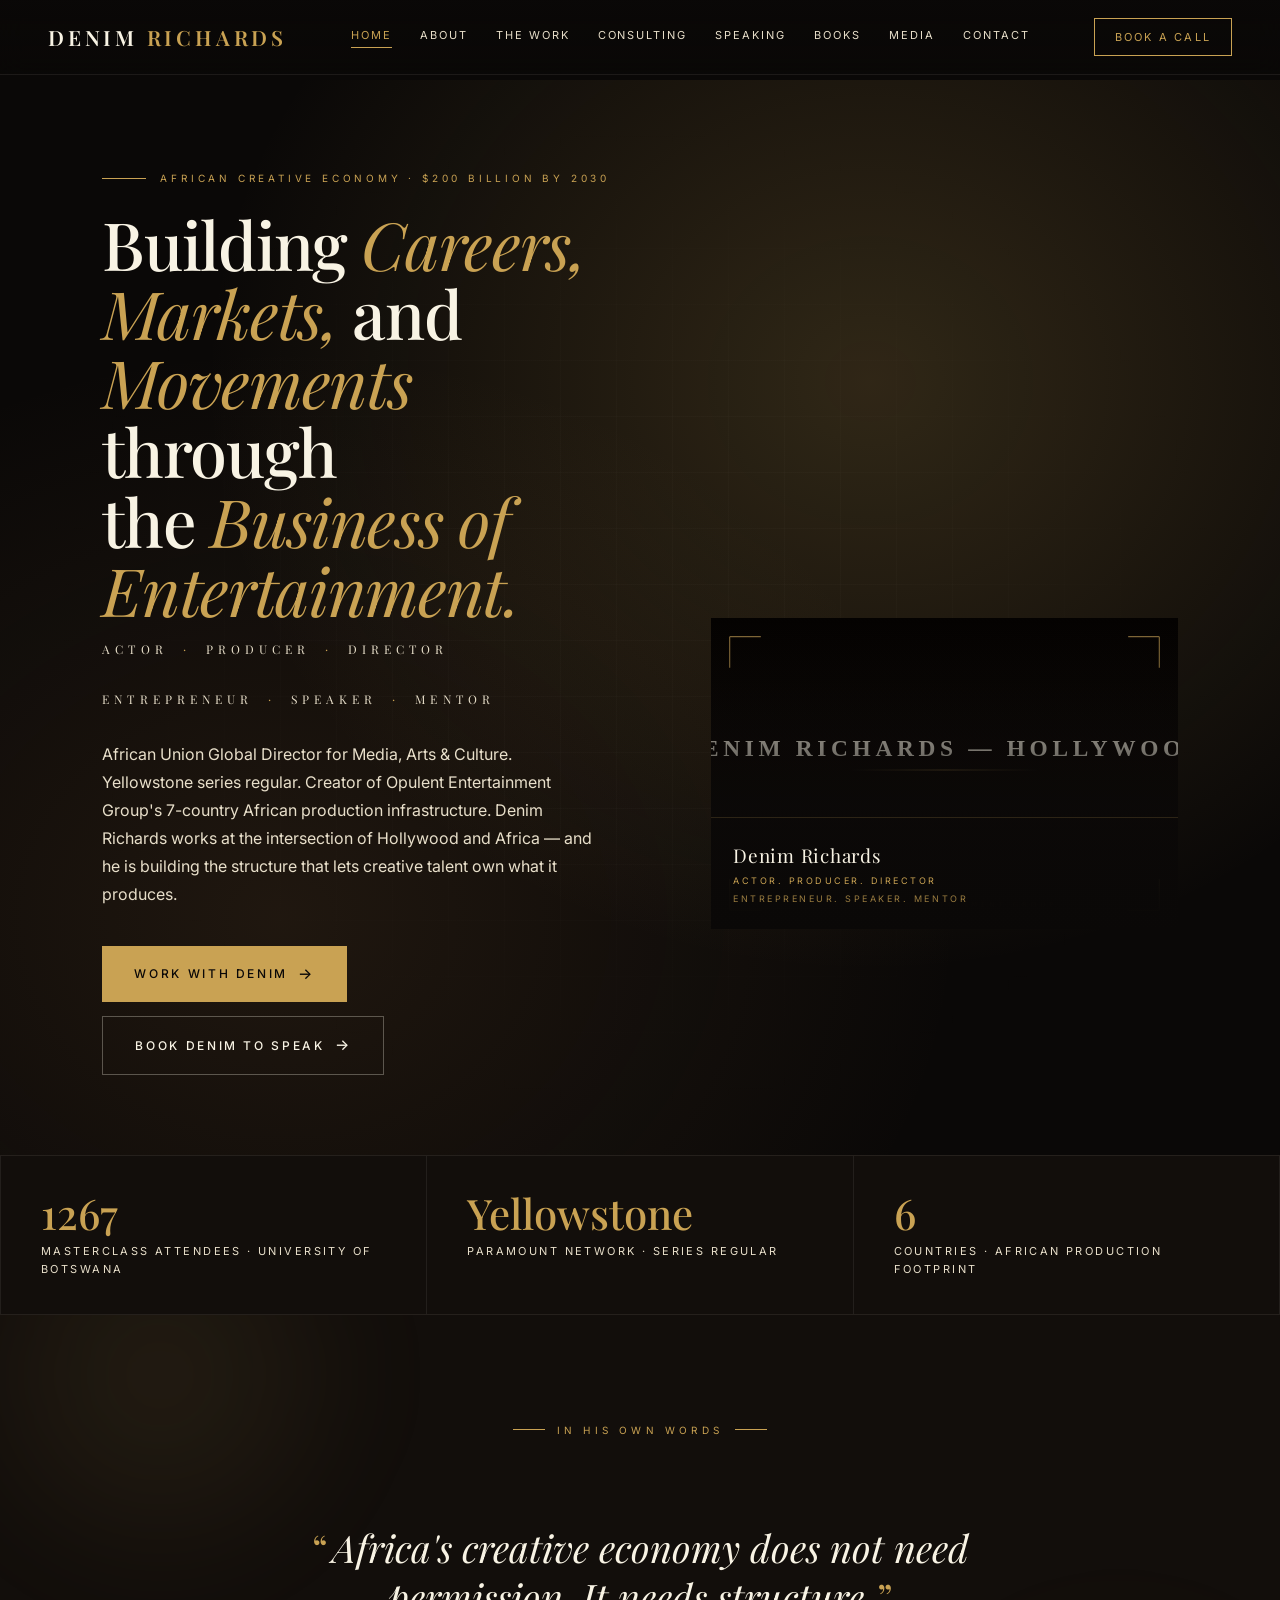
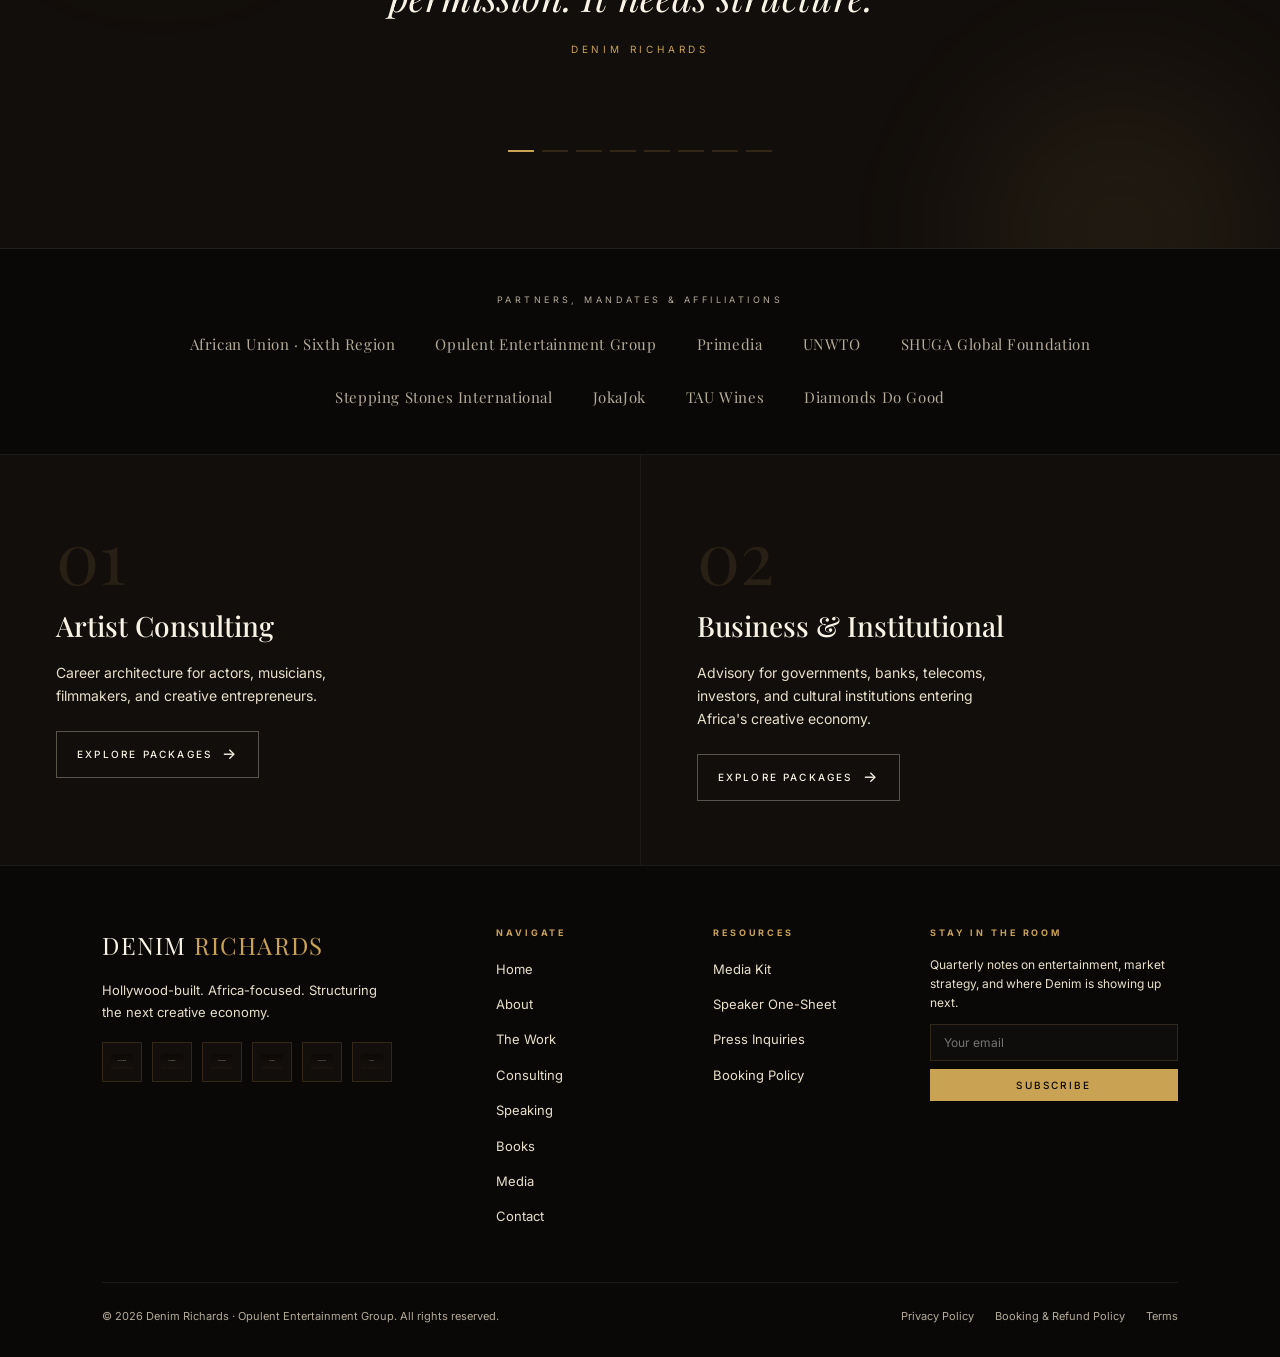
==== index.html @ 890755df "index.html" ====
<!DOCTYPE html>
<html lang="en">
<head>
<meta charset="UTF-8" />
<meta name="viewport" content="width=device-width, initial-scale=1.0" />
<title>Denim Richards — Actor · Producer · Director · Entrepreneurship</title>
<meta name="description" content="Hollywood-built. Africa-focused. Denim Richards is a Yellowstone actor, producer, and director helping artists, brands, and governments build entertainment infrastructure across Africa." />
<meta property="og:title" content="Denim Richards — Building Africa's Next Entertainment Economy" />
<meta property="og:description" content="Hollywood-built. Africa-focused. Structuring the next creative economy." />
<meta property="og:image" content="./assets/images/denim-hero.jpg" />
<meta property="og:type" content="website" />
<meta name="twitter:card" content="summary_large_image" />
<link rel="preconnect" href="https://fonts.googleapis.com">
<link rel="preconnect" href="https://fonts.gstatic.com" crossorigin>
<link href="https://fonts.googleapis.com/css2?family=Cormorant+Garamond:ital,wght@1,400;1,500&family=Inter:wght@300;400;500;600&family=Playfair+Display:ital,wght@0,400;0,500;0,600;0,700;1,400;1,500&display=swap" rel="stylesheet">
<link href="https://assets.calendly.com/assets/external/widget.css" rel="stylesheet">
<style>
:root{
  --bg:#0a0807;--bg-2:#120e0b;--bg-3:#1a1410;--bg-4:#211810;
  --ink:#f8f3e4;--ink-soft:#e8dfca;--ink-mute:#b4ab98;
  --gold:#c9a253;--gold-2:#e2c47a;--gold-deep:#8a6d35;--bronze:#a07242;
  --line:rgba(201,162,83,0.18);--line-2:rgba(245,240,225,0.08);
  --serif:'Playfair Display','Cormorant Garamond',Georgia,serif;
  --sans:'Inter',system-ui,-apple-system,sans-serif;
}
*{box-sizing:border-box;margin:0;padding:0}
html{scroll-behavior:smooth}
body{background:var(--bg);color:var(--ink);font-family:var(--sans);font-weight:400;line-height:1.65;-webkit-font-smoothing:antialiased;overflow-x:hidden}
a{color:inherit;text-decoration:none;cursor:pointer}
img{max-width:100%;display:block}
video{max-width:100%;display:block}
::selection{background:var(--gold);color:var(--bg)}

/* ── NAV ── */
.nav{position:fixed;top:0;left:0;right:0;z-index:100;padding:18px 48px;display:flex;justify-content:space-between;align-items:center;background:linear-gradient(180deg,rgba(10,8,7,.97) 0%,rgba(10,8,7,.7) 100%);backdrop-filter:blur(14px);border-bottom:1px solid var(--line-2);transition:padding .3s}
.nav.scrolled{padding:12px 48px;background:rgba(10,8,7,.99)}
.logo{font-family:var(--serif);font-size:21px;font-weight:600;letter-spacing:.18em;color:var(--ink);cursor:pointer}
.logo span{color:var(--gold)}
.nav-links{display:flex;gap:28px;align-items:center}
.nav-links a{font-size:11px;letter-spacing:.18em;text-transform:uppercase;color:var(--ink-soft);transition:color .25s;position:relative;padding-bottom:4px;cursor:pointer}
.nav-links a:hover,.nav-links a.active{color:var(--gold)}
.nav-links a.active::after{content:'';position:absolute;left:0;bottom:0;height:1px;width:100%;background:var(--gold)}
.nav-cta{padding:9px 20px;border:1px solid var(--gold);color:var(--gold);font-size:11px;letter-spacing:.2em;text-transform:uppercase;transition:all .25s;cursor:pointer;background:transparent;font-family:inherit}
.nav-cta:hover{background:var(--gold);color:var(--bg)}
.mobile-toggle{display:none;background:none;border:none;color:var(--ink);font-size:24px;cursor:pointer}

/* ── BUTTONS ── */
.btn{padding:16px 32px;font-size:12px;letter-spacing:.22em;text-transform:uppercase;cursor:pointer;transition:all .3s;font-family:inherit;font-weight:500;border:none;display:inline-flex;align-items:center;gap:10px}
.btn-primary{background:var(--gold);color:var(--bg)}
.btn-primary:hover{background:var(--gold-2);transform:translateY(-2px);box-shadow:0 10px 28px rgba(201,162,83,.3)}
.btn-ghost{background:transparent;border:1px solid rgba(248,243,228,.3);color:var(--ink)}
.btn-ghost:hover{border-color:var(--gold);color:var(--gold)}
.btn-sm{padding:10px 20px;font-size:10px}
.btn-arrow::after{content:'→';font-size:15px;transition:transform .3s}
.btn-arrow:hover::after{transform:translateX(5px)}

/* ── PAGE SYSTEM ── */
.site-main{padding-top:80px}
.page{display:none}
.page.active{display:block;animation:pageIn .38s ease both}
@keyframes pageIn{from{opacity:0;transform:translateY(16px)}to{opacity:1;transform:translateY(0)}}

/* ── LAYOUT RHYTHM ── */
.sec{padding:96px 8%}
.sec-inner{max-width:1280px;margin:0 auto}
.sec-sm{padding:64px 8%}
.sec-head{margin-bottom:56px}
.eyebrow{font-size:10px;letter-spacing:.38em;text-transform:uppercase;color:var(--gold);display:flex;align-items:center;gap:14px;margin-bottom:18px}
.eyebrow::before{content:'';width:36px;height:1px;background:var(--gold)}
.eyebrow-c{justify-content:center}.eyebrow-c::before,.eyebrow-c::after{content:'';width:36px;height:1px;background:var(--gold)}
.eyebrow-c::before{order:-1}
.h-display{font-family:var(--serif);font-weight:500;font-size:clamp(36px,5.5vw,80px);line-height:1.03;letter-spacing:-.02em;color:var(--ink)}
.h-display em{font-style:italic;color:var(--gold);font-weight:400}
.h-section{font-family:var(--serif);font-weight:500;font-size:clamp(28px,3.8vw,54px);line-height:1.08;letter-spacing:-.015em}
.h-section em{font-style:italic;color:var(--gold);font-weight:400}
.lead{font-size:18px;color:var(--ink-soft);line-height:1.72;max-width:640px;margin-top:18px}
.reveal{opacity:0;transform:translateY(28px);transition:opacity .85s ease,transform .85s ease}
.reveal.in{opacity:1;transform:translateY(0)}

/* ── HERO (home) ── */
.hero{min-height:calc(100vh - 80px);position:relative;display:flex;align-items:center;padding:80px 8%;overflow:hidden}
.hero-bg{position:absolute;inset:0;z-index:0;background:radial-gradient(ellipse at 68% 28%,rgba(201,162,83,.2),transparent 54%),radial-gradient(ellipse at 22% 78%,rgba(160,114,66,.14),transparent 48%),#0a0807}
.hero-bg::after{content:'';position:absolute;inset:0;background-image:linear-gradient(rgba(245,240,225,.018) 1px,transparent 1px),linear-gradient(90deg,rgba(245,240,225,.018) 1px,transparent 1px);background-size:56px 56px;mask-image:radial-gradient(ellipse at center,black 25%,transparent 68%)}
.hero-content{position:relative;z-index:2;max-width:1280px;margin:0 auto;width:100%;display:grid;grid-template-columns:1.15fr 1fr;gap:72px;align-items:center}
.hero-eyebrow{display:inline-flex;align-items:center;gap:14px;font-size:10px;letter-spacing:.38em;text-transform:uppercase;color:var(--gold);margin-bottom:22px;animation:slideUp .8s ease both}
.hero-eyebrow::before{content:'';width:44px;height:1px;background:var(--gold)}
.hero-h1{font-family:var(--serif);font-weight:500;font-size:clamp(36px,5.2vw,76px);line-height:1.04;letter-spacing:-.02em;color:var(--ink);margin-bottom:16px;animation:slideUp 1s .15s ease both}
.hero-h1 em{font-style:italic;color:var(--gold);font-weight:400}
.hero-titles{font-family:var(--serif);font-size:12px;letter-spacing:.42em;color:var(--ink-soft);margin-bottom:30px;animation:slideUp 1s .28s ease both}
.hero-titles span{color:var(--gold);margin:0 7px}
.hero-sub{font-size:16px;line-height:1.75;color:var(--ink-soft);max-width:500px;margin-bottom:38px;animation:slideUp 1s .42s ease both}
.hero-ctas{display:flex;gap:14px;flex-wrap:wrap;animation:slideUp 1s .56s ease both}
@keyframes slideUp{from{opacity:0;transform:translateY(24px)}to{opacity:1;transform:translateY(0)}}

.portrait-card{position:relative;aspect-ratio:3/4;background:transparent;border:none;overflow:visible;animation:slideUp 1.1s .28s ease both;box-shadow:none}
.portrait-card::after{content:'';position:absolute;inset:0;background:linear-gradient(180deg,transparent 50%,rgba(10,8,7,.88) 100%);z-index:2;pointer-events:none}
.portrait-card img{position:absolute;inset:0;width:100%;height:100%;object-fit:cover;filter:contrast(1.05) saturate(.92)}
.pf1{position:absolute;top:16px;right:16px;width:52px;height:52px;border-top:1px solid var(--gold);border-right:1px solid var(--gold);z-index:3;opacity:.65}
.pf2{position:absolute;bottom:16px;left:16px;width:52px;height:52px;border-bottom:1px solid var(--gold);border-left:1px solid var(--gold);z-index:3;opacity:.65}
.portrait-info{position:absolute;bottom:0;left:0;right:0;padding:22px;z-index:3;border-top:1px solid var(--line)}
.portrait-info .p-name{font-family:var(--serif);font-size:19px;color:var(--ink);margin-bottom:3px}
.portrait-info .p-tag{font-size:9px;letter-spacing:.28em;text-transform:uppercase;color:var(--gold)}

/* ── CREDIBILITY STRIP ── */
.cred-strip{border-top:1px solid var(--line-2);border-bottom:1px solid var(--line-2);background:var(--bg-2)}
.cred-inner{max-width:1280px;margin:0 auto;display:grid;grid-template-columns:repeat(3,1fr);border-left:1px solid var(--line-2)}
.cred-cell{padding:36px 40px;border-right:1px solid var(--line-2)}
.cred-cell .num{font-family:var(--serif);font-size:42px;color:var(--gold);line-height:1;margin-bottom:8px;font-weight:500}
.cred-cell .lbl{font-size:11px;letter-spacing:.22em;text-transform:uppercase;color:var(--ink-soft)}

/* ── QUOTE SLIDER ── */
.quote-section{background:var(--bg-2);padding:96px 8%;position:relative;overflow:hidden;border-bottom:1px solid var(--line-2)}
.qblob{position:absolute;width:480px;height:480px;border-radius:50%;background:radial-gradient(circle,rgba(201,162,83,.1),transparent 68%);filter:blur(40px);animation:qfloat 9s ease-in-out infinite}
.qblob.b1{top:-180px;left:-80px}.qblob.b2{bottom:-220px;right:-80px;animation-delay:-4s}
@keyframes qfloat{0%,100%{transform:translateY(0)}50%{transform:translateY(-14px)}}
.quote-wrap{position:relative;z-index:2;max-width:960px;margin:0 auto;text-align:center}
.q-eyebrow{font-size:10px;letter-spacing:.42em;text-transform:uppercase;color:var(--gold);margin-bottom:32px;display:inline-flex;align-items:center;gap:12px}
.q-eyebrow::before,.q-eyebrow::after{content:'';width:32px;height:1px;background:var(--gold)}
.quote-track{position:relative;min-height:240px}
.quote-slide{position:absolute;inset:0;display:flex;flex-direction:column;justify-content:center;align-items:center;opacity:0;transition:opacity 1s ease,transform 1s ease;transform:translateY(18px)}
.quote-slide.active{opacity:1;transform:translateY(0)}
.quote-text{font-family:var(--serif);font-style:italic;font-size:clamp(20px,3vw,38px);line-height:1.3;color:var(--ink);max-width:820px;margin-bottom:20px}
.quote-text::before{content:'\201C';color:var(--gold);font-style:normal;margin-right:4px}
.quote-text::after{content:'\201D';color:var(--gold);font-style:normal;margin-left:4px}
.quote-attr{font-size:10px;letter-spacing:.38em;text-transform:uppercase;color:var(--gold)}
.quote-dots{display:flex;justify-content:center;gap:8px;margin-top:40px}
.quote-dot{width:26px;height:2px;background:var(--line);cursor:pointer;transition:background .3s;border:none;padding:0}
.quote-dot.active{background:var(--gold)}

/* ── PARTNERS STRIP ── */
.partners-strip{padding:44px 8%;border-bottom:1px solid var(--line-2);background:var(--bg)}
.partners-strip .sec-inner{display:flex;flex-direction:column;gap:24px}
.p-label{font-size:9px;letter-spacing:.38em;text-transform:uppercase;color:var(--ink-mute);text-align:center}
.p-row{display:flex;flex-wrap:wrap;gap:28px 40px;justify-content:center;align-items:center}
.p-name{font-family:var(--serif);font-size:15px;letter-spacing:.04em;color:var(--ink-mute);transition:color .25s}
.p-name:hover{color:var(--gold)}

/* ── HOME ENTRY TILES ── */
.home-doors{display:grid;grid-template-columns:1fr 1fr;gap:1px;background:var(--line-2)}
.home-door{padding:64px 56px;background:var(--bg-2);cursor:pointer;transition:background .3s,box-shadow .3s;position:relative;overflow:hidden}
.home-door::before{content:'';position:absolute;top:0;left:0;right:0;height:2px;background:linear-gradient(90deg,transparent,var(--gold),transparent);opacity:0;transition:opacity .3s}
.home-door:hover{background:var(--bg-3)}
.home-door:hover::before{opacity:1}
.door-num{font-family:var(--serif);font-size:72px;color:var(--gold);opacity:.12;line-height:1;margin-bottom:12px}
.door-title{font-family:var(--serif);font-size:28px;font-weight:500;color:var(--ink);margin-bottom:12px}
.door-sub{font-size:14px;color:var(--ink-soft);line-height:1.65;max-width:320px;margin-bottom:24px}

/* ── ABOUT PAGE ── */
.about-layout{display:grid;grid-template-columns:1fr 1.25fr;gap:80px;align-items:start}
.about-img-wrap{position:sticky;top:108px}
.about-img-decor{position:absolute;top:-16px;left:-16px;width:88px;height:88px;border:1px solid var(--gold);z-index:1;opacity:.55}
.about-img-decor2{position:absolute;bottom:-16px;right:-16px;width:88px;height:88px;border:1px solid var(--bronze);z-index:1;opacity:.55}
.about-img{aspect-ratio:3/4;position:relative;overflow:visible;border:none;background:transparent}
.about-img img{width:100%;height:100%;object-fit:cover;filter:contrast(1.05) saturate(.9)}
.about-copy p{font-size:16px;line-height:1.85;color:var(--ink-soft);margin-bottom:22px}
.about-copy p strong{color:var(--ink);font-weight:500}
.pullquote{font-family:var(--serif);font-style:italic;color:var(--gold);font-size:21px;line-height:1.4;margin:32px 0;padding-left:20px;border-left:2px solid var(--gold)}
.milestones{margin-top:36px;display:grid;grid-template-columns:1fr 1fr;gap:0;border-top:1px solid var(--line-2);border-left:1px solid var(--line-2)}
.ms-item{padding:18px 20px;border-right:1px solid var(--line-2);border-bottom:1px solid var(--line-2)}
.ms-year{font-family:var(--serif);font-size:11px;color:var(--gold);letter-spacing:.22em;margin-bottom:5px}
.ms-text{font-size:13px;color:var(--ink-soft);line-height:1.5}
.net-grid{display:grid;grid-template-columns:repeat(3,1fr);gap:20px;margin-top:40px}
.net-card{padding:28px 24px;border:1px solid var(--line);background:linear-gradient(180deg,var(--bg-3),var(--bg-2));display:flex;flex-direction:column;gap:8px;position:relative;overflow:hidden;transition:all .3s}
.net-card:hover{border-color:var(--gold);transform:translateY(-4px)}
.net-card::before{content:'';position:absolute;top:0;left:0;right:0;height:2px;background:linear-gradient(90deg,transparent,var(--gold),transparent);opacity:.5}
.net-avatar{width:52px;height:52px;border-radius:50%;background:linear-gradient(135deg,var(--bronze),var(--gold));display:flex;align-items:center;justify-content:center;font-family:var(--serif);color:var(--bg);font-size:17px;font-weight:700}
.net-name{font-family:var(--serif);font-size:20px;color:var(--ink);font-weight:500}
.net-role{font-size:11px;color:var(--gold);font-style:italic}
.net-bio{font-size:13px;color:var(--ink-soft);line-height:1.6;flex:1}
.net-tag{font-size:9px;letter-spacing:.3em;text-transform:uppercase;color:var(--gold);padding-top:10px;border-top:1px solid var(--line-2)}

/* ── WORK / CREATIVE ECONOMY ── */
.thesis-grid{display:grid;grid-template-columns:repeat(4,1fr);gap:20px;margin-top:40px}
.thesis-card{padding:28px 24px;background:var(--bg-3);border:1px solid var(--line);transition:all .35s;position:relative;overflow:hidden}
.thesis-card:hover{border-color:var(--gold);transform:translateY(-4px);box-shadow:0 14px 32px rgba(0,0,0,.4)}
.thesis-card::before{content:'';position:absolute;top:0;left:0;width:3px;height:0;background:var(--gold);transition:height .4s}
.thesis-card:hover::before{height:100%}
.thesis-num{font-family:var(--serif);font-size:12px;color:var(--gold);letter-spacing:.2em;margin-bottom:18px}
.thesis-card h3{font-family:var(--serif);font-size:19px;font-weight:500;line-height:1.25;margin-bottom:10px;color:var(--ink)}
.thesis-card p{font-size:13px;color:var(--ink-soft);line-height:1.65}
.audience-box{margin-top:48px;padding:40px;border:1px solid var(--gold);background:rgba(201,162,83,.04)}
.audience-box h3{font-family:var(--serif);font-style:italic;font-size:23px;color:var(--ink);margin-bottom:20px}
.audience-list{display:grid;grid-template-columns:repeat(auto-fit,minmax(200px,1fr));gap:12px;list-style:none}
.audience-list li{font-size:14px;color:var(--ink-soft);padding-left:20px;position:relative}
.audience-list li::before{content:'✦';position:absolute;left:0;color:var(--gold);font-size:9px;top:3px}

/* ── RICHARDS METHOD FRAMEWORK ── */
.method-phases{display:grid;grid-template-columns:1fr auto 1fr auto 1fr;gap:0;align-items:start;margin-top:40px}
.method-phase{padding:36px 32px;background:var(--bg-3);border:1px solid var(--line);position:relative}
.method-phase::before{content:'';position:absolute;top:0;left:0;right:0;height:2px;background:linear-gradient(90deg,transparent,var(--gold),transparent);opacity:.5}
.method-num{font-size:10px;letter-spacing:.38em;color:var(--gold);margin-bottom:16px;font-family:var(--serif)}
.method-label{font-family:var(--serif);font-size:26px;font-weight:500;color:var(--ink);margin-bottom:8px}
.method-sub{font-size:10px;color:var(--gold);letter-spacing:.22em;text-transform:uppercase;margin-bottom:14px}
.method-desc{font-size:13px;color:var(--ink-soft);line-height:1.65}
.method-arrow{font-size:24px;color:var(--gold);opacity:.45;padding:0 16px;align-self:center;text-align:center}

/* ── CASE STUDIES ── */
.case-grid{display:grid;grid-template-columns:1fr 1fr;gap:20px;margin-top:40px}
.case-card{padding:36px 32px;background:var(--bg-3);border:1px solid var(--line);position:relative;overflow:hidden;transition:all .35s}
.case-card:hover{border-color:var(--gold);transform:translateY(-4px);box-shadow:0 14px 32px rgba(0,0,0,.4)}
.case-card::before{content:'';position:absolute;top:0;left:0;width:3px;height:0;background:var(--gold);transition:height .4s}
.case-card:hover::before{height:100%}
.case-tag{font-size:9px;letter-spacing:.3em;text-transform:uppercase;color:var(--gold);margin-bottom:16px;padding-bottom:12px;border-bottom:1px solid var(--line-2);display:block}
.case-card h3{font-family:var(--serif);font-size:22px;font-weight:500;color:var(--ink);margin-bottom:10px;line-height:1.25}
.case-card p{font-size:13px;color:var(--ink-soft);line-height:1.65;margin-bottom:16px}
.case-result{font-size:11px;color:var(--gold);font-weight:500;letter-spacing:.05em;line-height:1.5}

/* ── WHY NOW ── */
.why-now{margin-top:48px;padding:48px 40px;background:linear-gradient(135deg,rgba(201,162,83,.06),rgba(160,114,66,.04));border:1px solid rgba(201,162,83,.3);position:relative;overflow:hidden}
.why-now-eyebrow{font-size:9px;letter-spacing:.4em;text-transform:uppercase;color:var(--gold);margin-bottom:20px}
.why-now h3{font-family:var(--serif);font-size:28px;font-weight:500;color:var(--ink);margin-bottom:16px}
.why-now p{font-size:15px;color:var(--ink-soft);line-height:1.75;max-width:780px;margin-bottom:12px}
.why-now p:last-child{margin-bottom:0}

/* ── CONSULTING ── */
.consult-toggle{display:flex;border:1px solid var(--line);background:var(--bg-3);max-width:560px;margin:0 auto 48px}
.consult-toggle button{flex:1;padding:16px 20px;background:transparent;color:var(--ink-soft);border:none;font-family:inherit;font-size:11px;letter-spacing:.22em;text-transform:uppercase;cursor:pointer;transition:all .3s;font-weight:500;display:flex;align-items:center;justify-content:center;gap:7px}
.consult-toggle button.active{background:var(--gold);color:var(--bg)}
.consult-content{display:none}
.consult-content.active{display:block;animation:fadeIn .4s ease}
@keyframes fadeIn{from{opacity:0;transform:translateY(10px)}to{opacity:1;transform:translateY(0)}}
.entry-panels{display:grid;grid-template-columns:1fr 1fr;gap:1px;background:var(--line-2);margin-bottom:0}
.entry-panel{padding:56px 48px;background:var(--bg-2);cursor:pointer;transition:background .3s;position:relative;overflow:hidden}
.entry-panel::before{content:'';position:absolute;top:0;left:0;right:0;height:2px;background:linear-gradient(90deg,transparent,var(--gold),transparent);opacity:0;transition:opacity .3s}
.entry-panel:hover,.entry-panel.ep-active{background:rgba(201,162,83,.06)}
.entry-panel:hover::before,.entry-panel.ep-active::before{opacity:1}
.ep-num{font-family:var(--serif);font-size:60px;color:var(--gold);opacity:.12;line-height:1;margin-bottom:10px}
.ep-title{font-family:var(--serif);font-size:26px;font-weight:500;color:var(--ink);margin-bottom:10px}
.ep-sub{font-size:14px;color:var(--ink-soft);line-height:1.65;max-width:300px;margin-bottom:22px}
.consult-panels-wrap{border-bottom:1px solid var(--line-2)}
.consult-packages{padding:64px 0 0}
.pkg-grid{display:grid;grid-template-columns:repeat(auto-fit,minmax(280px,1fr));gap:20px}
.pkg{background:linear-gradient(180deg,var(--bg-3),var(--bg-2));border:1px solid var(--line);padding:28px 24px;position:relative;transition:all .3s;display:flex;flex-direction:column}
.pkg:hover{border-color:var(--gold);transform:translateY(-4px);box-shadow:0 14px 36px rgba(0,0,0,.38)}
.pkg.featured{border-color:var(--gold);background:linear-gradient(180deg,rgba(201,162,83,.08),var(--bg-2))}
.pkg.featured::before{content:'MOST POPULAR';position:absolute;top:-9px;left:50%;transform:translateX(-50%);background:var(--gold);color:var(--bg);padding:3px 14px;font-size:8px;letter-spacing:.25em;font-weight:700}
.pkg.ultimate{box-shadow:0 0 0 1px var(--gold),0 20px 52px rgba(201,162,83,.15)}
.pkg.ultimate::after{content:'ULTIMATE';position:absolute;top:-9px;left:50%;transform:translateX(-50%);background:linear-gradient(90deg,var(--gold),var(--gold-2));color:var(--bg);padding:3px 18px;font-size:8px;letter-spacing:.28em;font-weight:700}
.pkg-tier{font-size:8px;letter-spacing:.32em;text-transform:uppercase;color:var(--gold);margin-bottom:10px}
.pkg-name{font-family:var(--serif);font-size:21px;font-weight:500;line-height:1.2;margin-bottom:10px;color:var(--ink)}
.pkg-body{font-size:13.5px;color:var(--ink-soft);line-height:1.62;margin-bottom:18px;flex:1}
.pkg-price{font-family:var(--serif);font-size:26px;color:var(--gold-2);line-height:1.1;margin-bottom:3px}
.pkg-price small{font-size:11px;color:var(--ink-mute);font-family:var(--sans);font-style:italic}
.pkg-note{font-size:9px;color:var(--gold);letter-spacing:.15em;text-transform:uppercase;margin-bottom:18px}
.pkg .btn{width:100%;justify-content:center;margin-top:auto}

/* ── SPEAKING ── */
.stage-grid{display:grid;grid-template-columns:repeat(3,1fr);gap:20px;margin-top:44px}
.stage-card{position:relative;aspect-ratio:4/3;overflow:hidden;border:1px solid var(--line);background:var(--bg-3)}
.stage-card img{position:absolute;inset:0;width:100%;height:100%;object-fit:cover;transition:transform .8s}
.stage-card:hover img{transform:scale(1.06)}
.stage-overlay{position:absolute;inset:0;background:linear-gradient(180deg,transparent 38%,rgba(10,8,7,.93) 100%);padding:22px;display:flex;flex-direction:column;justify-content:flex-end}
.stage-tag{font-size:9px;letter-spacing:.3em;text-transform:uppercase;color:var(--gold);margin-bottom:6px}
.stage-title{font-family:var(--serif);font-size:17px;font-weight:500;line-height:1.25;color:var(--ink);margin-bottom:4px}
.stage-meta{font-size:11px;color:var(--ink-soft)}
.topic-grid{display:grid;grid-template-columns:repeat(auto-fit,minmax(230px,1fr));gap:16px;margin-top:44px}
.topic-card{padding:24px 22px;background:var(--bg-3);border:1px solid var(--line);transition:all .3s;cursor:pointer}
.topic-card:hover{border-color:var(--gold);transform:translateY(-3px)}
.topic-num{font-family:var(--serif);font-size:10px;color:var(--gold);letter-spacing:.3em;margin-bottom:12px}
.topic-card h4{font-family:var(--serif);font-size:16px;font-weight:500;line-height:1.3;color:var(--ink);margin-bottom:8px}
.topic-audience{font-size:11px;color:var(--ink-soft);font-style:italic;line-height:1.5}

/* ── BOOKS ── */
.book-grid{display:grid;grid-template-columns:repeat(4,1fr);gap:32px;margin-top:56px}
.book-card{display:flex;flex-direction:column}
.book-cover{aspect-ratio:3/4;overflow:hidden;border:1px solid var(--line);background:var(--bg-3);position:relative;margin-bottom:18px;transition:transform .35s,box-shadow .35s}
.book-card:hover .book-cover{transform:translateY(-8px);box-shadow:0 22px 52px rgba(0,0,0,.62)}
.book-cover img{width:100%;height:100%;object-fit:cover}
.book-type{font-size:9px;letter-spacing:.32em;text-transform:uppercase;color:var(--gold);margin-bottom:7px}
.book-title{font-family:var(--serif);font-size:16px;font-weight:500;line-height:1.35;color:var(--ink);margin-bottom:7px}
.book-tag{font-size:13px;color:var(--ink-soft);font-style:italic;line-height:1.5;margin-bottom:16px;flex:1}

/* ── MEDIA ── */
.yt-grid{display:grid;grid-template-columns:repeat(3,1fr);gap:18px;margin-top:44px}
.yt-card{display:flex;flex-direction:column;background:var(--bg-3);border:1px solid var(--line);overflow:hidden;transition:transform .35s,border-color .35s;cursor:pointer;text-decoration:none;color:inherit}
.yt-card:hover{transform:translateY(-5px);border-color:var(--gold);box-shadow:0 14px 36px rgba(0,0,0,.38)}
.yt-thumb{position:relative;aspect-ratio:16/9;overflow:hidden;background:#000}
.yt-thumb img{width:100%;height:100%;object-fit:cover;transition:transform .6s,filter .35s;filter:brightness(.82)}
.yt-card:hover .yt-thumb img{transform:scale(1.06);filter:brightness(1)}
.yt-play{position:absolute;inset:0;display:flex;align-items:center;justify-content:center;z-index:3;color:var(--bg);font-size:15px;font-weight:700}
.yt-play::before{content:'';position:absolute;width:48px;height:48px;border-radius:50%;background:rgba(201,162,83,.9);transition:transform .3s;z-index:-1}
.yt-card:hover .yt-play::before{transform:scale(1.12);background:var(--gold)}
.yt-meta{padding:16px 18px}
.yt-tag{font-size:9px;letter-spacing:.3em;text-transform:uppercase;color:var(--gold);margin-bottom:7px}
.yt-title{font-family:var(--serif);font-size:15px;font-weight:500;line-height:1.3;color:var(--ink)}
.gallery-grid{display:grid;grid-template-columns:repeat(4,1fr);gap:10px;margin-top:44px}
.gallery-tile{aspect-ratio:1;overflow:hidden;border:1px solid var(--line-2);position:relative;background:var(--bg-3)}
.gallery-tile img{width:100%;height:100%;object-fit:cover;transition:transform .6s}
.gallery-tile:hover img{transform:scale(1.07)}
.gallery-tile.tall{grid-row:span 2}
.video-block{position:relative;max-width:900px;margin:0 auto;border:1px solid var(--line);overflow:hidden;background:#000;aspect-ratio:16/9}
.video-block video{width:100%;height:100%;object-fit:cover}

/* ── CONTACT ── */
.contact-grid{display:grid;grid-template-columns:1fr 1fr;gap:52px;margin-top:44px}
.contact-info{display:flex;flex-direction:column;gap:12px}
.contact-row{display:flex;align-items:flex-start;gap:14px;padding:16px;border:1px solid var(--line);background:var(--bg-3);transition:all .3s}
.contact-row:hover{border-color:var(--gold);background:rgba(201,162,83,.04)}
.contact-icon{width:44px;height:44px;border:1px solid var(--gold);display:flex;align-items:center;justify-content:center;color:var(--gold);font-size:14px;flex-shrink:0;font-family:var(--serif);overflow:hidden;background:var(--bg-2)}.contact-icon img{width:24px;height:24px;object-fit:contain}
.contact-label{font-size:9px;letter-spacing:.3em;text-transform:uppercase;color:var(--gold);margin-bottom:3px}
.contact-val{font-size:13px;color:var(--ink);word-break:break-word}
.contact-val a:hover{color:var(--gold)}
.form-wrap{background:var(--bg-3);border:1px solid var(--line);padding:32px}
.form-grid{display:grid;grid-template-columns:1fr 1fr;gap:16px}
.form-grid .full{grid-column:1/-1}
.field{display:flex;flex-direction:column;gap:6px}
.field label{font-size:9px;letter-spacing:.22em;text-transform:uppercase;color:var(--ink-mute)}
.field input,.field select,.field textarea{background:var(--bg-2);border:1px solid var(--line);padding:11px 13px;color:var(--ink);font-family:inherit;font-size:13px;transition:border-color .25s}.field select option{background:var(--bg-2);color:var(--ink)}.field select optgroup{background:var(--bg-3);color:var(--gold);font-weight:600;font-style:normal}
.field input:focus,.field select,.field textarea:focus{outline:none;border-color:var(--gold)}
.field select{appearance:none;-webkit-appearance:none;background-image:url("data:image/svg+xml;utf8,<svg xmlns='http://www.w3.org/2000/svg' width='10' height='6'><path d='M0 0l5 6 5-6z' fill='%23c9a253'/></svg>");background-repeat:no-repeat;background-position:right 12px center}
.field textarea{min-height:100px;resize:vertical;font-family:inherit}

/* ── PAGE HERO (first section on each page) ── */
.page-hero{background:var(--bg-2);border-bottom:1px solid var(--line-2)}

/* ── SEC-ALT (alternating background sections) ── */
.sec-alt{background:var(--bg-2);border-top:1px solid var(--line-2);border-bottom:1px solid var(--line-2)}
.sec-alt-top{border-bottom:none}

/* ── SEC INTRO (centered sub-heading paragraph) ── */
.sec-intro{font-size:15px;color:var(--ink-soft);line-height:1.7;max-width:560px;margin:14px auto 0;text-align:center}

/* ── PACKAGE CARD REFINEMENTS ── */
.pkg-body{display:none} /* replaced by pkg-desc + pkg-includes */
.pkg-desc{font-size:13px;color:var(--ink-soft);line-height:1.65;margin-bottom:0}
.pkg-includes{list-style:none;flex:1;margin:16px 0 20px;border-top:1px solid var(--line-2)}
.pkg-includes li{font-size:12px;color:var(--ink-soft);line-height:1.5;padding:7px 0 7px 18px;position:relative;border-bottom:1px solid var(--line-2)}
.pkg-includes li::before{content:'–';position:absolute;left:0;color:var(--gold);font-weight:500}
.pkg.featured .pkg-includes,.pkg.featured .pkg-includes li{border-color:rgba(201,162,83,.2)}
.pkg.ultimate .pkg-tier,.pkg.ultimate .pkg-name,.pkg.ultimate .pkg-price,.pkg.ultimate .pkg-note{color:var(--gold-2)}
.pkg.ultimate .pkg-includes,.pkg.ultimate .pkg-includes li{border-color:rgba(226,196,122,.18)}
.pkg.ultimate .pkg-includes li::before{color:var(--gold-2)}

/* ── CTA STRIP ── */
.cta-strip{background:linear-gradient(135deg,var(--bg-3) 0%,var(--bg-4) 100%);border-top:1px solid var(--line);text-align:center;padding:88px 8%;position:relative;overflow:hidden}
.cta-strip::before{content:'';position:absolute;inset:0;background:radial-gradient(ellipse at center,rgba(201,162,83,.16),transparent 68%)}
.cta-inner{position:relative;z-index:2;max-width:700px;margin:0 auto}
.cta-inner h2{font-family:var(--serif);font-size:clamp(26px,4vw,48px);font-weight:500;line-height:1.12;margin-bottom:18px}
.cta-inner h2 em{font-style:italic;color:var(--gold)}
.cta-inner p{font-size:15px;color:var(--ink-soft);margin-bottom:30px;line-height:1.65}

/* ── FOOTER ── */
footer{background:var(--bg);border-top:1px solid var(--line-2);padding:60px 8% 32px}
.foot-grid{max-width:1280px;margin:0 auto;display:grid;grid-template-columns:2fr 1fr 1fr 1.4fr;gap:40px;margin-bottom:44px}
.foot-brand{font-family:var(--serif);font-size:24px;margin-bottom:14px;letter-spacing:.05em}
.foot-brand span{color:var(--gold)}
.foot-tag{font-size:13px;color:var(--ink-soft);line-height:1.7;max-width:280px;margin-bottom:18px}
.socials{display:flex;gap:10px;flex-wrap:wrap;align-items:center}
.social-link{width:40px;height:40px;border:1px solid var(--line);display:flex;align-items:center;justify-content:center;transition:all .25s;overflow:hidden;background:var(--bg-2)}
.social-link:hover{border-color:var(--gold);background:rgba(201,162,83,.08)}
.social-link img{width:22px;height:22px;object-fit:contain;opacity:.7;transition:opacity .25s}
.social-link:hover img{opacity:1}
.social-link-li{font-size:14px;font-weight:700;color:var(--ink-soft);font-family:var(--sans);transition:color .25s;line-height:1}
.social-link:hover .social-link-li{color:var(--gold)}
.foot-col h5{font-size:9px;letter-spacing:.32em;text-transform:uppercase;color:var(--gold);margin-bottom:14px}
.foot-col ul{list-style:none}
.foot-col li{margin-bottom:9px}
.foot-col a{font-size:13px;color:var(--ink-soft);transition:color .25s;cursor:pointer}
.foot-col a:hover{color:var(--gold)}
.foot-newsletter p{font-size:12px;color:var(--ink-soft);margin-bottom:12px;line-height:1.6}
.foot-newsletter input{background:rgba(255,255,255,.02);border:1px solid var(--line);padding:10px 13px;color:var(--ink);width:100%;margin-bottom:8px;font-family:inherit;font-size:12px}
.foot-newsletter button{width:100%;padding:10px;background:var(--gold);color:var(--bg);border:none;font-size:10px;letter-spacing:.22em;text-transform:uppercase;cursor:pointer;transition:background .25s;font-family:inherit;font-weight:500}
.foot-newsletter button:hover{background:var(--gold-2)}
.foot-base{max-width:1280px;margin:0 auto;padding-top:24px;border-top:1px solid var(--line-2);display:flex;justify-content:space-between;align-items:center;font-size:11px;color:var(--ink-mute);flex-wrap:wrap;gap:10px}
.foot-base a{margin-left:18px;cursor:pointer}
.foot-base a:hover{color:var(--gold)}

/* ── MODAL ── */
.modal{position:fixed;inset:0;z-index:200;display:none;align-items:center;justify-content:center;background:rgba(10,8,7,.92);backdrop-filter:blur(8px);padding:24px}
.modal.open{display:flex}
.modal-card{background:var(--bg-2);border:1px solid var(--gold);padding:44px;max-width:500px;width:100%;text-align:center;position:relative}
.modal-close{position:absolute;top:14px;right:18px;background:none;border:none;color:var(--ink);font-size:22px;cursor:pointer}
.modal-card .check{width:56px;height:56px;border-radius:50%;border:2px solid var(--gold);display:flex;align-items:center;justify-content:center;margin:0 auto 18px;font-size:24px;color:var(--gold)}
.modal-card h3{font-family:var(--serif);font-size:24px;margin-bottom:10px;font-weight:500}
.modal-card p{font-size:14px;color:var(--ink-soft);line-height:1.65;margin-bottom:20px;text-align:left}

/* ── SVG FALLBACK ── */
.svgfall{width:100%;height:100%;display:block;object-fit:cover}

/* ── BOOK BADGE ── */
.book-badge{display:inline-flex;align-items:center;gap:6px;font-size:9px;letter-spacing:.28em;text-transform:uppercase;padding:4px 10px;margin-bottom:12px;font-weight:500;border-radius:0}
.book-badge.paid{color:var(--gold);border:1px solid rgba(201,162,83,.35);background:rgba(201,162,83,.06)}
.book-badge.free{color:#5bb98a;border:1px solid rgba(91,185,138,.35);background:rgba(91,185,138,.06)}
.book-badge svg{flex-shrink:0}

/* ── PAYWALL MODAL ── */
.pw-price{font-family:var(--serif);font-size:44px;color:var(--gold);text-align:center;margin:10px 0 22px;line-height:1}
.pw-price small{font-size:13px;color:var(--ink-mute);font-family:var(--sans);display:block;margin-top:7px;font-style:italic;letter-spacing:.06em}
.pw-fine{font-size:11px;color:var(--ink-mute);text-align:center;margin-top:16px;line-height:1.7}
.pw-fine a{color:var(--gold)}
#modal-paywall .modal-card{max-width:440px}
#modal-paywall .field label{font-size:9px;letter-spacing:.22em;text-transform:uppercase;color:var(--ink-mute);margin-bottom:6px;display:block}
#modal-paywall .field input{background:rgba(255,255,255,.03);border:1px solid var(--line);padding:11px 13px;color:var(--ink);font-family:inherit;font-size:13px;width:100%;transition:border-color .25s}
#modal-paywall .field input:focus{outline:none;border-color:var(--gold)}

/* ── FLOATING BOOK CTA ── */
.float-cta{position:fixed;bottom:28px;right:24px;z-index:90;opacity:0;transform:translateY(14px);transition:opacity .38s,transform .38s;pointer-events:none}
.float-cta.shown{opacity:1;transform:translateY(0);pointer-events:auto}
.float-btn{background:var(--gold);color:var(--bg);padding:14px 26px;font-size:10px;letter-spacing:.22em;text-transform:uppercase;cursor:pointer;border:none;font-family:inherit;font-weight:600;box-shadow:0 8px 28px rgba(201,162,83,.35);transition:all .3s;display:inline-flex;align-items:center;gap:10px;white-space:nowrap}
.float-btn:hover{background:var(--gold-2);transform:translateY(-3px);box-shadow:0 16px 40px rgba(201,162,83,.45)}
@media(max-width:560px){.float-btn{padding:11px 18px;font-size:9px;bottom:16px;right:12px}}

/* ── CONSULTING QUICK-BOOK BAR ── */
.quick-book-bar{display:flex;gap:12px;flex-wrap:wrap;justify-content:center;margin-bottom:56px}
.qb-btn{display:flex;align-items:center;gap:10px;padding:14px 22px;border:1px solid var(--line);background:var(--bg-3);cursor:pointer;transition:all .3s;font-family:inherit}
.qb-btn:hover{border-color:var(--gold);background:rgba(201,162,83,.06);transform:translateY(-2px)}
.qb-icon{width:36px;height:36px;border-radius:50%;border:1px solid var(--gold);display:flex;align-items:center;justify-content:center;font-size:14px;color:var(--gold);flex-shrink:0}
.qb-text small{display:block;font-size:9px;letter-spacing:.28em;text-transform:uppercase;color:var(--gold);margin-bottom:3px}
.qb-text span{font-family:var(--serif);font-size:14px;color:var(--ink);display:block}

/* ── CALENDLY EMBED ── */
.calendly-section{background:var(--bg-2);border-top:1px solid var(--line-2)}
.calendly-frame{border:none;min-width:320px;height:700px;width:100%;display:block}

/* ── REDUCED MOTION ── */
@media(prefers-reduced-motion:reduce){
  .qblob{animation:none}
  .page.active{animation:none}
  .portrait-card img,.about-img img,.stage-card img,.gallery-tile img{transition:none}
}

/* ── NEWSLETTER ── */
.newsletter-sec{padding:88px 8%;background:var(--bg-2);border-top:1px solid var(--line-2);border-bottom:1px solid var(--line-2)}
.newsletter-inner{max-width:640px;margin:0 auto;text-align:center}
.newsletter-inner .eyebrow{justify-content:center}
.newsletter-inner .eyebrow::before,.newsletter-inner .eyebrow::after{content:'';width:36px;height:1px;background:var(--gold)}
.newsletter-inner .eyebrow::before{order:-1}
.newsletter-tag{display:inline-flex;align-items:center;gap:8px;font-size:9px;letter-spacing:.3em;text-transform:uppercase;color:var(--gold);border:1px solid rgba(201,162,83,.35);padding:4px 12px;margin-bottom:20px}
.newsletter-title{font-family:var(--serif);font-size:clamp(28px,3.5vw,46px);font-weight:500;line-height:1.1;color:var(--ink);margin-bottom:14px}
.newsletter-title em{font-style:italic;color:var(--gold)}
.newsletter-sub{font-size:15px;color:var(--ink-soft);line-height:1.7;margin-bottom:12px}
.newsletter-bullets{list-style:none;margin:20px auto 32px;max-width:480px;text-align:left}
.newsletter-bullets li{font-size:13px;color:var(--ink-soft);padding:7px 0 7px 20px;position:relative;border-bottom:1px solid var(--line-2)}
.newsletter-bullets li::before{content:'–';position:absolute;left:0;color:var(--gold);font-weight:500}
.newsletter-bullets li:last-child{border-bottom:none}
.newsletter-form{display:flex;gap:0;max-width:480px;margin:0 auto}
.newsletter-form input[type=email]{flex:1;background:var(--bg-3);border:1px solid var(--line);border-right:none;color:var(--ink);font-family:inherit;font-size:14px;padding:14px 18px;outline:none;transition:border-color .25s}
.newsletter-form input[type=email]::placeholder{color:var(--ink-mute)}
.newsletter-form input[type=email]:focus{border-color:var(--gold)}
.newsletter-form button{padding:14px 24px;background:var(--gold);color:var(--bg);border:1px solid var(--gold);font-family:inherit;font-size:11px;letter-spacing:.2em;text-transform:uppercase;cursor:pointer;font-weight:500;transition:all .25s;white-space:nowrap}
.newsletter-form button:hover{background:var(--gold-2)}
.newsletter-note{font-size:11px;color:var(--ink-mute);margin-top:14px}
@media(max-width:560px){.newsletter-form{flex-direction:column}.newsletter-form input[type=email]{border-right:1px solid var(--line);border-bottom:none}.newsletter-form button{width:100%}}

/* ── CUSTOM CALENDAR ── */
.custom-cal{max-width:620px;margin:0 auto;background:var(--bg-3);border:1px solid var(--line)}
.cal-header{display:flex;align-items:center;justify-content:space-between;padding:22px 28px;border-bottom:1px solid var(--line-2)}
.cal-month-label{font-family:var(--serif);font-size:22px;color:var(--ink);font-weight:500;letter-spacing:-.01em}
.cal-nav{background:none;border:1px solid var(--line);color:var(--gold);font-size:22px;padding:6px 16px;cursor:pointer;transition:all .25s;line-height:1}
.cal-nav:hover{background:var(--gold);color:var(--bg);border-color:var(--gold)}
.cal-weekdays{display:grid;grid-template-columns:repeat(7,1fr);text-align:center;padding:10px 8px;border-bottom:1px solid var(--line-2)}
.cal-weekdays div{font-size:9px;letter-spacing:.22em;text-transform:uppercase;color:var(--ink-mute);padding:4px 0}
.cal-grid{display:grid;grid-template-columns:repeat(7,1fr);gap:2px;padding:10px 8px 16px}
.cal-day{aspect-ratio:1;display:flex;align-items:center;justify-content:center;font-size:13px;transition:all .2s;border-radius:0;position:relative}
.cal-day.available{color:var(--ink);cursor:pointer}
.cal-day.available:hover{background:rgba(201,162,83,.15);color:var(--gold)}
.cal-day.disabled{color:var(--line);cursor:default}
.cal-day.today{border:1px solid rgba(201,162,83,.5);color:var(--gold)}
.cal-day.selected{background:var(--gold);color:var(--bg);font-weight:600}
.cal-footer{padding:16px 28px;border-top:1px solid var(--line-2);display:flex;justify-content:space-between;align-items:center}
.cal-hint{font-size:11px;color:var(--ink-mute)}
.cal-cta{font-size:11px;letter-spacing:.2em;text-transform:uppercase;color:var(--gold);background:none;border:1px solid var(--gold);padding:10px 20px;cursor:pointer;transition:all .25s;font-family:inherit;font-weight:500}
.cal-cta:hover{background:var(--gold);color:var(--bg)}
.cal-cta:disabled{opacity:.4;cursor:default}

/* ── BOOKING LAYOUT ── */
.booking-layout{display:grid;grid-template-columns:1fr 1fr;gap:64px;align-items:start}
.booking-form-label{font-size:10px;letter-spacing:.32em;text-transform:uppercase;color:var(--gold);margin-bottom:24px;display:block}
.booking-direct-links{margin-top:24px;padding-top:20px;border-top:1px solid var(--line-2)}
.booking-direct-label{font-size:10px;letter-spacing:.25em;text-transform:uppercase;color:var(--ink-mute);margin-bottom:12px}
.booking-direct-row{display:flex;align-items:center;gap:10px;padding:10px 0;color:var(--ink-soft);font-size:13px;transition:color .25s;border-bottom:1px solid var(--line-2)}
.booking-direct-row:last-child{border-bottom:none}
.booking-direct-row:hover{color:var(--gold)}
.booking-direct-row img{width:20px;height:20px;object-fit:contain;opacity:.7}
@media(max-width:980px){.booking-layout{grid-template-columns:1fr;gap:40px}}

/* ── RECOMMENDATIONS SLIDER ── */
.rec-slider{position:relative;overflow:hidden;margin-top:40px}
.rec-track{display:flex;gap:20px;transition:transform .5s ease}
.rec-card{flex:0 0 calc(50% - 10px);width:calc(50% - 10px);background:var(--bg-3);border:1px solid var(--line);padding:36px 32px;position:relative;display:flex;flex-direction:column;box-sizing:border-box;overflow:hidden}
.rec-card::before{content:'';position:absolute;top:0;left:0;right:0;height:2px;background:linear-gradient(90deg,transparent,var(--gold),transparent);opacity:.5}
.rec-quote{font-family:var(--serif);font-style:italic;font-size:15px;line-height:1.72;color:var(--ink-soft);margin-bottom:24px;flex:1;min-height:0}
.rec-quote::before{content:'\201C';color:var(--gold);font-size:28px;font-style:normal;line-height:.5;display:block;margin-bottom:8px}
.rec-name{font-family:var(--serif);font-size:17px;font-weight:500;color:var(--ink);margin-bottom:4px}
.rec-role{font-size:10px;letter-spacing:.22em;text-transform:uppercase;color:var(--gold)}
.rec-avatar{width:44px;height:44px;border-radius:50%;background:linear-gradient(135deg,var(--bronze),var(--gold));display:flex;align-items:center;justify-content:center;font-family:var(--serif);color:var(--bg);font-size:15px;font-weight:700;margin-bottom:16px}
.rec-controls{display:flex;justify-content:space-between;align-items:center;margin-top:24px}
.rec-dots{display:flex;gap:8px}
.rec-dot{width:20px;height:2px;background:var(--line);border:none;padding:0;cursor:pointer;transition:background .3s}
.rec-dot.active{background:var(--gold)}
.rec-arrows{display:flex;gap:8px}
.rec-arr{background:none;border:1px solid var(--line);color:var(--gold);width:36px;height:36px;cursor:pointer;transition:all .25s;font-size:16px;display:flex;align-items:center;justify-content:center}
.rec-arr:hover{background:var(--gold);color:var(--bg);border-color:var(--gold)}

/* ── 4-COLUMN ARTIST GRID ── */
#consult-artist .pkg-grid{grid-template-columns:repeat(4,1fr)}
#consult-business .pkg-grid{grid-template-columns:repeat(4,1fr)}

/* ── SPEAKING TOPICS — non-interactive ── */
.topic-card{cursor:default}
.topic-card:hover{border-color:var(--line);transform:none}

/* ── MOBILE ── */
@media(max-width:980px){
  .nav{padding:14px 24px}
  .nav.scrolled{padding:10px 24px}
  .nav-links{display:none;position:absolute;top:100%;left:0;right:0;flex-direction:column;background:var(--bg);padding:18px 24px;border-bottom:1px solid var(--line);gap:16px;max-height:80vh;overflow-y:auto}
  .nav-links.open{display:flex}
  .nav-cta{display:none}
  .mobile-toggle{display:block}
  .sec{padding:64px 6%}
  .hero{padding:56px 6%;min-height:auto}
  .hero-content{grid-template-columns:1fr;gap:40px}
  .cred-inner{grid-template-columns:1fr}
  .about-layout{grid-template-columns:1fr;gap:40px}
  .about-img-wrap{position:static}
  .thesis-grid{grid-template-columns:1fr 1fr}
  .entry-panels,.home-doors{grid-template-columns:1fr}
  .stage-grid{grid-template-columns:1fr 1fr}
  .topic-grid{grid-template-columns:1fr 1fr}
  .book-grid{grid-template-columns:1fr 1fr;gap:20px}
  .yt-grid{grid-template-columns:1fr 1fr}
  .gallery-grid{grid-template-columns:1fr 1fr}
  .contact-grid{grid-template-columns:1fr;gap:32px}
  .foot-grid{grid-template-columns:1fr 1fr;gap:28px}
  .net-grid{grid-template-columns:1fr}
  .milestones{grid-template-columns:1fr}
  .method-phases{grid-template-columns:1fr;gap:20px}
  #consult-artist .pkg-grid{grid-template-columns:1fr 1fr}
  #consult-business .pkg-grid{grid-template-columns:1fr 1fr}
  .rec-card{flex:0 0 100%;width:100%}
  .method-arrow{display:none}
  .case-grid{grid-template-columns:1fr}
  .why-now{padding:32px 24px}
}
@media(max-width:560px){
  .thesis-grid,.book-grid,.yt-grid,.gallery-grid,.topic-grid,.stage-grid{grid-template-columns:1fr}
  .foot-grid{grid-template-columns:1fr}
  .foot-base{flex-direction:column;align-items:flex-start}
  .foot-base a{margin:0 12px 0 0}
  .form-wrap{padding:20px}
  .modal-card{padding:28px 18px}
  .home-door,.entry-panel{padding:40px 28px}
  .case-grid{grid-template-columns:1fr}
  .why-now{padding:24px 18px}
  .why-now h3{font-size:22px}
  #consult-artist .pkg-grid{grid-template-columns:1fr}
  #consult-business .pkg-grid{grid-template-columns:1fr}
  
}
/* ── IMAGE STRIPS ── */
.img-strip{border-top:1px solid var(--line-2);overflow:hidden}
.img-strip-inner{display:grid;height:220px}
.img-strip-inner-4{grid-template-columns:repeat(4,1fr)}
.img-strip-inner-6{grid-template-columns:repeat(6,1fr)}
.img-strip-inner-8{grid-template-columns:repeat(8,1fr)}
.img-strip-cell{overflow:hidden;border-right:1px solid var(--line-2)}
.img-strip-cell:last-child{border-right:none}
.img-strip-cell img{width:100%;height:100%;object-fit:cover;filter:contrast(1.05) saturate(.88);transition:transform .6s}
.img-strip-cell img:hover{transform:scale(1.06)}
/* ── BOOKING CALENDAR OVERRIDE ── */
.booking-cal-col .custom-cal{max-width:none;margin:0}
/* ── REDUCED MOTION ── */
@media(prefers-reduced-motion:reduce){
  .marquee-track{animation:none}
  .quote-bg-blob{animation:none}
  .hero-grain{opacity:0}
  .img-strip-cell img{transition:none}
  .reveal{transition:none;opacity:1;transform:none}
}
@media(max-width:560px){.img-strip{display:none}}
/* ── HERO CUTOUT IMAGES ── */
.portrait-card img{width:100%;height:100%;object-fit:contain;object-position:bottom center;mix-blend-mode:screen;display:block}
.about-img img{width:100%;height:100%;object-fit:contain;object-position:center top;mix-blend-mode:screen}
.portrait-card .pf1,.portrait-card .pf2{display:none}
</style>
</head>
<body>

<!-- ══ NAV ══ -->
<nav class="nav" id="nav" aria-label="Primary navigation">
  <div class="logo" onclick="showPage('home')">DENIM <span>RICHARDS</span></div>
  <div class="nav-links" id="navLinks">
    <a data-page="home" class="active">Home</a>
    <a data-page="about">About</a>
    <a data-page="work">The Work</a>
    <a data-page="consulting">Consulting</a>
    <a data-page="speaking">Speaking</a>
    <a data-page="books">Books</a>
    <a data-page="media">Media</a>
    <a data-page="contact">Contact</a>
  </div>
  <div class="nav-cta" onclick="showPage('contact')">Book a Call</div>
  <button class="mobile-toggle" aria-label="Toggle menu" onclick="document.getElementById('navLinks').classList.toggle('open')">≡</button>
</nav>

<main class="site-main">

<!-- ══════════════════════════════ HOME ══════════════════════════════ -->
<div class="page active" id="page-home">

  <section class="hero">
    <div class="hero-bg"></div>
    <div class="hero-content">
      <div>
        <div class="hero-eyebrow">African Creative Economy · $200 Billion by 2030</div>
        <h1 class="hero-h1">Building <em>Careers,</em><br><em>Markets,</em> and<br><em>Movements</em> through<br>the <em>Business of Entertainment.</em></h1>
        <div class="hero-titles">ACTOR <span>·</span> PRODUCER <span>·</span> DIRECTOR</div>
        <div class="hero-titles" style="margin-top:6px">ENTREPRENEUR <span>·</span> SPEAKER <span>·</span> MENTOR</div>
        <p class="hero-sub">African Union Global Director for Media, Arts &amp; Culture. Yellowstone series regular. Creator of Opulent Entertainment Group's 7-country African production infrastructure. Denim Richards works at the intersection of Hollywood and Africa — and he is building the structure that lets creative talent own what it produces.</p>
        <div class="hero-ctas">
          <div class="btn btn-primary btn-arrow" onclick="showPage('consulting')">Work With Denim</div>
          <div class="btn btn-ghost btn-arrow" onclick="showPage('speaking')">Book Denim to Speak</div>
        </div>
      </div>
      <div class="portrait-card"><div style="position:absolute;bottom:0;left:0;right:0;height:40%;background:linear-gradient(to top,var(--bg),transparent);z-index:2;pointer-events:none"></div>
        <img src="./assets/images/denim-hero-01.png" alt="Denim Richards — Hollywood actor, producer, director, and creative economy strategist" />
        <div class="pf1"></div>
        <div class="pf2"></div>
        <div class="portrait-info">
          <div class="p-name">Denim Richards</div>
          <div class="p-tag">Actor. Producer. Director</div>
          <div class="p-tag" style="margin-top:3px;opacity:.75">Entrepreneur. Speaker. Mentor</div>
        </div>
      </div>
    </div>
  </section>

  <div class="cred-strip">
    <div class="cred-inner">
      <div class="cred-cell"><div class="num" data-count="1300" data-suffix="+">0</div><div class="lbl">Masterclass Attendees · University of Botswana</div></div>
      <div class="cred-cell"><div class="num">Yellowstone</div><div class="lbl">Paramount Network · Series Regular</div></div>
      <div class="cred-cell"><div class="num" data-count="7">0</div><div class="lbl">Countries · African Production Footprint</div></div>
    </div>
  </div>

  <section class="quote-section">
    <div class="qblob b1"></div>
    <div class="qblob b2"></div>
    <div class="quote-wrap">
      <div class="q-eyebrow">In His Own Words</div>
      <div class="quote-track" id="quoteTrack">
        <div class="quote-slide active"><p class="quote-text">Africa's creative economy does not need permission. It needs structure.</p><div class="quote-attr">Denim Richards</div></div>
        <div class="quote-slide"><p class="quote-text">Talent opens the door. Ownership keeps you in the room.</p><div class="quote-attr">Denim Richards</div></div>
        <div class="quote-slide"><p class="quote-text">The future of entertainment is not only being watched. It is being built.</p><div class="quote-attr">Denim Richards</div></div>
        <div class="quote-slide"><p class="quote-text">Creative work becomes power when it is structured, protected, and monetized.</p><div class="quote-attr">Denim Richards</div></div>
        <div class="quote-slide"><p class="quote-text">Africa is not an emerging opportunity. It is the next entertainment economy.</p><div class="quote-attr">Denim Richards</div></div>
        <div class="quote-slide"><p class="quote-text">Discipline is the currency that buys longevity in this industry.</p><div class="quote-attr">Denim Richards</div></div>
        <div class="quote-slide"><p class="quote-text">Two hundred billion dollars by 2030. The only question is whether Africa keeps it, or watches it leave.</p><div class="quote-attr">Denim Richards</div></div>
        <div class="quote-slide"><p class="quote-text">Hollywood gave me the standard. Africa gave me the mandate. Neither one was optional.</p><div class="quote-attr">Denim Richards</div></div>
      </div>
      <div class="quote-dots" id="quoteDots"></div>
    </div>
  </section>

  <div class="partners-strip">
    <div class="sec-inner">
      <div class="p-label">Partners, Mandates &amp; Affiliations</div>
      <div class="p-row">
        <span class="p-name">African Union · Sixth Region</span>
        <span class="p-name">Opulent Entertainment Group</span>
        <a class="p-name" href="https://primedia.co.za/" target="_blank" rel="noopener">Primedia</a>
        <span class="p-name">UNWTO</span>
        <span class="p-name">SHUGA Global Foundation</span>
        <span class="p-name">Stepping Stones International</span>
        <a class="p-name" href="https://jokajok.com/" target="_blank" rel="noopener">JokaJok</a>
        <a class="p-name" href="https://tauwines.com/" target="_blank" rel="noopener">TAU Wines</a>
        <span class="p-name">Diamonds Do Good</span>
      </div>
    </div>
  </div>

  <div class="home-doors">
    <div class="home-door" onclick="showPage('consulting')">
      <div class="door-num">01</div>
      <div class="door-title">Artist Consulting</div>
      <div class="door-sub">Career architecture for actors, musicians, filmmakers, and creative entrepreneurs.</div>
      <div class="btn btn-ghost btn-sm btn-arrow">Explore Packages</div>
    </div>
    <div class="home-door" onclick="showPage('consulting');setTimeout(()=>switchConsult('business'),100)">
      <div class="door-num">02</div>
      <div class="door-title">Business &amp; Institutional</div>
      <div class="door-sub">Advisory for governments, banks, telecoms, investors, and cultural institutions entering Africa's creative economy.</div>
      <div class="btn btn-ghost btn-sm btn-arrow">Explore Packages</div>
    </div>
  </div>

</div><!-- /page-home -->


<!-- ══════════════════════════════ ABOUT ══════════════════════════════ -->
<div class="page" id="page-about">

  <section class="sec page-hero">
    <div class="sec-inner">
      <div class="eyebrow">About Denim</div>
      <h1 class="h-display" style="max-width:860px">From Hollywood sets<br>to <em>African boardrooms.</em></h1>
    </div>
  </section>

  <section class="sec">
    <div class="sec-inner">
      <div class="about-layout reveal">
        <div class="about-img-wrap">
          <div class="about-img-decor"></div>
          <div class="about-img-decor2"></div>
          <div class="about-img" style="border:none;background:transparent;overflow:visible;position:relative">
          <div style="position:absolute;bottom:0;left:0;right:0;height:35%;background:linear-gradient(to top,var(--bg),transparent);z-index:2;pointer-events:none"></div>
            <img src="./assets/images/denim-hero-02.png" alt="Denim Richards holding an award" />
          </div>
        </div>
        <div class="about-copy">
          <p>Denim Richards is a <strong>Paramount series regular</strong> on <em>Yellowstone</em> — one of the most strategically ambitious creative minds to emerge from Hollywood in a generation. He is a <strong>producer, director, and creative economy architect</strong>, and the CEO of Opulent Entertainment Group.</p>
          <p>As <strong>Global Director for Media, Arts and Culture</strong> under the African Union Sixth Region mandate, Denim operates at the highest level of creative economy policy — advising governments, cultural institutions, and sovereign agencies across the continent. His mandate carries a presidential endorsement from <strong>H.E. Mokgweetsi Masisi</strong>, Former President of the Republic of Botswana, placing him at the intersection of diplomatic access and production infrastructure.</p>
          <p>His production footprint spans <strong>7 countries through Opulent Entertainment Group</strong>, backed by a co-production partnership with <strong>Primedia</strong> — Africa's largest media group — delivering African versions of The Voice, Idols, Project Runway, and Dancing with the Stars to audiences across the continent. His University of Botswana masterclass drew <strong>1,300+ attendees</strong>. He has keynoted the <strong>UNWTO Africa Youth in Tourism Innovation Summit</strong> in Namibia and delivered panels from Botswana to South Africa alongside Billboard Africa and Primedia leadership.</p>
          <p>His methodology is direct: <strong>structure first, content follows.</strong> Every engagement — artist, institution, or sovereign — starts by installing the commercial backbone. IP frameworks. Licensing architecture. Distribution pipelines. Then content is created to scale.</p>
          <div class="pullquote">"The question for Africa's creative economy is not whether the talent exists. The question is whether the structure exists to hold it."</div>
          <div class="milestones">
            <div class="ms-item"><div class="ms-year">AFRICAN UNION</div><div class="ms-text">Global Director · Media, Arts &amp; Culture · Sixth Region</div></div>
            <div class="ms-item"><div class="ms-year">PARAMOUNT</div><div class="ms-text">Series regular · <em>Yellowstone</em></div></div>
            <div class="ms-item"><div class="ms-year">PRIMEDIA</div><div class="ms-text">Co-production · The Voice · Idols · Dancing with the Stars</div></div>
            <div class="ms-item"><div class="ms-year">OPULENT ENTERTAINMENT GROUP</div><div class="ms-text">7-country African production infrastructure</div></div>
          </div>
        </div>
      </div>
    </div>
  </section>

  <section class="sec sec-alt reveal">
    <div class="sec-inner">
      <div class="sec-head">
        <div class="eyebrow">Key Affiliations</div>
        <h2 class="h-section">Mandates, <em>partnerships,</em> and platforms.</h2>
      </div>
      <div class="net-grid">
        <div class="net-card">
          <div class="net-avatar">AU</div>
          <div class="net-name">African Union</div>
          <div class="net-role">Sixth Region &middot; Global Director</div>
          <div class="net-bio">Appointed Global Director for Media, Arts and Culture under the AU Sixth Region mandate — with a presidential endorsement from H.E. Mokgweetsi Masisi, Former President of Botswana.</div>
          <div class="net-tag">Sovereign Mandate</div>
        </div>
        <div class="net-card">
          <div class="net-avatar">PM</div>
          <div class="net-name">Primedia</div>
          <div class="net-role">Co-Production Partner &middot; Africa</div>
          <div class="net-bio">Strategic co-production partnership with Africa's largest media group — delivering African versions of The Voice, Idols, Project Runway, and Dancing with the Stars.</div>
          <div class="net-tag">Production Partnership</div>
        </div>
        <div class="net-card">
          <div class="net-avatar">UW</div>
          <div class="net-name">UNWTO</div>
          <div class="net-role">Keynote Speaker &middot; Africa Youth in Tourism</div>
          <div class="net-bio">Keynoted the UNWTO Africa Youth in Tourism Innovation Summit in Swakopmund, Namibia — speaking to ministers, tourism boards, and young creative economy leaders across the continent.</div>
          <div class="net-tag">International Platform</div>
        </div>
        <div class="net-card">
          <div class="net-avatar">SS</div>
          <div class="net-name">Stepping Stones International</div>
          <div class="net-role">Programme Partner &middot; Botswana</div>
          <div class="net-bio">Youth creative development programme executed in partnership with Stepping Stones International and SHUGA Global Foundation — connecting mentorship, enterprise skills, and real-world industry access for emerging artists across Botswana.</div>
          <div class="net-tag">Youth Development</div>
        </div>
        <div class="net-card">
          <div class="net-avatar">OEG</div>
          <div class="net-name">Opulent Entertainment Group</div>
          <div class="net-role">CEO &middot; 7-Country Footprint</div>
          <div class="net-bio">Pan-African production infrastructure operating across 7 countries — providing professional-grade facilities, crew networks, and the production backbone for African content creators to compete globally.</div>
          <div class="net-tag">Production Infrastructure</div>
        </div>
        <div class="net-card">
          <div class="net-avatar">BB</div>
          <div class="net-name">Billboard Africa &middot; Primedia</div>
          <div class="net-role">Panel Speaker &middot; Creative Economy Summit</div>
          <div class="net-bio">Featured alongside Billboard Africa and Primedia leadership at the Creative Economy: A World of Opportunities panel — addressing governments, investors, and cultural institutions on the structural future of African entertainment.</div>
          <div class="net-tag">Industry Leadership</div>
        </div>
      </div>
    </div>
  </section>

  <!-- ABOUT IMAGE STRIP -->
  <div class="img-strip">
    <div class="img-strip-inner img-strip-inner-4">
    <div class="img-strip-cell"><img src="./assets/images/denim-stage-01.jpg" alt="Denim Richards on stage" loading="lazy" /></div>
    <div class="img-strip-cell"><img src="./assets/images/denim-mentoring.jpg" alt="Denim Richards mentoring" loading="lazy" /></div>
    <div class="img-strip-cell"><img src="./assets/images/denim-gallery-03.jpg" alt="Denim Richards speaking" loading="lazy" /></div>
    <div class="img-strip-cell"><img src="./assets/images/denim-with-kelebeng.jpg" alt="Denim Richards with Minister Jacob Kelebeng, Botswana" loading="lazy" /></div>
    </div>
  </div>

  <section class="sec sec-alt">
    <div class="sec-inner reveal">
      <div class="sec-head">
        <div class="eyebrow">In Their Words</div>
        <h2 class="h-section">The room he <em>stands in.</em></h2>
      </div>
      <div class="rec-slider" id="recSlider">
        <div class="rec-track" id="recTrack">

          <div class="rec-card">
            <div class="rec-avatar">JdP</div>
            <div class="rec-quote">We are honoured and incredibly excited to join forces with Denim and his Opulent Entertainment Group on a venture that will unearth new stars and infuse these four top-tier shiny-floor shows with the spirit of Africa.</div>
            <div class="rec-name">Jan du Plessis</div>
            <div class="rec-role">President · Primedia Studios</div>
          </div>

          <div class="rec-card">
            <div class="rec-avatar">JP</div>
            <div class="rec-quote">Denim Richards is a force of nature. He will fundamentally change the future of creators and the industry in Africa and the way the world understands the creative soul of Africa.</div>
            <div class="rec-name">Jonathan Proctor</div>
            <div class="rec-role">CEO · Primedia</div>
          </div>

          <div class="rec-card">
            <div class="rec-avatar">MM</div>
            <div class="rec-quote">Denim Richards represents the bridge between global entertainment excellence and Africa's cultural future — a mandate I am proud to endorse at the highest level of this republic.</div>
            <div class="rec-name">H.E. Mokgweetsi Masisi</div>
            <div class="rec-role">Former President · Republic of Botswana</div>
          </div>

          <div class="rec-card">
            <div class="rec-avatar">MT</div>
            <div class="rec-quote">What Denim is doing is not just important for Africa — it is urgent. He is building the infrastructure that the next generation of African creators needs to compete on a global stage, and he has the credibility to back it up.</div>
            <div class="rec-name">Monde Twala</div>
            <div class="rec-role">Senior Vice President · BET Africa · Viacom</div>
          </div>

          <div class="rec-card">
            <div class="rec-avatar">JK</div>
            <div class="rec-quote">The kind of cross-sector, Hollywood-to-Africa leadership Denim provides is exactly what creative economy policy in Botswana requires. He brings both the industry access and the continental vision.</div>
            <div class="rec-name">Jacob Kelebeng</div>
            <div class="rec-role">Minister of Sport, Arts &amp; Culture · Botswana</div>
          </div>

          <div class="rec-card">
            <div class="rec-avatar">KM</div>
            <div class="rec-quote">Denim understands the intersection of investment and creative economy in a way that very few advisors on the continent do. BITC sees him as a critical bridge between global capital and African creative enterprise.</div>
            <div class="rec-name">Kutlo Moagi</div>
            <div class="rec-role">CEO · Botswana Investment &amp; Trade Centre (BITC)</div>
          </div>

          <div class="rec-card">
            <div class="rec-avatar">KC</div>
            <div class="rec-quote">Denim brings the same discipline to the business of entertainment that he brings to every scene. He is the real deal — on screen and off.</div>
            <div class="rec-name">Kevin Costner</div>
            <div class="rec-role">Academy Award Winner · Yellowstone Co-Star</div>
          </div>

          <div class="rec-card">
            <div class="rec-avatar">CH</div>
            <div class="rec-quote">Working alongside Denim on Yellowstone showed me what it looks like when someone treats their craft as a business. He operates at a completely different level.</div>
            <div class="rec-name">Cole Hauser</div>
            <div class="rec-role">Actor · Rip Wheeler · Yellowstone</div>
          </div>

          <div class="rec-card">
            <div class="rec-avatar">IB</div>
            <div class="rec-quote">Denim brings an intentionality to everything he does — on set and in the boardroom. He is one of those rare people who genuinely understands both worlds.</div>
            <div class="rec-name">Ian Bohen</div>
            <div class="rec-role">Actor · Ryan · Yellowstone</div>
          </div>

          <div class="rec-card">
            <div class="rec-avatar">DO</div>
            <div class="rec-quote">Denim Richards is doing something remarkable — he is proving that African storytelling can command the same rooms as Hollywood. That is not just inspiring; it is a blueprint for our generation.</div>
            <div class="rec-name">Deyemi Okanlawon</div>
            <div class="rec-role">Actor · Producer · Nigeria</div>
          </div>

          <div class="rec-card">
            <div class="rec-avatar">WM</div>
            <div class="rec-quote">There are people who talk about Africa's potential and there are people who build it. Denim is building it — with Hollywood standards and African roots. That combination is rare and powerful.</div>
            <div class="rec-name">Wode Maya</div>
            <div class="rec-role">Pan-African Content Creator · Ghana</div>
          </div>

          <div class="rec-card">
            <div class="rec-avatar">OL</div>
            <div class="rec-quote">Denim's ability to navigate Hollywood and the African market simultaneously is extraordinary. He is one of the most connected and strategic minds in the creative economy today.</div>
            <div class="rec-name">October London</div>
            <div class="rec-role">Recording Artist · Music Producer</div>
          </div>

        
          <div class="rec-card">
            <div class="rec-avatar">MD</div>
            <div class="rec-quote">Denim brings a rare combination of creative vision and strategic thinking to every collaboration. On Heart of the Hunter, he was not just an actor — he was a co-architect of what the film could mean for African cinema.</div>
            <div class="rec-name">Mandla Dube</div>
            <div class="rec-role">Director · Heart of the Hunter · Filmmaker</div>
          </div>

          <div class="rec-card">
            <div class="rec-avatar">LG</div>
            <div class="rec-quote">Working with Denim on Yellowstone, you quickly understand that this is someone who thinks bigger than any single role. He is building something that will outlast any show — and that is genuinely rare in this industry.</div>
            <div class="rec-name">Luke Grimes</div>
            <div class="rec-role">Actor · Kayce Dutton · Yellowstone</div>
          </div>

          <div class="rec-card">
            <div class="rec-avatar">TS</div>
            <div class="rec-quote">Denim has the kind of presence on screen that you cannot manufacture — and the kind of vision off screen that you cannot teach. He is going to build something that defines a generation of storytellers.</div>
            <div class="rec-name">Taylor Sheridan</div>
            <div class="rec-role">Creator · Yellowstone · Academy Award Nominated Writer</div>
          </div>

          <div class="rec-card">
            <div class="rec-avatar">KR</div>
            <div class="rec-quote">Very few people in this business make you believe they can change an entire industry. Denim Richards is one of them. What he is building between Hollywood and Africa is genuinely historic — and long overdue.</div>
            <div class="rec-name">Kelly Reilly</div>
            <div class="rec-role">Actress · Beth Dutton · Yellowstone · BAFTA Nominated</div>
          </div>

          <div class="rec-card">
            <div class="rec-avatar">SF</div>
            <div class="rec-quote">The programme Denim architected with Stepping Stones International and SHUGA Global Foundation is not charity — it is infrastructure. It gives young creatives in Botswana a pathway that did not exist before he built it.</div>
            <div class="rec-name">Stepping Stones International</div>
            <div class="rec-role">Youth Development · Botswana Programme Partner</div>
          </div>

          <div class="rec-card">
            <div class="rec-avatar">BA</div>
            <div class="rec-quote">When Billboard Africa covered Denim's work across Hollywood and the continent, what struck us was not the credentials — it was the consistency of purpose. He is building the same thing from every angle, and it is working.</div>
            <div class="rec-name">Billboard Africa</div>
            <div class="rec-role">Media · Pan-African Music &amp; Entertainment Platform</div>
          </div></div>
        <div class="rec-controls">
          <div class="rec-dots" id="recDots"></div>
          <div class="rec-arrows">
            <button class="rec-arr" id="recPrev">&#8592;</button>
            <button class="rec-arr" id="recNext">&#8594;</button>
          </div>
        </div>
      </div>
    </div>
  </section>

  <div class="cta-strip">
    <div class="cta-inner">
      <h2>Ready to <em>build?</em></h2>
      <p>Artist, institution, or investor — start with a conversation.</p>
      <div class="btn btn-primary btn-arrow" onclick="showPage('contact')">Get in Touch</div>
    </div>
  </div>

</div><!-- /page-about -->


<!-- ══════════════════════════════ WORK ══════════════════════════════ -->
<div class="page" id="page-work">

  <section class="sec page-hero">
    <div class="sec-inner">
      <div class="eyebrow">The Work</div>
      <h1 class="h-display" style="max-width:920px">Africa is not an <em>emerging</em> opportunity.<br>It is the next <em>entertainment economy.</em></h1>
      <p class="lead">The work Denim does — at the artist level, the institutional level, and the sovereign level — is to install the commercial backbone that allows creative talent to scale.</p>
    </div>
  </section>

  <section class="sec reveal">
    <div class="sec-inner">
      <div class="sec-head">
        <div class="eyebrow">The Thesis</div>
        <h2 class="h-section">Structure precedes <em>content.</em></h2>
      </div>
      <div class="thesis-grid">
        <div class="thesis-card"><div class="thesis-num">01</div><h3>Structure First. Content Follows.</h3><p>Licensing frameworks, royalty systems, and distribution pipelines must come before the campaigns. Without commercial backbone, even brilliant content can't scale.</p></div>
        <div class="thesis-card"><div class="thesis-num">02</div><h3>Talent + Ownership.</h3><p>Artists scale when they own their IP, their data, and their distribution. Mentorship has to teach the business, not just the craft.</p></div>
        <div class="thesis-card"><div class="thesis-num">03</div><h3>Cultural Authority = Soft Power.</h3><p>Stories build markets. Markets build economies. Entertainment is one of Africa's most underdeployed strategic assets.</p></div>
        <div class="thesis-card"><div class="thesis-num">04</div><h3>Hollywood Standards. African Specificity.</h3><p>Bring the rigor of a Paramount production. Apply the texture of an African market. Refuse the false choice between excellence and authenticity.</p></div>
      </div>
      <div class="audience-box">
        <h3>Who he builds with:</h3>
        <ul class="audience-list">
          <li>Artists ready to professionalize their craft</li>
          <li>Brands wanting culturally credible market entry</li>
          <li>Governments designing entertainment policy</li>
          <li>Investors backing the next decade of African media</li>
          <li>Tourism &amp; hospitality groups building destination IP</li>
          <li>Banks &amp; telecoms developing media products</li>
          <li>Universities licensing enterprise-grade curriculum</li>
          <li>Foundations using storytelling for impact</li>
        </ul>
      </div>
    </div>
  </section>

  <section class="sec sec-alt reveal">
    <div class="sec-inner">
      <div class="sec-head" style="text-align:center">
        <div class="eyebrow eyebrow-c">The Methodology</div>
        <h2 class="h-section">The Opulent <em>Method.</em></h2>
        <p class="sec-intro">Three phases. Every engagement. From a solo artist to a sovereign government — the sequence never changes.</p>
      </div>
      <div class="method-phases">
        <div class="method-phase">
          <div class="method-num">Phase 01</div>
          <div class="method-label">Structure</div>
          <div class="method-sub">Commercial Backbone</div>
          <div class="method-desc">IP frameworks. Licensing architecture. Royalty systems. Distribution pipelines. Before a single piece of content is created, the commercial foundation is built to hold it.</div>
        </div>
        <div class="method-arrow">&#8594;</div>
        <div class="method-phase">
          <div class="method-num">Phase 02</div>
          <div class="method-label">System</div>
          <div class="method-sub">Infrastructure &amp; Talent</div>
          <div class="method-desc">Content strategy. Talent development. Partnership architecture. Production infrastructure. The system that turns individual creative acts into a scalable, defensible enterprise.</div>
        </div>
        <div class="method-arrow">&#8594;</div>
        <div class="method-phase">
          <div class="method-num">Phase 03</div>
          <div class="method-label">Scale</div>
          <div class="method-sub">Market Activation</div>
          <div class="method-desc">Market access. International distribution. Monetization frameworks. Replication across markets and territories. The phase where structure and system produce returns.</div>
        </div>
      </div>
    </div>
  </section>

  <section class="sec reveal">
    <div class="sec-inner">
      <div class="sec-head">
        <div class="eyebrow">Market Proof</div>
        <h2 class="h-section">The work, <em>in practice.</em></h2>
      </div>
      <div class="case-grid">
        <div class="case-card">
          <span class="case-tag">Co-Production · Film</span>
          <h3>Heart of the Hunter</h3>
          <p>Produced through Opulent Entertainment Group in collaboration with director Mandla Dube. A landmark African action thriller demonstrating how Hollywood production standards apply to African storytelling — and reach global streaming audiences.</p>
          <div class="case-result">&#8599; International streaming distribution · Africa's premium content market, proven</div>
        </div>
        <div class="case-card">
          <span class="case-tag">Co-Production · Television · Primedia Partnership</span>
          <h3>African Format Localization</h3>
          <p>Strategic co-production partnership with Primedia — Africa's largest media group — delivering African versions of The Voice, Idols, Project Runway, and Dancing with the Stars to the continent's largest broadcast audiences.</p>
          <div class="case-result">&#8599; 4 formats · Multi-country broadcast · Primedia partnership</div>
        </div>
        <div class="case-card">
          <span class="case-tag">Infrastructure · Production Network</span>
          <h3>Opulent Entertainment Group — 7-Country Footprint</h3>
          <p>A Pan-African production infrastructure operating across 7 countries. Opulent Entertainment Group provides professional-grade facilities, crew networks, and the production backbone that African content creators need to compete at a global level.</p>
          <div class="case-result">&#8599; 7 countries · Pan-African infrastructure · Production-ready capacity</div>
        </div>
        <div class="case-card">
          <span class="case-tag">Education · Enterprise Curriculum</span>
          <h3>University of Botswana Masterclass</h3>
          <p>An enterprise-grade creative economy masterclass at the University of Botswana's Faculty of Humanities — 1,300+ attendees. The curriculum bridges Hollywood production knowledge with African market realities, replicable at any university or institution.</p>
          <div class="case-result">&#8599; 1,300+ attendees · Faculty of Humanities · Replicable curriculum</div>
        </div>
      
        <div class="case-card">
          <span class="case-tag">Luxury Experience &middot; Brand Activation</span>
          <h3>Dining with Diamonds</h3>
          <p>An exclusive luxury dining experience connecting Africa&rsquo;s elite business community with international entertainment networks. Dining with Diamonds operates at the intersection of cultural capital and commercial access &mdash; generating both revenue and strategic partnerships in a format that scales across the continent&rsquo;s premium markets.</p>
          <div class="case-result">&#8599; Luxury brand positioning &middot; Elite network access &middot; Scalable premium format</div>
        </div>

        <div class="case-card">
          <span class="case-tag">Youth Development &middot; Multi-Partner Programme</span>
          <h3>Creative Futures &mdash; Stepping Stones &amp; SHUGA</h3>
          <p>A structured creative development programme executed in partnership with Stepping Stones International and SHUGA Global Foundation through Opulent Entertainment Group. The initiative connects mentorship, enterprise skills, and real-world creative industry access for emerging artists and young professionals across Botswana.</p>
          <div class="case-result">&#8599; Stepping Stones International &middot; SHUGA Global Foundation &middot; Opulent Entertainment Group</div>
        </div></div>
      <div class="why-now">
        <div class="why-now-eyebrow">Why Now</div>
        <h3>The structural window is closing.</h3>
        <p>Africa's creative economy is worth an estimated $31–59 billion today. BCG projects $140–150 billion by 2030. Brookings projects $200 billion. Governments in Rwanda, Nigeria, Ghana, and South Africa are actively allocating budget to creative economy infrastructure — right now.</p>
        <p>The institutions that install the structure first will own the market. The artists who build ownership into their careers now will not be replaced by the next generation — they will become the infrastructure the next generation runs on. The window for first-mover positioning is open. It will not stay open.</p>
      </div>
    </div>
  </section>

  <div class="cta-strip">    <div class="cta-inner">
      <h2><em>Structure first.</em> Content follows.</h2>
      <p>Explore the consulting offer — for artists and institutions.</p>
      <div class="btn btn-primary btn-arrow" onclick="showPage('consulting')">See the Offer</div>
    </div>
  </div>

</div><!-- /page-work -->


<!-- ══════════════════════════════ CONSULTING ══════════════════════════════ -->
<div class="page" id="page-consulting">

  <section class="sec page-hero">
    <div class="sec-inner">
      <div class="eyebrow">Consulting &amp; Advisory</div>
      <h1 class="h-display">Two clear <em>paths.</em></h1>
      <p class="lead">Artist Consulting is one-to-one career architecture for performers and creators. Institutional Advisory is for brands, studios, governments, and investors entering Africa's creative economy through The Opulent Method.</p>
    </div>
  </section>

  <div class="consult-panels-wrap">
    <div class="entry-panels">
      <div class="entry-panel ep-active" id="ep-artist" onclick="switchConsult('artist')">
        <div class="ep-num">01</div>
        <div class="ep-title">For Artists</div>
        <div class="ep-sub">Actors, musicians, filmmakers, writers, and creative entrepreneurs ready to build a structured, scalable career.</div>
        <div class="btn btn-ghost btn-sm">Artist Consulting</div>
      </div>
      <div class="entry-panel" id="ep-business" onclick="switchConsult('business')">
        <div class="ep-num">02</div>
        <div class="ep-title">For Institutions</div>
        <div class="ep-sub">Governments, banks, telecoms, hospitality groups, investors, and universities entering the African creative economy.</div>
        <div class="btn btn-ghost btn-sm">Business Consulting</div>
      </div>
    </div>
  </div>

  <section class="sec">
    <div class="sec-inner">
      <!-- QUICK BOOK BAR -->
      <div class="quick-book-bar">
        <div class="qb-btn" onclick="document.getElementById('calendly-section').scrollIntoView({behavior:'smooth'})">
          <div class="qb-icon">
            <svg width="14" height="14" viewBox="0 0 14 14" fill="none"><rect x="1" y="2" width="12" height="11" rx="1" stroke="currentColor" stroke-width="1.2"/><path d="M4 1v2M10 1v2M1 6h12" stroke="currentColor" stroke-width="1.2" stroke-linecap="round"/></svg>
          </div>
          <div class="qb-text"><small>View Calendar</small><span>Book a Session</span></div>
        </div>
        <div class="qb-btn" onclick="prefillAndGo('Speaking Engagement')">
          <div class="qb-icon">
            <svg width="14" height="14" viewBox="0 0 14 14" fill="none"><circle cx="7" cy="7" r="5.5" stroke="currentColor" stroke-width="1.2"/><path d="M7 4.5v3l1.5 1.5" stroke="currentColor" stroke-width="1.2" stroke-linecap="round"/></svg>
          </div>
          <div class="qb-text"><small>Add to Your Event</small><span>Book Denim to Speak</span></div>
        </div>
        <div class="qb-btn" onclick="showPage('contact')">
          <div class="qb-icon">
            <svg width="14" height="14" viewBox="0 0 14 14" fill="none"><path d="M2 3h10a1 1 0 011 1v6a1 1 0 01-1 1H2a1 1 0 01-1-1V4a1 1 0 011-1z" stroke="currentColor" stroke-width="1.2"/><path d="M1 4l6 4 6-4" stroke="currentColor" stroke-width="1.2" stroke-linecap="round"/></svg>
          </div>
          <div class="qb-text"><small>Reach the Team</small><span>Send a Message</span></div>
        </div>
      </div>

      <div class="consult-toggle" role="tablist">
        <button class="active" data-target="artist" onclick="switchConsult('artist')" role="tab">
          <svg width="12" height="12" viewBox="0 0 12 12" fill="none" style="margin-right:7px;vertical-align:middle"><circle cx="6" cy="4" r="2.5" stroke="currentColor" stroke-width="1.2"/><path d="M1.5 11c0-2.485 2.015-4.5 4.5-4.5s4.5 2.015 4.5 4.5" stroke="currentColor" stroke-width="1.2" stroke-linecap="round"/></svg>
          Artist Consulting
        </button>
        <button data-target="business" onclick="switchConsult('business')" role="tab">
          <svg width="12" height="12" viewBox="0 0 12 12" fill="none" style="margin-right:7px;vertical-align:middle"><rect x="1" y="5" width="10" height="6" rx=".5" stroke="currentColor" stroke-width="1.2"/><path d="M4 5V3.5a2 2 0 014 0V5" stroke="currentColor" stroke-width="1.2"/></svg>
          Business Consulting
        </button>
      </div>

      <!-- ARTIST -->
      <div class="consult-content active" id="consult-artist">
        <div class="sec-head" style="text-align:center">
          <div class="eyebrow eyebrow-c">For Artists</div>
          <h2 class="h-section">The Artist's <em>Career Blueprint.</em></h2>
          <p class="sec-intro">All sessions run weekly. Every package includes a career &amp; craft breakdown and self-tape &amp; audition coaching.</p>
        </div>
        <div class="pkg-grid">

          <div class="pkg">
            <div class="pkg-tier">Tier One · Single Session</div>
            <div class="pkg-name">The Artistic Therapist</div>
            <div class="pkg-desc">A high-impact hour for artists at an inflection point — callback, pivot, or creative block.</div>
            <ul class="pkg-includes">
              <li>1 × 60-minute 1:1 session</li>
              <li>Written action plan post-session</li>
              <li>Career &amp; craft breakdown</li>
              <li>Self-tape &amp; audition coaching</li>
            </ul>
            <div class="pkg-price">$125<small> · one-time</small></div>
            <div class="pkg-note">Full deposit at booking</div>
            <div class="btn btn-ghost" onclick="prefillAndGo('Artistic Therapist')">Book a Session</div>
          </div>

          <div class="pkg">
            <div class="pkg-tier">Tier Two · Monthly</div>
            <div class="pkg-name">The Artistic Mentor</div>
            <div class="pkg-desc">Monthly mentorship designed to build momentum and hold you accountable week to week.</div>
            <ul class="pkg-includes">
              <li>4 × weekly 1:1 sessions per month</li>
              <li>1 × monthly check-in call</li>
              <li>WhatsApp group &amp; community access</li>
              <li>Opportunity alerts &amp; network referrals</li>
              <li>Self-tape &amp; audition coaching</li>
            </ul>
            <div class="pkg-price">$595<small> / month</small></div>
            <div class="pkg-note">$150 per session</div>
            <div class="btn btn-ghost" onclick="prefillAndGo('Artistic Mentor')">Build With Denim</div>
          </div>

          <div class="pkg featured">
            <div class="pkg-tier">Tier Three · 3-Month Premium</div>
            <div class="pkg-name">The Opulent Guide</div>
            <div class="pkg-desc">Everything in Tier Two, elevated with group accountability and live industry access.</div>
            <ul class="pkg-includes">
              <li>4 × weekly 1:1 sessions per month</li>
              <li>2 × monthly check-in calls</li>
              <li>WhatsApp group &amp; community access</li>
              <li>Monthly team debrief</li>
              <li>2-hour Zoom networking event monthly</li>
              <li>Mid-quarter career review</li>
              <li>Reel checkpoint &amp; feedback</li>
            </ul>
            <div class="pkg-price">$645<small> / month</small></div>
            <div class="pkg-note">3-month commitment · $161/session</div>
            <div class="btn btn-primary" onclick="prefillAndGo('Opulent Guide')">Apply Now</div>
          </div>

          <div class="pkg ultimate">
            <div class="pkg-tier">Tier Four · 6-Month Ultimate</div>
            <div class="pkg-name">The Opulent Master</div>
            <div class="pkg-desc">Direct access to Denim. The complete career architecture experience — by application only.</div>
            <ul class="pkg-includes">
              <li>4 × weekly sessions per month</li>
              <li>Quarterly 1:1 directly with Denim</li>
              <li>Direct WhatsApp channel to Denim</li>
              <li>Reel review &amp; industry introductions</li>
              <li>VIP event invitations</li>
              <li>Final career strategy roadmap</li>
            </ul>
            <div class="pkg-price">$795<small> / month</small></div>
            <div class="pkg-note">6-month commitment · $199/session · by application</div>
            <div class="btn btn-primary" onclick="prefillAndGo('Opulent Master')">Apply for The Opulent Master</div>
          </div>

        </div>
      </div>

      <!-- BUSINESS -->
      <div class="consult-content" id="consult-business">
        <div class="sec-head" style="text-align:center">
          <div class="eyebrow eyebrow-c">For Institutions &amp; Governments</div>
          <h2 class="h-section">African Creative Economy <em>Architecture.</em></h2>
          <p class="sec-intro">Four engagement formats — from a 90-day advisory foundation to ongoing monthly retainer access to full curriculum licensing to sovereign-level strategy mandates. Every engagement begins with the same question: what is the structure holding your content?</p>
        </div>
        <div class="pkg-grid">

          <div class="pkg">
            <div class="pkg-tier">3-Month Engagement</div>
            <div class="pkg-name">The Foundation Quarter</div>
            <div class="pkg-desc">90 days of structured strategic counsel to ground your African market-entry approach.</div>
            <ul class="pkg-includes">
              <li>3 × monthly strategic calls</li>
              <li>1 × quarterly briefing session</li>
              <li>Written market-entry recommendations</li>
              <li>Pilot project scoping &amp; guidance</li>
              <li>90-day engagement period</li>
            </ul>
            <div class="pkg-price">$4,500</div>
            <div class="pkg-note">Per engagement</div>
            <div class="btn btn-ghost" onclick="prefillAndGo('Foundation Quarter')">Request a Call</div>
          </div>

          <div class="pkg featured">
            <div class="pkg-tier">Monthly Retainer</div>
            <div class="pkg-name">The Inner Circle</div>
            <div class="pkg-desc">Ongoing monthly counsel for institutions at the frontier of African media and entertainment.</div>
            <ul class="pkg-includes">
              <li>Monthly strategic advisory sessions</li>
              <li>On-call consultation access</li>
              <li>Market intelligence briefings</li>
              <li>For banks, telecoms &amp; streamers</li>
              <li>By application only</li>
            </ul>
            <div class="pkg-price">$18,000<small> / month</small></div>
            <div class="pkg-note">By application</div>
            <div class="btn btn-ghost" onclick="prefillAndGo('Inner Circle')">Apply for Access</div>
          </div>

          <div class="pkg">
            <div class="pkg-tier">Curriculum License</div>
            <div class="pkg-name">Entertainment as Enterprise</div>
            <div class="pkg-desc">A certified curriculum that installs enterprise-grade creative economy education at your institution.</div>
            <ul class="pkg-includes">
              <li>12 certified curriculum modules</li>
              <li>Train-the-trainer preparation</li>
              <li>Enterprise development tracks</li>
              <li>For universities &amp; institutes</li>
              <li>Instructor prep &amp; onboarding</li>
              <li>First license fee inclusive</li>
            </ul>
            <div class="pkg-price">$60,000</div>
            <div class="pkg-note">First license + instructor prep</div>
            <div class="btn btn-ghost" onclick="prefillAndGo('Entertainment as Enterprise')">License This Curriculum</div>
          </div>

          <div class="pkg ultimate">
            <div class="pkg-tier">Sovereign Engagement</div>
            <div class="pkg-name">The Sovereign Blueprint</div>
            <div class="pkg-desc">A national diagnostic and defensible 10-year creative economy strategy for sovereign institutions.</div>
            <ul class="pkg-includes">
              <li>3-month national diagnostic</li>
              <li>10-year creative economy strategy</li>
              <li>Legal gap audit</li>
              <li>Market mapping &amp; competitive analysis</li>
              <li>Stakeholder activation roadmap</li>
              <li>Scope-dependent pricing</li>
            </ul>
            <div class="pkg-price">$150K – $250K</div>
            <div class="pkg-note">Per engagement · scope-dependent</div>
            <div class="btn btn-primary" onclick="prefillAndGo('Sovereign Blueprint')">Request The Sovereign Blueprint</div>
          </div>

        </div>
      </div>
    </div>
  </section>

  <!-- BOOKING LANDING PAGE -->
  <section class="sec sec-alt" id="calendly-section">
    <div class="sec-inner">
      <div style="text-align:center;margin-bottom:64px">
        <div class="eyebrow eyebrow-c">Book a Session</div>
        <h2 class="h-section" style="margin-top:14px">Reserve your <em>place.</em></h2>
        <p style="font-size:15px;color:var(--ink-soft);margin-top:14px;max-width:560px;margin-left:auto;margin-right:auto;line-height:1.7">Tell us about yourself and what you're building — then select a preferred date. Denim's team reviews every request and confirms via Calendly within 24 hours.</p>
      </div>
      <div class="booking-layout">

        <!-- Left: client intake form -->
        <div class="booking-form-col">
          <span class="booking-form-label">01 &mdash; Your Details</span>
          <form id="bookingForm" onsubmit="submitBooking(event)">
            <div class="form-grid">
              <div class="field"><label for="bk-name">Full Name *</label><input id="bk-name" name="name" type="text" required placeholder="Your name"/></div>
              <div class="field"><label for="bk-company">Company / Organization</label><input id="bk-company" name="company" type="text" placeholder="Your organization"/></div>
              <div class="field"><label for="bk-email">Email Address *</label><input id="bk-email" name="email" type="email" required placeholder="you@example.com"/></div>
              <div class="field"><label for="bk-phone">Phone</label><input id="bk-phone" name="phone" type="tel" placeholder="+1 000 000 0000"/></div>
              <div class="field full">
                <label for="bk-service">Service You're Interested In *</label>
                <select id="bk-service" name="service" required>
                  <option value="">Select a service</option>
                  <optgroup label="Artist Consulting">
                    <option>The Artistic Therapist &middot; $125</option>
                    <option>The Artistic Mentor &middot; $595/mo</option>
                    <option>The Opulent Guide &middot; $645/mo</option>
                    <option>The Opulent Master &middot; $795/mo</option>
                  </optgroup>
                  <optgroup label="Institutional Advisory">
                    <option>The Foundation Quarter &middot; $4,500</option>
                    <option>The Inner Circle &middot; $18,000/mo</option>
                    <option>Entertainment as Enterprise &middot; $60,000</option>
                    <option>The Sovereign Blueprint &middot; $150K&ndash;$250K</option>
                  </optgroup>
                  <optgroup label="Speaking">
                    <option>The Power Address &middot; Keynote &middot; $12,000</option>
                    <option>The Executive Brief &middot; Masterclass &middot; $15,000</option>
                    <option>The Sector Intensive &middot; Workshop &middot; From $35,000</option>
                  </optgroup>
                  <optgroup label="Other">
                    <option>Partnership Proposal</option>
                    <option>Press / Media Request</option>
                    <option>General Enquiry</option>
                  </optgroup>
                </select>
              </div>
              <div class="field full"><label for="bk-msg">What are you building?</label><textarea id="bk-msg" name="message" rows="5" placeholder="Briefly describe your goal, project, or what you'd like to cover in this session."></textarea></div>
            </div>
            <div style="margin-top:24px">
              <button class="btn btn-primary btn-arrow" type="submit" style="width:100%;justify-content:center">Request Your Booking</button>
            </div>
            <p style="font-size:11px;color:var(--ink-mute);margin-top:14px;text-align:center;line-height:1.65">After submitting, you will be taken directly to Calendly to confirm your time slot. Both you and Denim's team see live availability in real time.</p>
          </form>
        </div>

        <!-- Right: branded calendar + direct contact -->
        <div class="booking-cal-col">
          <span class="booking-form-label">02 &mdash; Select a Preferred Date</span>
          <div class="custom-cal">
            <div class="cal-header">
              <button class="cal-nav" id="calPrev">&#8249;</button>
              <div class="cal-month-label" id="calMonthLabel"></div>
              <button class="cal-nav" id="calNext">&#8250;</button>
            </div>
            <div class="cal-weekdays">
              <div>Sun</div><div>Mon</div><div>Tue</div><div>Wed</div><div>Thu</div><div>Fri</div><div>Sat</div>
            </div>
            <div class="cal-grid" id="calGrid"></div>
            <div class="cal-footer">
              <span class="cal-hint" id="calHint">Optional &mdash; select a preferred date</span>
            </div>
          </div>
          <div class="booking-direct-links">
            <div class="booking-direct-label">Prefer to reach us directly?</div>
            <a href="https://wa.me/26776788024" target="_blank" rel="noopener" class="booking-direct-row">
              <img src="./assets/images/logos/logo-whatsapp.png" alt="WhatsApp"/>
              <span>WhatsApp &mdash; +267 76 788 024</span>
            </a>
            <a href="mailto:marketing@opulententertainmentgroup.com" class="booking-direct-row">
              <img src="./assets/images/logos/logo-email.png" alt="Email"/>
              <span>marketing@opulententertainmentgroup.com</span>
            </a>
          </div>
        </div>

      </div>
    </div>
  </section>

</div><!-- /page-consulting -->


<!-- ══════════════════════════════ SPEAKING ══════════════════════════════ -->
<div class="page" id="page-speaking">

  <section class="sec page-hero">
    <div class="sec-inner">
      <div class="eyebrow">Speaking</div>
      <h1 class="h-display" style="max-width:860px">The stage where<br>entertainment meets <em>power.</em></h1>
      <p class="lead">Keynotes, masterclasses, panels, and workshops — from UNWTO summits in Namibia to presidential-level forums in Botswana to university addresses drawing 1,300+ attendees. Denim speaks selectively, and every engagement is built from scratch for your audience.</p>
    </div>
  </section>

  <section class="sec reveal">
    <div class="sec-inner">
      <div class="sec-head">
        <div class="eyebrow">Recent Stages</div>
        <h2 class="h-section">Where he's <em>been.</em></h2>
      </div>
      <div class="stage-grid" style="grid-template-columns:repeat(2,1fr)">
        <div class="stage-card">
          
          <img src="./assets/images/denim-speaking-unwto.jpg" alt="Denim Richards keynoting the UNWTO Africa Youth in Tourism Innovation Summit in Namibia" />
          <div class="stage-overlay">
            <div class="stage-tag">Keynote</div>
            <div class="stage-title">UNWTO Africa Youth in Tourism Summit</div>
            <div class="stage-meta">Swakopmund · Namibia · Africa Youth in Tourism Innovation</div>
          </div>
        </div>
        <div class="stage-card">
          
          <img src="./assets/images/denim-speaking-botswana.jpg" alt="Denim Richards on the Botswana Creative Economy panel with Billboard Africa and Primedia" />
          <div class="stage-overlay">
            <div class="stage-tag">Panel</div>
            <div class="stage-title">Creative Economy — A World of Opportunities</div>
            <div class="stage-meta">Botswana · Billboard Africa · Primedia · 2025</div>
          </div>
        </div>
        <div class="stage-card">
          
          <img src="./assets/images/denim-mentoring-15.jpg" alt="Denim Richards mentoring creatives — Faculty of Humanities" />
          <div class="stage-overlay">
            <div class="stage-tag">University</div>
            <div class="stage-title">Faculty of Humanities Address</div>
            <div class="stage-meta">University of Botswana · 1,300+ attendees</div>
          </div>
        </div>
        <div class="stage-card">
          <img src="./assets/images/denim-global-expo.jpg" alt="Denim Richards speaking at the Global Expo 2025" />
          <div class="stage-overlay">
            <div class="stage-tag">Expo &middot; 2025</div>
            <div class="stage-title">Global Expo 2025</div>
            <div class="stage-meta">International Creative Economy Forum &middot; 2025</div>
          </div>
        </div>
      </div>
    </div>
  </section>

  <section class="sec reveal">
    <div class="sec-inner">
      <div class="sec-head" style="text-align:center">
        <div class="eyebrow eyebrow-c">Rates &amp; Formats</div>
        <h2 class="h-section">Every engagement is <em>custom-built.</em></h2>
        <p class="sec-intro">The fee reflects preparation, not just presence. Denim does not deliver the same talk twice — each engagement is researched, tailored, and built for your specific audience and objective.</p>
      </div>
      <div class="pkg-grid" style="grid-template-columns:repeat(3,1fr)">

        <div class="pkg">
          <div class="pkg-tier">Format · Keynote</div>
          <div class="pkg-name">The Power Address</div>
          <div class="pkg-desc">A keynote connecting Hollywood execution to African market reality — custom-built for your event and your audience's specific context.</div>
          <ul class="pkg-includes">
            <li>Keynote address</li>
            <li>Custom-tailored to your event theme</li>
            <li>30-minute introduction call</li>
            <li>Hollywood-to-Africa narrative arc</li>
            <li>Travel costs additional</li>
          </ul>
          <div class="pkg-price">$12,000</div>
          <div class="pkg-note">Per engagement · travel additional</div>
          <div class="btn btn-ghost" onclick="scrollToSpeakingBooking('Power Address')">Book This Keynote</div>
        </div>

        <div class="pkg featured">
          <div class="pkg-tier">Format · Masterclass</div>
          <div class="pkg-name">The Executive Brief</div>
          <div class="pkg-desc">Entertainment economics translated into actionable strategy for C-suite leadership, ministers, and boards. Structured for decision-makers, not passive audiences.</div>
          <ul class="pkg-includes">
            <li>Full-day masterclass format</li>
            <li>Deal structure &amp; market mechanics</li>
            <li>Tailored for ministers, CEOs &amp; boards</li>
            <li>Interactive Q&amp;A session</li>
            <li>30-minute introduction call</li>
            <li>Travel costs additional</li>
          </ul>
          <div class="pkg-price">$15,000</div>
          <div class="pkg-note">Per session · travel additional</div>
          <div class="btn btn-primary" onclick="scrollToSpeakingBooking('Masterclass')">Book This Masterclass</div>
        </div>

        <div class="pkg">
          <div class="pkg-tier">Format · Workshop</div>
          <div class="pkg-name">The Sector Intensive</div>
          <div class="pkg-desc">Three full days to equip your leadership team with African entertainment economics — practical, applied, and specific to your sector and institutional mandate.</div>
          <ul class="pkg-includes">
            <li>3-day workshop format</li>
            <li>TV/Film economics module</li>
            <li>IP protection &amp; rights frameworks</li>
            <li>International sales pathways</li>
            <li>Tailored for sector leadership teams</li>
            <li>Travel costs additional</li>
          </ul>
          <div class="pkg-price">From $35,000</div>
          <div class="pkg-note">Per workshop · travel additional</div>
          <div class="btn btn-ghost" onclick="scrollToSpeakingBooking('Workshop')">Book This Workshop</div>
        </div>

      </div>
      <p style="text-align:center;font-size:13px;color:var(--ink-mute);margin-top:32px;max-width:560px;margin-left:auto;margin-right:auto;line-height:1.7">
        All speaking enquiries are reviewed before acceptance. Denim speaks selectively — each engagement is an investment in your audience's transformation, not a calendar filler.
        <br><a href="mailto:marketing@opulententertainmentgroup.com?subject=Speaking%20Enquiry" style="color:var(--gold);margin-top:8px;display:inline-block">marketing@opulententertainmentgroup.com</a>
      </p>
    </div>
  </section>

  <section class="sec sec-alt">
    <div class="sec-inner reveal">
      <div class="sec-head">
        <div class="eyebrow">Signature Topics</div>
        <h2 class="h-section">Ten talks. Every one <em>custom-built.</em></h2>
        <p class="lead" style="margin-top:12px;font-size:16px">Available as keynote, masterclass, panel, or fireside. Each tailored to your audience.</p>
      </div>
      <div class="topic-grid">
        <div class="topic-card"><div class="topic-num">No. 01</div><h4>The Business of Entertainment</h4><div class="topic-audience">CEOs, investors, institutional leaders</div></div>
        <div class="topic-card"><div class="topic-num">No. 02</div><h4>From Hollywood to Africa: Building Cultural Power</h4><div class="topic-audience">Diplomats, ministers, cultural funds</div></div>
        <div class="topic-card"><div class="topic-num">No. 03</div><h4>Turning Talent Into Enterprise</h4><div class="topic-audience">Artists, founders, creative incubators</div></div>
        <div class="topic-card"><div class="topic-num">No. 04</div><h4>Entertainment as an Economic Engine</h4><div class="topic-audience">Governments, central banks, summits</div></div>
        <div class="topic-card"><div class="topic-num">No. 05</div><h4>Creative Economy Strategy for Emerging Markets</h4><div class="topic-audience">Policy &amp; development institutions</div></div>
        <div class="topic-card"><div class="topic-num">No. 06</div><h4>The Artist as Entrepreneur</h4><div class="topic-audience">Art schools, creative academies, agencies</div></div>
        <div class="topic-card"><div class="topic-num">No. 07</div><h4>Storytelling, Soft Power, and Market Influence</h4><div class="topic-audience">Diplomacy, brand, public affairs leaders</div></div>
        <div class="topic-card"><div class="topic-num">No. 08</div><h4>Building Sustainable Careers in Film, TV &amp; Media</h4><div class="topic-audience">Unions, guilds, training institutes</div></div>
        <div class="topic-card"><div class="topic-num">No. 09</div><h4>African Markets and the Future of Global Entertainment</h4><div class="topic-audience">Studios, streamers, investors</div></div>
        <div class="topic-card"><div class="topic-num">No. 10</div><h4>Structure First, Content Follows</h4><div class="topic-audience">Institutions, funds, creative agencies</div></div>
      </div>
      <div style="text-align:center;margin-top:52px">
        <div class="btn btn-primary btn-arrow" onclick="scrollToSpeakingBooking('')">Invite Denim to Speak</div>
      </div>
    </div>
  </section>


    
  <!-- SPEAKING BOOKING SECTION -->
  <section class="sec sec-alt" id="sp-booking-section">
    <div class="sec-inner">
      <div style="text-align:center;margin-bottom:64px">
        <div class="eyebrow eyebrow-c">Book a Speaking Engagement</div>
        <h2 class="h-section" style="margin-top:14px">Reserve <em>Denim.</em></h2>
        <p style="font-size:15px;color:var(--ink-soft);margin-top:14px;max-width:560px;margin-left:auto;margin-right:auto;line-height:1.7">Every engagement begins with a brief. Tell us about your event, your audience, and your vision &mdash; Denim&rsquo;s team will respond within 48 hours.</p>
      </div>
      <div class="booking-layout">

        <!-- Left: speaking intake form -->
        <div class="booking-form-col">
          <span class="booking-form-label">01 &mdash; Event Details</span>
          <form id="speakingForm" onsubmit="submitSpeakingBooking(event)">
            <div class="form-grid">
              <div class="field"><label for="sp-name">Full Name *</label><input id="sp-name" name="name" type="text" required placeholder="Your name"/></div>
              <div class="field"><label for="sp-company">Organisation / Event</label><input id="sp-company" name="company" type="text" placeholder="Organisation or event name"/></div>
              <div class="field"><label for="sp-email">Email Address *</label><input id="sp-email" name="email" type="email" required placeholder="you@example.com"/></div>
              <div class="field"><label for="sp-phone">Phone / WhatsApp</label><input id="sp-phone" name="phone" type="tel" placeholder="+1 000 000 0000"/></div>
              <div class="field full">
                <label for="sp-service">Engagement Format</label>
                <select id="sp-service" name="service">
                  <option value="">Select a format</option>
                  <optgroup label="Keynote">
                    <option>The Power Address &middot; Keynote</option>
                  </optgroup>
                  <optgroup label="Panel &amp; Masterclass">
                    <option>Creative Economy Forum &middot; Panel</option>
                    <option>The Artist-Executive &middot; Masterclass</option>
                  </optgroup>
                  <optgroup label="Workshop">
                    <option>The Sector Intensive &middot; Workshop</option>
                  </optgroup>
                  <optgroup label="Advisory">
                    <option>Cultural Diplomacy Advisor &middot; Advisory</option>
                  </optgroup>
                  <optgroup label="Other">
                    <option>Custom Engagement</option>
                  </optgroup>
                </select>
              </div>
              <div class="field full"><label for="sp-msg">Tell us about your event</label><textarea id="sp-msg" name="message" rows="5" placeholder="Event date, location, audience size, and your goals for this engagement."></textarea></div>
            </div>
            <div style="margin-top:24px">
              <button class="btn btn-primary btn-arrow" type="submit" style="width:100%;justify-content:center">Submit Speaking Enquiry</button>
            </div>
            <p style="font-size:11px;color:var(--ink-mute);margin-top:14px;text-align:center;line-height:1.65">After submitting, Denim&rsquo;s team will review your brief and follow up to confirm availability and logistics.</p>
          </form>
        </div>

        <!-- Right: calendar + direct contact -->
        <div class="booking-cal-col">
          <span class="booking-form-label">02 &mdash; Preferred Date</span>
          <div class="custom-cal">
            <div class="cal-header">
              <button class="cal-nav" id="spCalPrev">&#8249;</button>
              <div class="cal-month-label" id="spCalMonthLabel"></div>
              <button class="cal-nav" id="spCalNext">&#8250;</button>
            </div>
            <div class="cal-weekdays">
              <div>Sun</div><div>Mon</div><div>Tue</div><div>Wed</div><div>Thu</div><div>Fri</div><div>Sat</div>
            </div>
            <div class="cal-grid" id="spCalGrid"></div>
            <div class="cal-footer">
              <span class="cal-hint" id="spCalHint">Optional &mdash; select a preferred date</span>
            </div>
          </div>
          <div class="booking-direct-links">
            <div class="booking-direct-label">Prefer to reach us directly?</div>
            <a href="https://wa.me/26776788024" target="_blank" rel="noopener" class="booking-direct-row">
              <img src="./assets/images/logos/logo-whatsapp.png" alt="WhatsApp"/>
              <span>WhatsApp &mdash; +267 76 788 024</span>
            </a>
            <a href="mailto:marketing@opulententertainmentgroup.com" class="booking-direct-row">
              <img src="./assets/images/logos/logo-email.png" alt="Email"/>
              <span>marketing@opulententertainmentgroup.com</span>
            </a>
          </div>
        </div>

      </div>
    </div>
  </section>

</div><!-- /page-speaking -->


<!-- ══════════════════════════════ BOOKS ══════════════════════════════ -->
<div class="page" id="page-books">

  <section class="sec page-hero">
    <div class="sec-inner">
      <div class="eyebrow">Books</div>
      <h1 class="h-display">The work, <em>in print.</em></h1>
      <p class="lead">Denim's methodology — distilled into resources you can apply immediately, wherever you are in the world.</p>
    </div>
  </section>

  <section class="sec reveal">
    <div class="sec-inner">
      <div class="book-grid">

        <div class="book-card">
          <div class="book-cover">
            <img src="./assets/images/book-opulent-artist.jpg" alt="The Opulent Artist" />
          </div>
          <div class="book-badge paid">
            <svg width="9" height="11" viewBox="0 0 9 11" fill="none"><path d="M4.5 0C3.12 0 2 1.12 2 2.5V4H1a1 1 0 00-1 1v5a1 1 0 001 1h7a1 1 0 001-1V5a1 1 0 00-1-1H7V2.5C7 1.12 5.88 0 4.5 0zm0 1.5c.55 0 1 .45 1 1V4h-2V2.5c0-.55.45-1 1-1zM4.5 7a1 1 0 110 2 1 1 0 010-2z" fill="currentColor"/></svg>
            Purchase Required
          </div>
          <div class="book-type">Book</div>
          <div class="book-title">The Opulent Artist</div>
          <div class="book-tag">Building an Opulent Entertainment Career from Anywhere in the World.</div>
          <button class="btn btn-primary btn-sm" onclick="openPaywall('The Opulent Artist','$25','Building an Opulent Entertainment Career from Anywhere in the World.')">Get the Book</button>
        </div>

        <div class="book-card">
          <div class="book-cover">
            <img src="./assets/images/book-acting-secrets.jpg" alt="5 Opulent Acting Foundational Secrets" />
          </div>
          <div class="book-badge free">
            <svg width="10" height="11" viewBox="0 0 10 11" fill="none"><path d="M5 0L6.12 3.38H9.51L6.76 5.47L7.88 8.85L5 6.77L2.12 8.85L3.24 5.47L.49 3.38H3.88L5 0Z" fill="currentColor"/></svg>
            Free Download
          </div>
          <div class="book-type">Guide</div>
          <div class="book-title">5 Foundational Secrets</div>
          <div class="book-tag">The five core principles every serious actor needs to build a real career — not just auditions.</div>
          <a class="btn btn-primary btn-sm" href="./books/5-opulent-acting-foundational-secrets-By Denim-Richards.pdf" target="_blank" rel="noopener">Download Free →</a>
        </div>

        <div class="book-card">
          <div class="book-cover">
            <img src="./assets/images/book-opulent-workbook.jpg" alt="Opulent Artist Workbook cover" />
          </div>
          <div class="book-badge paid">
            <svg width="9" height="11" viewBox="0 0 9 11" fill="none"><path d="M4.5 0C3.12 0 2 1.12 2 2.5V4H1a1 1 0 00-1 1v5a1 1 0 001 1h7a1 1 0 001-1V5a1 1 0 00-1-1H7V2.5C7 1.12 5.88 0 4.5 0zm0 1.5c.55 0 1 .45 1 1V4h-2V2.5c0-.55.45-1 1-1zM4.5 7a1 1 0 110 2 1 1 0 010-2z" fill="currentColor"/></svg>
            Purchase Required
          </div>
          <div class="book-type">Workbook</div>
          <div class="book-title">The Opulent Artist Workbook</div>
          <div class="book-tag">The hands-on companion to The Opulent Artist. Exercises, frameworks, and roadmaps for career architecture.</div>
          <button class="btn btn-primary btn-sm" onclick="openPaywall('The Opulent Artist Workbook','$18','The hands-on companion to The Opulent Artist. Exercises, frameworks, and career roadmaps.')">Get the Workbook</button>
        </div>

        <div class="book-card">
          <div class="book-cover">
            <img src="./assets/images/book-mastering-mind.jpg" alt="Mastering Your Mind book cover" />
          </div>
          <div class="book-badge paid">
            <svg width="9" height="11" viewBox="0 0 9 11" fill="none"><path d="M4.5 0C3.12 0 2 1.12 2 2.5V4H1a1 1 0 00-1 1v5a1 1 0 001 1h7a1 1 0 001-1V5a1 1 0 00-1-1H7V2.5C7 1.12 5.88 0 4.5 0zm0 1.5c.55 0 1 .45 1 1V4h-2V2.5c0-.55.45-1 1-1zM4.5 7a1 1 0 110 2 1 1 0 010-2z" fill="currentColor"/></svg>
            Purchase Required
          </div>
          <div class="book-type">Mindset</div>
          <div class="book-title">Mastering Your Mind</div>
          <div class="book-tag">The mental discipline behind every career and business breakthrough. Faith, focus, and the long game.</div>
          <button class="btn btn-primary btn-sm" onclick="openPaywall('Mastering Your Mind','$22','The mental discipline behind every career and business breakthrough. Faith, focus, and the long game.')">Get the Book</button>
        </div>

      </div>
    </div>
  </section>

  <section class="newsletter-sec reveal">
    <div class="newsletter-inner">
      <div class="newsletter-tag">
        <svg width="10" height="10" viewBox="0 0 10 10" fill="none"><path d="M1 2.5h8M1 5h8M1 7.5h5" stroke="currentColor" stroke-width="1.2" stroke-linecap="round"/></svg>
        Monthly Intelligence
      </div>
      <h2 class="newsletter-title">The Opulent <em>Brief.</em></h2>
      <p class="newsletter-sub">One monthly dispatch from Denim — what's moving in African entertainment, what he's learning on set, and the business intelligence that doesn't make it onto social media.</p>
      <ul class="newsletter-bullets">
        <li>Creative economy market intelligence from across Africa</li>
        <li>Behind-the-scenes insights from Hollywood and African productions</li>
        <li>Business of entertainment breakdowns — deals, structures, and models</li>
        <li>Early access to new content, books, and speaking announcements</li>
      </ul>
      <form class="newsletter-form" onsubmit="submitNewsletter(event)">
        <input type="email" id="newsletter-email" placeholder="Your email address" required autocomplete="email" />
        <button type="submit">Subscribe</button>
      </form>
      <p class="newsletter-note">No noise. No spam. Unsubscribe any time. One issue per month.</p>
    </div>
  </section>

  <div class="cta-strip">
    <div class="cta-inner">
      <h2>Want the full <em>career architecture?</em></h2>
      <p>The books give you the framework. The consulting gives you Denim.</p>
      <div class="btn btn-primary btn-arrow" onclick="showPage('consulting')">Explore Consulting</div>
    </div>
  </div>

</div><!-- /page-books -->


<!-- ══════════════════════════════ MEDIA ══════════════════════════════ -->
<div class="page" id="page-media">

  <section class="sec page-hero">
    <div class="sec-inner">
      <div class="eyebrow">Media</div>
      <h1 class="h-display">Watch Denim. <em>See the work.</em></h1>
    </div>
  </section>

  <section class="sec sec-alt">
    <div class="sec-inner reveal">
      <div class="sec-head">
        <div class="eyebrow">Interviews</div>
        <h2 class="h-section">Featured <em>conversations.</em></h2>
      </div>
      <div class="yt-grid">
        <a class="yt-card" href="https://youtu.be/x5FTJqViJPg" target="_blank" rel="noopener"><div class="yt-thumb"><img src="https://img.youtube.com/vi/x5FTJqViJPg/hqdefault.jpg" alt="Interview on Hollywood, Africa and Building Cultural Power"/><div class="yt-play">▶</div></div><div class="yt-meta"><div class="yt-tag">Interview · 01</div><div class="yt-title">On Hollywood, Africa &amp; Building Cultural Power</div></div></a>
        <a class="yt-card" href="https://youtu.be/U8hF-UxWXdM" target="_blank" rel="noopener"><div class="yt-thumb"><img src="https://img.youtube.com/vi/U8hF-UxWXdM/hqdefault.jpg" alt="The Yellowstone Journey"/><div class="yt-play">▶</div></div><div class="yt-meta"><div class="yt-tag">Interview · 02</div><div class="yt-title">The Yellowstone Journey</div></div></a>
        <a class="yt-card" href="https://youtu.be/jKr_PPQocXA" target="_blank" rel="noopener"><div class="yt-thumb"><img src="https://img.youtube.com/vi/jKr_PPQocXA/hqdefault.jpg" alt="Inside Opulent Entertainment Group"/><div class="yt-play">▶</div></div><div class="yt-meta"><div class="yt-tag">Interview · 03</div><div class="yt-title">Inside Opulent Entertainment Group</div></div></a>
        <a class="yt-card" href="https://youtu.be/RsLRLZaCnyE" target="_blank" rel="noopener"><div class="yt-thumb"><img src="https://img.youtube.com/vi/RsLRLZaCnyE/hqdefault.jpg" alt="Mentoring The Next Generation"/><div class="yt-play">▶</div></div><div class="yt-meta"><div class="yt-tag">Interview · 04</div><div class="yt-title">Mentoring The Next Generation</div></div></a>
        <a class="yt-card" href="https://youtu.be/eZNtTH1Nfyg" target="_blank" rel="noopener"><div class="yt-thumb"><img src="https://img.youtube.com/vi/eZNtTH1Nfyg/hqdefault.jpg" alt="Faith, Discipline and Purpose"/><div class="yt-play">▶</div></div><div class="yt-meta"><div class="yt-tag">Interview · 05</div><div class="yt-title">Faith, Discipline &amp; Purpose</div></div></a>
        <a class="yt-card" href="https://youtu.be/BkOI05DkIos" target="_blank" rel="noopener"><div class="yt-thumb"><img src="https://img.youtube.com/vi/BkOI05DkIos/hqdefault.jpg" alt="Africa's Creative Economy Future"/><div class="yt-play">▶</div></div><div class="yt-meta"><div class="yt-tag">Interview · 06</div><div class="yt-title">Africa's Creative Economy Future</div></div></a>
        <a class="yt-card" href="https://youtu.be/NhKjfJoDw_U" target="_blank" rel="noopener"><div class="yt-thumb"><img src="https://img.youtube.com/vi/NhKjfJoDw_U/hqdefault.jpg" alt="From Set to Strategy"/><div class="yt-play">▶</div></div><div class="yt-meta"><div class="yt-tag">Interview · 07</div><div class="yt-title">From Set to Strategy</div></div></a>
        <a class="yt-card" href="https://youtu.be/WNO5GZUZQHY" target="_blank" rel="noopener"><div class="yt-thumb"><img src="https://img.youtube.com/vi/WNO5GZUZQHY/hqdefault.jpg" alt="Entertainment as Economic Power"/><div class="yt-play">▶</div></div><div class="yt-meta"><div class="yt-tag">Interview · 08</div><div class="yt-title">Entertainment as Economic Power</div></div></a>
        <a class="yt-card" href="https://youtu.be/B2qMm_fRsNo" target="_blank" rel="noopener"><div class="yt-thumb"><img src="https://img.youtube.com/vi/B2qMm_fRsNo/hqdefault.jpg" alt="The Business of Acting"/><div class="yt-play">▶</div></div><div class="yt-meta"><div class="yt-tag">Interview · 09</div><div class="yt-title">The Business of Acting</div></div></a>
        <a class="yt-card" href="https://youtu.be/KKf5ixhWFOw" target="_blank" rel="noopener"><div class="yt-thumb"><img src="https://img.youtube.com/vi/KKf5ixhWFOw/hqdefault.jpg" alt="Denim Richards interview — building African entertainment infrastructure"/><div class="yt-play">▶</div></div><div class="yt-meta"><div class="yt-tag">Interview · 10</div><div class="yt-title">Building Africa's Entertainment Infrastructure</div></div></a>
        <a class="yt-card" href="https://youtu.be/cPJmrYyULgk" target="_blank" rel="noopener"><div class="yt-thumb"><img src="https://img.youtube.com/vi/cPJmrYyULgk/hqdefault.jpg" alt="Denim Richards interview — creative economy and talent development"/><div class="yt-play">▶</div></div><div class="yt-meta"><div class="yt-tag">Interview · 11</div><div class="yt-title">Creative Economy &amp; Talent Development</div></div></a>
      </div>
    </div>
  </section>



  <section class="sec">
    <div class="sec-inner reveal">
      <div class="sec-head">
        <div class="eyebrow">Press &amp; Coverage</div>
        <h2 class="h-section">Featured <em>across platforms.</em></h2>
      </div>
      <div class="case-grid" style="margin-top:44px">

        <div class="case-card">
          <span class="case-tag">Feature &middot; Entertainment</span>
          <h3>Billboard Africa</h3>
          <p>Coverage of the Creative Economy: A World of Opportunities panel &mdash; Denim featured alongside Primedia leadership on structuring Africa's next media economy.</p>
          <div class="case-result">&#8599; Pan-African Music &amp; Entertainment Platform</div>
        </div>

        <div class="case-card">
          <span class="case-tag">Masterclass &middot; University</span>
          <h3>University of Botswana</h3>
          <p>Faculty of Humanities masterclass drew 1,300+ students and faculty &mdash; covered across Botswana national media as a landmark creative economy education event.</p>
          <div class="case-result">&#8599; 1,300+ Attendees &middot; Faculty of Humanities</div>
        </div>

        <div class="case-card">
          <span class="case-tag">Summit &middot; Tourism &amp; Policy</span>
          <h3>UNWTO Summit &mdash; Namibia</h3>
          <p>Keynoted the UNWTO Africa Youth in Tourism Innovation Summit in Swakopmund, Namibia &mdash; featured in international tourism and cultural economy press.</p>
          <div class="case-result">&#8599; Swakopmund &middot; Namibia &middot; International Coverage</div>
        </div>

        <div class="case-card">
          <span class="case-tag">Partnership &middot; Broadcast</span>
          <h3>Primedia Partnership Announcement</h3>
          <p>The Opulent Entertainment Group and Primedia co-production partnership &mdash; a landmark deal for African format television delivering The Voice, Idols, Project Runway, and Dancing with the Stars.</p>
          <div class="case-result">&#8599; Africa's Largest Media Group &middot; 4 Format Licences</div>
        </div>

        <div class="case-card">
          <span class="case-tag">Film &middot; Streaming</span>
          <h3>Heart of the Hunter</h3>
          <p>Co-produced African action thriller directed by Mandla Dube &mdash; featured in international entertainment press as proof of African premium content's global reach.</p>
          <div class="case-result">&#8599; International Streaming &middot; African Premium Content</div>
        </div>

        <div class="case-card">
          <span class="case-tag">Television &middot; Paramount Network</span>
          <h3>Yellowstone &mdash; Series Regular</h3>
          <p>Series regular on Paramount's Yellowstone &mdash; one of the most-watched cable dramas in US television history. Denim plays Colby across multiple seasons.</p>
          <div class="case-result">&#8599; Paramount Network &middot; Series Regular &middot; Multi-Season</div>
        </div>

      </div>
    </div>
  </section>

  <section class="sec reveal">
    <div class="sec-inner">
      <div class="sec-head">
        <div class="eyebrow">Gallery</div>
        <h2 class="h-section">The work, <em>in frame.</em></h2>
      </div>
      <div class="gallery-grid">
        <div class="gallery-tile"><img src="./assets/images/denim-gallery-01.jpg" alt="Denim Richards" loading="lazy"/></div>
        <div class="gallery-tile tall"><img src="./assets/images/denim-gallery-02.jpg" alt="Denim Richards" loading="lazy"/></div>
        <div class="gallery-tile"><img src="./assets/images/denim-gallery-03.jpg" alt="Denim Richards speaking" loading="lazy"/></div>
        <div class="gallery-tile"><img src="./assets/images/denim-gallery-04.jpg" alt="Denim Richards" loading="lazy"/></div>
        <div class="gallery-tile"><img src="./assets/images/denim-gallery-05.jpg" alt="Denim Richards mentoring" loading="lazy"/></div>
        <div class="gallery-tile"><img src="./assets/images/denim-gallery-06.jpg" alt="Denim Richards directing" loading="lazy"/></div>
        <div class="gallery-tile tall"><img src="./assets/images/denim-gallery-07.jpg" alt="Denim Richards" loading="lazy"/></div>
        <div class="gallery-tile"><img src="./assets/images/denim-gallery-08.jpg" alt="Denim Richards" loading="lazy"/></div>
      </div>
    </div>
  </section>
</div><!-- /page-media -->


<!-- ══════════════════════════════ CONTACT ══════════════════════════════ -->
<div class="page" id="page-contact">

  <section class="sec page-hero">
    <div class="sec-inner">
      <div class="eyebrow">Contact</div>
      <h1 class="h-display">Direct routes <em>to the room.</em></h1>
      <p class="lead">For booking, partnership, press, or general enquiries — reach Denim and his team directly.</p>
    </div>
  </section>

  <section class="sec">
    <div class="sec-inner">
      <div class="contact-grid">
        <div class="contact-info">
          <a class="contact-row" href="https://wa.me/26776788024" target="_blank" rel="noopener">
            <div class="contact-icon"><img src="./assets/images/logos/logo-whatsapp.png" alt="WhatsApp" /></div>
            <div><div class="contact-label">WhatsApp · Fastest Route</div><div class="contact-val">+267 76 788 024</div></div>
          </a>
          <a class="contact-row" href="mailto:marketing@opulententertainmentgroup.com">
            <div class="contact-icon"><img src="./assets/images/logos/logo-email.png" alt="Email" /></div>
            <div><div class="contact-label">Email</div><div class="contact-val">marketing@opulententertainmentgroup.com</div></div>
          </a>
          <a class="contact-row" href="https://www.instagram.com/denimrichards" target="_blank" rel="noopener">
            <div class="contact-icon"><img src="./assets/images/logos/logo-instagram.png" alt="Instagram" /></div>
            <div><div class="contact-label">Instagram</div><div class="contact-val">@denimrichards</div></div>
          </a>
          <a class="contact-row" href="https://www.linkedin.com/in/denim-richards-101a17274/" target="_blank" rel="noopener">
            <div class="contact-icon"><img src="./assets/images/logos/logo-linkedin.png" alt="LinkedIn" style="width:22px;height:22px;object-fit:contain;opacity:.8" /></div>
            <div><div class="contact-label">LinkedIn</div><div class="contact-val">Denim Richards</div></div>
          </a>
          <a class="contact-row" href="https://www.facebook.com/share/1H2jxU33gq/" target="_blank" rel="noopener">
            <div class="contact-icon"><img src="./assets/images/logos/logo-facebook.png" alt="Facebook" /></div>
            <div><div class="contact-label">Facebook</div><div class="contact-val">Denim Richards · Public</div></div>
          </a>
          <a class="contact-row" href="https://www.tiktok.com/@dareeldenimrichards" target="_blank" rel="noopener">
            <div class="contact-icon"><img src="./assets/images/logos/logo-tiktok.png" alt="TikTok" /></div>
            <div><div class="contact-label">TikTok</div><div class="contact-val">@dareeldenimrichards</div></div>
          </a>
        </div>
        <div class="form-wrap">
          <h3 style="font-family:var(--serif);font-size:20px;margin-bottom:16px;font-weight:500">Send a message.</h3>
          <form onsubmit="submitContact(event)">
            <div class="form-grid">
              <div class="field"><label for="cf-name">Name</label><input id="cf-name" type="text" name="name" required /></div>
              <div class="field"><label for="cf-org">Organization</label><input id="cf-org" type="text" name="org" /></div>
              <div class="field"><label for="cf-email">Email</label><input id="cf-email" type="email" name="email" required /></div>
              <div class="field"><label for="cf-phone">Phone (optional)</label><input id="cf-phone" type="tel" name="phone" /></div>
              <div class="field full">
                <label for="cf-service">What are you reaching out about?</label>
                <select id="cf-service" name="service" required>
                  <option value="">Select a service</option>
                  <optgroup label="Artist Consulting">
                    <option>The Artistic Therapist · $125</option>
                    <option>The Artistic Mentor · $595/mo</option>
                    <option>The Opulent Guide · $645/mo · 3 months</option>
                    <option>The Opulent Master · $795/mo · 6 months</option>
                  </optgroup>
                  <optgroup label="Speaking Engagements">
                    <option>The Power Address · Keynote · $12,000</option>
                    <option>The Executive Brief · Masterclass · $15,000</option>
                    <option>The Sector Intensive · Workshop · From $35,000</option>
                  </optgroup>
                  <optgroup label="Business &amp; Institutional Consulting">
                    <option>The Foundation Quarter · 3-Month Advisory</option>
                    <option>The Inner Circle · Monthly Retainer</option>
                    <option>Entertainment as Enterprise · Curriculum License</option>
                    <option>The Sovereign Blueprint · Government Mandate</option>
                  </optgroup>
                  <optgroup label="Other">
                    <option>Speaking Engagement</option>
                    <option>Interview / Media Request</option>
                    <option>Partnership Proposal</option>
                    <option>General Enquiry</option>
                  </optgroup>
                </select>
              </div>
              <div class="field full"><label for="cf-msg">Message</label><textarea id="cf-msg" name="message" rows="4" placeholder="Tell us about your project, event, or goal."></textarea></div>
            </div>
            <div style="margin-top:20px;text-align:center">
              <button class="btn btn-primary btn-arrow" type="submit">Send Message</button>
            </div>
          </form>
        </div>
      </div>
    </div>
  </section>

</div><!-- /page-contact -->

</main><!-- /site-main -->


<!-- ══ FOOTER ══ -->
<footer>
  <div class="foot-grid">
    <div>
      <div class="foot-brand">DENIM <span>RICHARDS</span></div>
      <p class="foot-tag">Hollywood-built. Africa-focused. Structuring the next creative economy.</p>
      <div class="socials">
        <a class="social-link" href="https://www.instagram.com/denimrichards" target="_blank" rel="noopener" title="Instagram"><img src="./assets/images/logos/logo-instagram.png" alt="Instagram"/></a>
        <a class="social-link" href="https://www.linkedin.com/in/denim-richards-101a17274/" target="_blank" rel="noopener" title="LinkedIn"><img src="./assets/images/logos/logo-linkedin.png" alt="LinkedIn"/></a>
        <a class="social-link" href="https://www.facebook.com/share/1H2jxU33gq/" target="_blank" rel="noopener" title="Facebook"><img src="./assets/images/logos/logo-facebook.png" alt="Facebook"/></a>
        <a class="social-link" href="https://www.tiktok.com/@dareeldenimrichards" target="_blank" rel="noopener" title="TikTok"><img src="./assets/images/logos/logo-tiktok.png" alt="TikTok"/></a>
        <a class="social-link" href="https://wa.me/26776788024" target="_blank" rel="noopener" title="WhatsApp"><img src="./assets/images/logos/logo-whatsapp.png" alt="WhatsApp"/></a>
        <a class="social-link" href="mailto:marketing@opulententertainmentgroup.com" title="Email"><img src="./assets/images/logos/logo-email.png" alt="Email"/></a>
      </div>
    </div>
    <div class="foot-col">
      <h5>Navigate</h5>
      <ul>
        <li><a onclick="showPage('home')">Home</a></li>
        <li><a onclick="showPage('about')">About</a></li>
        <li><a onclick="showPage('work')">The Work</a></li>
        <li><a onclick="showPage('consulting')">Consulting</a></li>
        <li><a onclick="showPage('speaking')">Speaking</a></li>
        <li><a onclick="showPage('books')">Books</a></li>
        <li><a onclick="showPage('media')">Media</a></li>
        <li><a onclick="showPage('contact')">Contact</a></li>
      </ul>
    </div>
    <div class="foot-col">
      <h5>Resources</h5>
      <ul>
        <li><a href="mailto:marketing@opulententertainmentgroup.com?subject=Media%20Kit%20Request">Media Kit</a></li>
        <li><a href="mailto:marketing@opulententertainmentgroup.com?subject=Speaker%20One-Sheet">Speaker One-Sheet</a></li>
        <li><a href="mailto:marketing@opulententertainmentgroup.com?subject=Press%20Inquiry">Press Inquiries</a></li>
        <li><a onclick="showPolicy('booking')">Booking Policy</a></li>
      </ul>
    </div>
    <div class="foot-col foot-newsletter">
      <h5>Stay In The Room</h5>
      <p>Quarterly notes on entertainment, market strategy, and where Denim is showing up next.</p>
      <form onsubmit="submitNewsletter(event)">
        <label for="news-email" style="position:absolute;left:-9999px">Email</label>
        <input id="news-email" type="email" placeholder="Your email" required />
        <button type="submit">Subscribe</button>
      </form>
    </div>
  </div>
  <div class="foot-base">
    <span>© 2026 Denim Richards · Opulent Entertainment Group. All rights reserved.</span>
    <div>
      <a onclick="showPolicy('privacy')">Privacy Policy</a>
      <a onclick="showPolicy('booking')">Booking &amp; Refund Policy</a>
      <a onclick="showPolicy('terms')">Terms</a>
    </div>
  </div>
</footer>


<!-- ══ MODAL ══ -->
<div class="modal" id="modal" role="dialog" aria-modal="true" aria-labelledby="modalTitle">
  <div class="modal-card">
    <button class="modal-close" aria-label="Close" onclick="closeModal()">×</button>
    <div class="check" id="modalIcon">✓</div>
    <h3 id="modalTitle">Request Received.</h3>
    <p id="modalMessage">Thank you. Our team will be in touch.</p>
    <button class="btn btn-primary" onclick="closeModal()">Close</button>
  </div>
</div>

<!-- ══ PAYWALL MODAL ══ -->
<div class="modal" id="modal-paywall" role="dialog" aria-modal="true">
  <div class="modal-card">
    <button class="modal-close" aria-label="Close" onclick="closePaywall()">×</button>
    <div class="check" style="color:var(--gold);border-color:var(--gold);font-size:18px">✦</div>
    <h3 id="pw-title" style="font-family:var(--serif);font-size:22px;margin-bottom:8px"></h3>
    <p id="pw-desc" style="font-size:13px;color:var(--ink-mute);text-align:center;line-height:1.65;margin-bottom:0"></p>
    <div class="pw-price" id="pw-price"></div>
    <form onsubmit="submitPaywall(event)" style="text-align:left">
      <div class="field" style="margin-bottom:16px">
        <label for="pw-email">Your Email Address</label>
        <input id="pw-email" type="email" placeholder="your@email.com" required autocomplete="email" />
      </div>
      <input type="hidden" id="pw-book" value="" />
      <button class="btn btn-primary" type="submit" style="width:100%;justify-content:center">Purchase Now →</button>
    </form>
    <p class="pw-fine">You'll receive a secure download link within 24 hours.<br>Questions? <a href="mailto:marketing@opulententertainmentgroup.com">marketing@opulententertainmentgroup.com</a></p>
  </div>
</div>

<!-- ══ FLOATING BOOK CTA ══ -->
<div class="float-cta" id="floatCta">
  <button class="float-btn" onclick="showPage('consulting')">Book a Session ↗</button>
</div>


<script>
/* ══ PAGE ROUTING ══ */
function showPage(id, push) {
  if(push === undefined) push = true;
  document.querySelectorAll('.page').forEach(p => p.classList.remove('active'));
  const page = document.getElementById('page-' + id);
  if(page) page.classList.add('active');
  window.scrollTo({top: 0, behavior: 'instant'});
  document.querySelectorAll('.nav-links a').forEach(a => {
    a.classList.toggle('active', a.dataset.page === id);
  });
  if(push) history.pushState({page: id}, '', '#' + id);
  document.getElementById('navLinks').classList.remove('open');
  initCounters();
  initReveals();
}

window.addEventListener('popstate', e => {
  const id = (e.state && e.state.page) || 'home';
  showPage(id, false);
});

/* ── nav link clicks ── */
document.querySelectorAll('.nav-links a[data-page]').forEach(a => {
  a.addEventListener('click', () => showPage(a.dataset.page));
});

/* ── initial load from hash ── */
const initHash = location.hash.replace('#','') || 'home';
const validPages = ['home','about','work','consulting','speaking','books','media','contact'];
showPage(validPages.includes(initHash) ? initHash : 'home', false);

/* ══ NAV SCROLL STATE + FLOAT BUTTON ══ */
window.addEventListener('scroll', () => {
  document.getElementById('nav').classList.toggle('scrolled', window.scrollY > 40);
  document.getElementById('floatCta').classList.toggle('shown', window.scrollY > 320);
});

/* ══ MOBILE NAV ══ */
document.addEventListener('click', e => {
  const nav = document.getElementById('navLinks');
  const toggle = document.querySelector('.mobile-toggle');
  if(nav.classList.contains('open') && !nav.contains(e.target) && e.target !== toggle) {
    nav.classList.remove('open');
  }
});

/* ══ CONSULTANCY TOGGLE ══ */
function switchConsult(target) {
  document.querySelectorAll('.consult-toggle button').forEach(b => {
    b.classList.toggle('active', b.dataset.target === target);
  });
  document.getElementById('consult-artist').style.display = target === 'artist' ? 'block' : 'none';
  document.getElementById('consult-business').style.display = target === 'business' ? 'block' : 'none';
  document.getElementById('consult-artist').classList.toggle('active', target === 'artist');
  document.getElementById('consult-business').classList.toggle('active', target === 'business');
  document.getElementById('ep-artist').classList.toggle('ep-active', target === 'artist');
  document.getElementById('ep-business').classList.toggle('ep-active', target === 'business');
}

/* ══ QUOTE SLIDER ══ */
const slides = document.querySelectorAll('.quote-slide');
const dotsContainer = document.getElementById('quoteDots');
let currentSlide = 0;
if(dotsContainer) {
  slides.forEach((_, i) => {
    const b = document.createElement('button');
    b.className = 'quote-dot' + (i === 0 ? ' active' : '');
    b.setAttribute('aria-label', 'Quote ' + (i + 1));
    b.onclick = () => showSlide(i);
    dotsContainer.appendChild(b);
  });
}
function showSlide(i) {
  slides.forEach((s, idx) => s.classList.toggle('active', idx === i));
  document.querySelectorAll('.quote-dot').forEach((d, idx) => d.classList.toggle('active', idx === i));
  currentSlide = i;
}
if(slides.length) setInterval(() => showSlide((currentSlide + 1) % slides.length), 5500);

/* ══ CUSTOM CALENDAR ══ */
function createCalendar(prefix, getterName) {
  var calendarURL = 'https://calendly.com/YOUR-CALENDLY-URL';
  var today = new Date();
  var curY = today.getFullYear();
  var curM = today.getMonth();
  var selectedDate = null;
  var MONTHS = ['January','February','March','April','May','June','July','August','September','October','November','December'];

  function render() {
    var lbl = document.getElementById(prefix + 'MonthLabel');
    var grid = document.getElementById(prefix + 'Grid');
    var hint = document.getElementById(prefix + 'Hint');
    var btn = document.getElementById(prefix + 'Confirm');
    if (!lbl || !grid) return;
    lbl.textContent = MONTHS[curM] + ' ' + curY;
    var firstDay = new Date(curY, curM, 1).getDay();
    var daysInMonth = new Date(curY, curM + 1, 0).getDate();
    var todayMidnight = new Date(today.getFullYear(), today.getMonth(), today.getDate());
    var html = '';
    for (var i = 0; i < firstDay; i++) html += '<div class="cal-day"></div>';
    for (var d = 1; d <= daysInMonth; d++) {
      var date = new Date(curY, curM, d);
      var isPast = date < todayMidnight;
      var isToday = date.getTime() === todayMidnight.getTime();
      var cls = 'cal-day';
      var onclick = '';
      if (isPast) {
        cls += ' disabled';
      } else {
        cls += ' available';
        onclick = 'onclick="' + prefix + 'Select(' + curY + ',' + curM + ',' + d + ')"';
      }
      if (isToday) cls += ' today';
      if (selectedDate && selectedDate.getTime() === date.getTime()) cls += ' selected';
      html += '<div class="' + cls + '" ' + onclick + '>' + d + '</div>';
    }
    grid.innerHTML = html;
    if (selectedDate) {
      var ds = selectedDate.toLocaleDateString('en-GB',{weekday:'long',day:'numeric',month:'long',year:'numeric'});
      hint.textContent = ds + ' selected';
      if (btn) { btn.disabled = false; }
    } else {
      hint.textContent = 'Optional — select a preferred date';
      if (btn) { btn.disabled = true; }
    }
  }

  window[prefix + 'Select'] = function(y, m, d) { selectedDate = new Date(y, m, d); render(); };
  window[getterName] = function() { return selectedDate; };
  window[prefix + 'ConfirmDate'] = function() {
    if (!selectedDate) return;
    var mm = String(selectedDate.getMonth() + 1).padStart(2,'0');
    var dd = String(selectedDate.getDate()).padStart(2,'0');
    var yy = selectedDate.getFullYear();
    window.open(calendarURL + '?month=' + yy + '-' + mm + '&date=' + yy + '-' + mm + '-' + dd, '_blank');
  };

  var prev = document.getElementById(prefix + 'Prev');
  var next = document.getElementById(prefix + 'Next');
  if (prev) prev.onclick = function() { curM--; if(curM<0){curM=11;curY--;} render(); };
  if (next) next.onclick = function() { curM++; if(curM>11){curM=0;curY++;} render(); };
  render();
}

createCalendar('cal', 'getSelectedDate');
createCalendar('spCal', 'getSpSelectedDate');
/* ══ BOOKING FORM SUBMIT ══ */
function submitBooking(e) {
  e.preventDefault();
  var name = (document.getElementById('bk-name') || {}).value || '';
  var email = (document.getElementById('bk-email') || {}).value || '';
  var company = (document.getElementById('bk-company') || {}).value || '';
  var service = (document.getElementById('bk-service') || {}).value || '';
  var message = (document.getElementById('bk-msg') || {}).value || '';
  var a1 = [company, service, message].filter(Boolean).join(' | ');
  var calURL = 'https://calendly.com/YOUR-CALENDLY-URL';
  var url = calURL + '?name=' + encodeURIComponent(name) + '&email=' + encodeURIComponent(email) + '&a1=' + encodeURIComponent(a1);
  var sel = window.getSelectedDate ? window.getSelectedDate() : null;
  if (sel) {
    var mm = String(sel.getMonth() + 1).padStart(2,'0');
    var dd = String(sel.getDate()).padStart(2,'0');
    var yy = sel.getFullYear();
    url += '&month=' + yy + '-' + mm + '&date=' + yy + '-' + mm + '-' + dd;
  }
  window.open(url, '_blank');
}
function submitSpeakingBooking(e) {
  e.preventDefault();
  var name = (document.getElementById('sp-name') || {}).value || '';
  var email = (document.getElementById('sp-email') || {}).value || '';
  var company = (document.getElementById('sp-company') || {}).value || '';
  var service = (document.getElementById('sp-service') || {}).value || '';
  var message = (document.getElementById('sp-msg') || {}).value || '';
  var a1 = [company, service, message].filter(Boolean).join(' | ');
  var calURL = 'https://calendly.com/YOUR-CALENDLY-URL';
  var url = calURL + '?name=' + encodeURIComponent(name) + '&email=' + encodeURIComponent(email) + '&a1=' + encodeURIComponent(a1);
  var sel = window.getSpSelectedDate ? window.getSpSelectedDate() : null;
  if (sel) {
    var mm = String(sel.getMonth() + 1).padStart(2,'0');
    var dd = String(sel.getDate()).padStart(2,'0');
    var yy = sel.getFullYear();
    url += '&month=' + yy + '-' + mm + '&date=' + yy + '-' + mm + '-' + dd;
  }
  window.open(url, '_blank');
}
/* ══ RECOMMENDATIONS SLIDER ══ */
(function() {
  var track = document.getElementById('recTrack');
  var dotsEl = document.getElementById('recDots');
  var prevBtn = document.getElementById('recPrev');
  var nextBtn = document.getElementById('recNext');
  if (!track) return;

  var cards = track.querySelectorAll('.rec-card');
  var total = cards.length;
  var perPage = 2;
  var current = 0;
  var autoTimer;

  function getPerPage() {
    if (window.innerWidth <= 560) return 1;
    if (window.innerWidth <= 980) return 1;
    return 2;
  }

  function numPages() { return Math.ceil(total / perPage); }
  function pageStart(p) { return p * perPage; }

  function goTo(pageIdx) {
    perPage = getPerPage();
    var pages = numPages();
    if (pageIdx < 0) pageIdx = pages - 1;
    if (pageIdx >= pages) pageIdx = 0;
    current = pageIdx;
    var cardW = cards[0].offsetWidth + 20;
    track.style.transform = 'translateX(-' + (pageStart(current) * cardW) + 'px)';
    if (dotsEl) {
      var dots = dotsEl.querySelectorAll('.rec-dot');
      dots.forEach(function(d, i) { d.classList.toggle('active', i === current); });
    }
  }

  function buildDots() {
    if (!dotsEl) return;
    dotsEl.innerHTML = '';
    perPage = getPerPage();
    var pages = numPages();
    for (var i = 0; i < pages; i++) {
      var dot = document.createElement('button');
      dot.className = 'rec-dot' + (i === 0 ? ' active' : '');
      dot.onclick = (function(n){ return function(){ clearInterval(autoTimer); goTo(n); startAuto(); }; })(i);
      dotsEl.appendChild(dot);
    }
  }

  if (prevBtn) prevBtn.onclick = function() { clearInterval(autoTimer); goTo(current - 1); startAuto(); };
  if (nextBtn) nextBtn.onclick = function() { clearInterval(autoTimer); goTo(current + 1); startAuto(); };

  function startAuto() { autoTimer = setInterval(function() { goTo(current + 1); }, 7000); }
  buildDots();
  startAuto();
  window.addEventListener('resize', function() { buildDots(); goTo(current); });
})();

/* ══ STATS COUNTER ══ */
function initCounters() {
  document.querySelectorAll('.num[data-count]:not([data-animated])').forEach(el => {
    const target = parseInt(el.dataset.count);
    const suffix = el.dataset.suffix || '';
    const io = new IntersectionObserver(entries => {
      entries.forEach(e => {
        if(e.isIntersecting) {
          el.dataset.animated = '1';
          const start = performance.now();
          const dur = 1400;
          function tick(now) {
            const t = Math.min((now - start) / dur, 1);
            const eased = 1 - Math.pow(1 - t, 3);
            el.textContent = Math.floor(target * eased) + (t === 1 ? suffix : '');
            if(t < 1) requestAnimationFrame(tick);
          }
          requestAnimationFrame(tick);
          io.disconnect();
        }
      });
    }, {threshold: 0.3});
    io.observe(el);
  });
}

/* ══ REVEAL ON SCROLL ══ */
function initReveals() {
  document.querySelectorAll('.reveal:not(.in)').forEach(el => {
    const io = new IntersectionObserver(entries => {
      entries.forEach(e => {
        if(e.isIntersecting) { e.target.classList.add('in'); io.unobserve(e.target); }
      });
    }, {threshold: 0.1});
    io.observe(el);
  });
}

/* ══ CINEMATIC SVG FALLBACK ══ */
const IMG_MAP = {
  'denim-hero.jpg':               {label:'DENIM RICHARDS',    sub:'Actor · Producer · Director · Entrepreneurship', v:1},
  'denim-portrait.jpg':           {label:'DENIM RICHARDS',    sub:'Hollywood · Africa',                             v:2},
  'denim-speaking-unwto.jpg':     {label:'UNWTO SUMMIT',      sub:'Africa Youth in Tourism · Namibia',              v:4},
  'denim-speaking-botswana.jpg':  {label:'CREATIVE ECONOMY',  sub:'Billboard Africa · Primedia · 2025',             v:4},
  'denim-speaking-university.jpg':{label:'UNIVERSITY ADDRESS', sub:'Faculty of Humanities · Botswana',              v:2},
  'denim-gallery-01.jpg':         {label:'YELLOWSTONE',       sub:'Paramount Network · Series Regular',             v:1},
  'denim-gallery-02.jpg':         {label:'INDUSTRY HONOR',    sub:'Award · Recognition',                            v:3},
  'denim-gallery-03.jpg':         {label:'UNWTO KEYNOTE',     sub:'Namibia Summit',                                 v:4},
  'denim-gallery-04.jpg':         {label:'BOTSWANA',          sub:'Creative Economy Panel',                         v:2},
  'denim-gallery-05.jpg':         {label:'MENTORSHIP',        sub:'Stepping Stones International',                  v:1},
  'denim-gallery-06.jpg':         {label:'DIRECTING',         sub:'On Set · Behind Camera',                         v:3},
  'denim-gallery-07.jpg':         {label:'DIPLOMACY',         sub:'Sovereign Engagement',                           v:2},
  'denim-gallery-08.jpg':         {label:'MENTORSHIP',        sub:'1:1 Artist Development',                         v:4},
  'book-opulent-artist.jpg':      {label:'THE OPULENT ARTIST',sub:'Building an Opulent Entertainment Career',       v:2},
  'book-acting-secrets.jpg':      {label:'5 OPULENT SECRETS', sub:'Acting Foundational Guide',                      v:1},
  'book-workbook.jpg':            {label:'ARTIST WORKBOOK',   sub:'The Career Architecture Companion',              v:3},
  'book-mastering-mind.jpg':      {label:'MASTERING YOUR MIND',sub:'Faith · Focus · The Long Game',                 v:4},
};

let _svgId = 0;
function generateFallbackSVG(label, sub, v) {
  const id = ++_svgId;
  const esc = s => s.replace(/&/g,'&amp;').replace(/</g,'&lt;').replace(/>/g,'&gt;').replace(/"/g,'&quot;');
  const bg='#0a0807', bg2='#1a1410', gold='#c9a253', ink='#f8f3e4', mute='#b4ab98';
  const L=esc(label), S=esc(sub);
  const DEFS=`<defs>
    <linearGradient id="gg${id}" x1="0" y1="0" x2="0" y2="1"><stop offset="0" stop-color="${bg}"/><stop offset="1" stop-color="${bg2}"/></linearGradient>
    <linearGradient id="gf${id}" x1="0" y1="0" x2="1" y2="0"><stop offset="0" stop-color="${gold}" stop-opacity="0"/><stop offset=".5" stop-color="${gold}" stop-opacity=".7"/><stop offset="1" stop-color="${gold}" stop-opacity="0"/></linearGradient>
  </defs>`;
  if(v===1) return `<svg xmlns="http://www.w3.org/2000/svg" viewBox="0 0 600 400" preserveAspectRatio="xMidYMid slice">${DEFS}
    <rect width="600" height="400" fill="url(#gg${id})"/>
    <path d="M24,24 L24,64 M24,24 L64,24" stroke="${gold}" stroke-width="1.5" fill="none" opacity=".65"/>
    <path d="M576,24 L576,64 M576,24 L536,24" stroke="${gold}" stroke-width="1.5" fill="none" opacity=".65"/>
    <path d="M24,376 L24,336 M24,376 L64,376" stroke="${gold}" stroke-width="1.5" fill="none" opacity=".65"/>
    <path d="M576,376 L576,336 M576,376 L536,376" stroke="${gold}" stroke-width="1.5" fill="none" opacity=".65"/>
    <text x="300" y="178" text-anchor="middle" font-family="Playfair Display,Georgia,serif" font-size="30" font-weight="600" fill="${ink}" letter-spacing="6">${L}</text>
    <rect x="180" y="195" width="240" height="1" fill="url(#gf${id})"/>
    <text x="300" y="222" text-anchor="middle" font-family="Inter,system-ui,sans-serif" font-size="11" fill="${mute}" letter-spacing="4">${S}</text>
    <text x="300" y="372" text-anchor="middle" font-family="Inter,system-ui,sans-serif" font-size="9" fill="${gold}" letter-spacing="5" opacity=".45">OPULENT ENTERTAINMENT GROUP</text>
  </svg>`;
  if(v===2) return `<svg xmlns="http://www.w3.org/2000/svg" viewBox="0 0 600 400" preserveAspectRatio="xMidYMid slice">${DEFS}
    <rect width="600" height="400" fill="url(#gg${id})"/>
    <rect x="54" y="120" width="2" height="160" fill="${gold}" opacity=".75"/>
    <rect x="54" y="120" width="492" height="1" fill="url(#gf${id})" opacity=".5"/>
    <rect x="54" y="280" width="492" height="1" fill="url(#gf${id})" opacity=".5"/>
    <text x="74" y="178" text-anchor="start" font-family="Playfair Display,Georgia,serif" font-size="30" font-weight="500" fill="${ink}" letter-spacing="4">${L}</text>
    <text x="74" y="212" text-anchor="start" font-family="Inter,system-ui,sans-serif" font-size="12" fill="${mute}" letter-spacing="3">${S}</text>
    <text x="74" y="260" text-anchor="start" font-family="Playfair Display,Georgia,serif" font-size="18" font-style="italic" fill="${gold}" opacity=".4">Structure first. Content follows.</text>
  </svg>`;
  if(v===3) return `<svg xmlns="http://www.w3.org/2000/svg" viewBox="0 0 600 400" preserveAspectRatio="xMidYMid slice">${DEFS}
    <rect width="600" height="400" fill="url(#gg${id})"/>
    <circle cx="480" cy="96" r="76" fill="${gold}" opacity=".06"/>
    <text x="62" y="190" text-anchor="start" font-family="Playfair Display,Georgia,serif" font-size="130" fill="${gold}" opacity=".13">"</text>
    <text x="300" y="236" text-anchor="middle" font-family="Playfair Display,Georgia,serif" font-size="26" font-weight="500" fill="${ink}" letter-spacing="5">${L}</text>
    <rect x="220" y="250" width="160" height="1" fill="${gold}" opacity=".5"/>
    <text x="300" y="276" text-anchor="middle" font-family="Inter,system-ui,sans-serif" font-size="11" fill="${mute}" letter-spacing="3">${S}</text>
  </svg>`;
  if(v===4) return `<svg xmlns="http://www.w3.org/2000/svg" viewBox="0 0 600 400" preserveAspectRatio="xMidYMid slice">${DEFS}
    <rect width="600" height="400" fill="url(#gg${id})"/>
    <rect x="0" y="0" width="600" height="20" fill="${bg}" opacity=".9"/>
    <text x="300" y="168" text-anchor="middle" font-family="Playfair Display,Georgia,serif" font-size="10" fill="${gold}" letter-spacing="8" opacity=".55">&#10022;  DENIM RICHARDS  &#10022;</text>
    <defs><linearGradient id="st${id}" x1="0" y1="0" x2="0" y2="1"><stop offset="0" stop-color="${bg}" stop-opacity="0"/><stop offset="1" stop-color="${bg}" stop-opacity=".94"/></linearGradient></defs>
    <rect x="0" y="272" width="600" height="128" fill="url(#st${id})"/>
    <text x="36" y="336" text-anchor="start" font-family="Playfair Display,Georgia,serif" font-size="26" font-weight="500" fill="${ink}" letter-spacing="3">${L}</text>
    <text x="36" y="362" text-anchor="start" font-family="Inter,system-ui,sans-serif" font-size="11" fill="${mute}" letter-spacing="3">${S}</text>
  </svg>`;
  return `<svg xmlns="http://www.w3.org/2000/svg" viewBox="0 0 600 400" preserveAspectRatio="xMidYMid slice">${DEFS}
    <rect width="600" height="400" fill="url(#gg${id})"/>
    <defs><pattern id="dp${id}" width="36" height="36" patternUnits="userSpaceOnUse" patternTransform="rotate(45)"><line x1="0" y1="0" x2="0" y2="36" stroke="${gold}" stroke-width=".5" opacity=".1"/></pattern></defs>
    <rect width="600" height="400" fill="url(#dp${id})"/>
    <text x="300" y="194" text-anchor="middle" font-family="Playfair Display,Georgia,serif" font-size="26" font-weight="500" fill="${ink}" letter-spacing="5">${L}</text>
    <rect x="200" y="208" width="200" height="1" fill="url(#gf${id})"/>
    <text x="300" y="234" text-anchor="middle" font-family="Inter,system-ui,sans-serif" font-size="11" fill="${mute}" letter-spacing="3">${S}</text>
  </svg>`;
}

document.querySelectorAll('img').forEach(img => {
  if(img.src.includes('img.youtube.com')) return;
  img.addEventListener('error', function() {
    if(this.dataset.handled) return;
    this.dataset.handled = '1';
    const filename = (this.src.split('/').pop() || '').split('?')[0];
    const map = IMG_MAP[filename] || {label:(this.alt||filename).toUpperCase().slice(0,26), sub:'', v:1};
    this.src = 'data:image/svg+xml;charset=utf-8,' + encodeURIComponent(generateFallbackSVG(map.label, map.sub, map.v));
    this.classList.add('svgfall');
  });
});

/* ══ CONTACT FORM ══ */
function submitContact(e) {
  e.preventDefault();
  document.getElementById('modalIcon').textContent = '✓';
  document.getElementById('modalTitle').textContent = 'Message Received.';
  document.getElementById('modalMessage').textContent = 'Thank you. Our team will respond within 48 business hours via marketing@opulententertainmentgroup.com or WhatsApp at +267 76 788 024.';
  document.getElementById('modal').classList.add('open');
  e.target.reset();
}

function submitNewsletter(e) {
  e.preventDefault();
  document.getElementById('modalIcon').textContent = '✦';
  document.getElementById('modalTitle').textContent = "You're In The Room.";
  document.getElementById('modalMessage').textContent = "You'll receive quarterly notes from Denim — entertainment, market strategy, and where he's showing up next.";
  document.getElementById('modal').classList.add('open');
  e.target.reset();
}

function closeModal() { document.getElementById('modal').classList.remove('open'); }
document.getElementById('modal').addEventListener('click', function(e) {
  if(e.target === this) closeModal();
});

/* ══ PREFILL CONTACT & NAVIGATE ══ */
function prefillAndGo(service) {
  showPage('contact');
  setTimeout(() => {
    const sel = document.getElementById('cf-service');
    if(!sel) return;
    for(let i = 0; i < sel.options.length; i++) {
      if(sel.options[i].text.toLowerCase().includes(service.toLowerCase())) {
        sel.selectedIndex = i; break;
      }
function scrollToSpeakingBooking(service) {
  var section = document.getElementById('sp-booking-section');
  if (section) section.scrollIntoView({behavior:'smooth', block:'start'});
  setTimeout(function() {
    var sel = document.getElementById('sp-service');
    if (!sel) return;
    for (var i = 0; i < sel.options.length; i++) {
      if (sel.options[i].text.toLowerCase().indexOf(service.toLowerCase()) >= 0) {
        sel.selectedIndex = i; break;
      }
    }
  }, 600);
}
    }
  }, 420);
}

/* ══ PAYWALL ══ */
function openPaywall(title, price, desc) {
  document.getElementById('pw-title').textContent = title;
  document.getElementById('pw-price').innerHTML = price + '<small>secure digital download</small>';
  document.getElementById('pw-desc').textContent = desc;
  document.getElementById('pw-book').value = title;
  document.getElementById('pw-email').value = '';
  document.getElementById('modal-paywall').classList.add('open');
}
function closePaywall() {
  document.getElementById('modal-paywall').classList.remove('open');
}
function submitPaywall(e) {
  e.preventDefault();
  const email = document.getElementById('pw-email').value;
  const book = document.getElementById('pw-book').value;
  const pwPrice = document.getElementById('pw-price').firstChild.textContent;
  const subject = encodeURIComponent('Book Purchase: ' + book);
  const body = encodeURIComponent(
    'Hi,\n\nI would like to purchase: ' + book + ' (' + pwPrice + ')\n\nMy email: ' + email + '\n\nPlease send payment instructions and the download link.\n\nThank you.'
  );
  window.location.href = 'mailto:marketing@opulententertainmentgroup.com?subject=' + subject + '&body=' + body;
  closePaywall();
  document.getElementById('modalIcon').textContent = '✦';
  document.getElementById('modalTitle').textContent = 'Purchase Request Sent.';
  document.getElementById('modalMessage').textContent = 'Our team will send payment instructions and your secure download link to ' + email + ' within 24 hours.';
  document.getElementById('modal').classList.add('open');
}
document.getElementById('modal-paywall').addEventListener('click', function(e) {
  if(e.target === this) closePaywall();
});

/* ══ POLICY MODAL ══ */
const POLICIES = {
  privacy: {title:'Privacy Policy', body:'We collect only the information you provide through our booking and inquiry forms — name, email, organization, and message details — and use it solely to coordinate your booking, respond to your inquiry, or follow up on related opportunities. We never sell or share your data with third parties. For full policy details or data deletion requests, email marketing@opulententertainmentgroup.com.'},
  booking: {title:'Booking & Refund Policy', body:'All artist bookings require full deposit to confirm a time slot. The Foundation Quarter business package requires 50% initial deposit with the balance due after 3 months. Rescheduling is allowed up to 48 hours before your session. Cancellations within 48 hours forfeit the session fee. Refunds are evaluated case-by-case and processed within 10 business days. Contact marketing@opulententertainmentgroup.com for special circumstances.'},
  terms: {title:'Terms of Service', body:'By engaging with Denim Richards or Opulent Entertainment Group services, you agree these consultations are advisory in nature and do not constitute employment, representation, or guaranteed outcomes. Intellectual property created in sessions remains with the artist or organization. Use of brand assets, recordings, or written materials requires written consent. Full terms available on request via marketing@opulententertainmentgroup.com.'}
};
function showPolicy(key) {
  const p = POLICIES[key]; if(!p) return;
  document.getElementById('modalIcon').textContent = '§';
  document.getElementById('modalTitle').textContent = p.title;
  document.getElementById('modalMessage').textContent = p.body;
  document.getElementById('modal').classList.add('open');
}
</script>

<script src="https://assets.calendly.com/assets/external/widget.js" type="text/javascript" async></script>

</body>
</html>
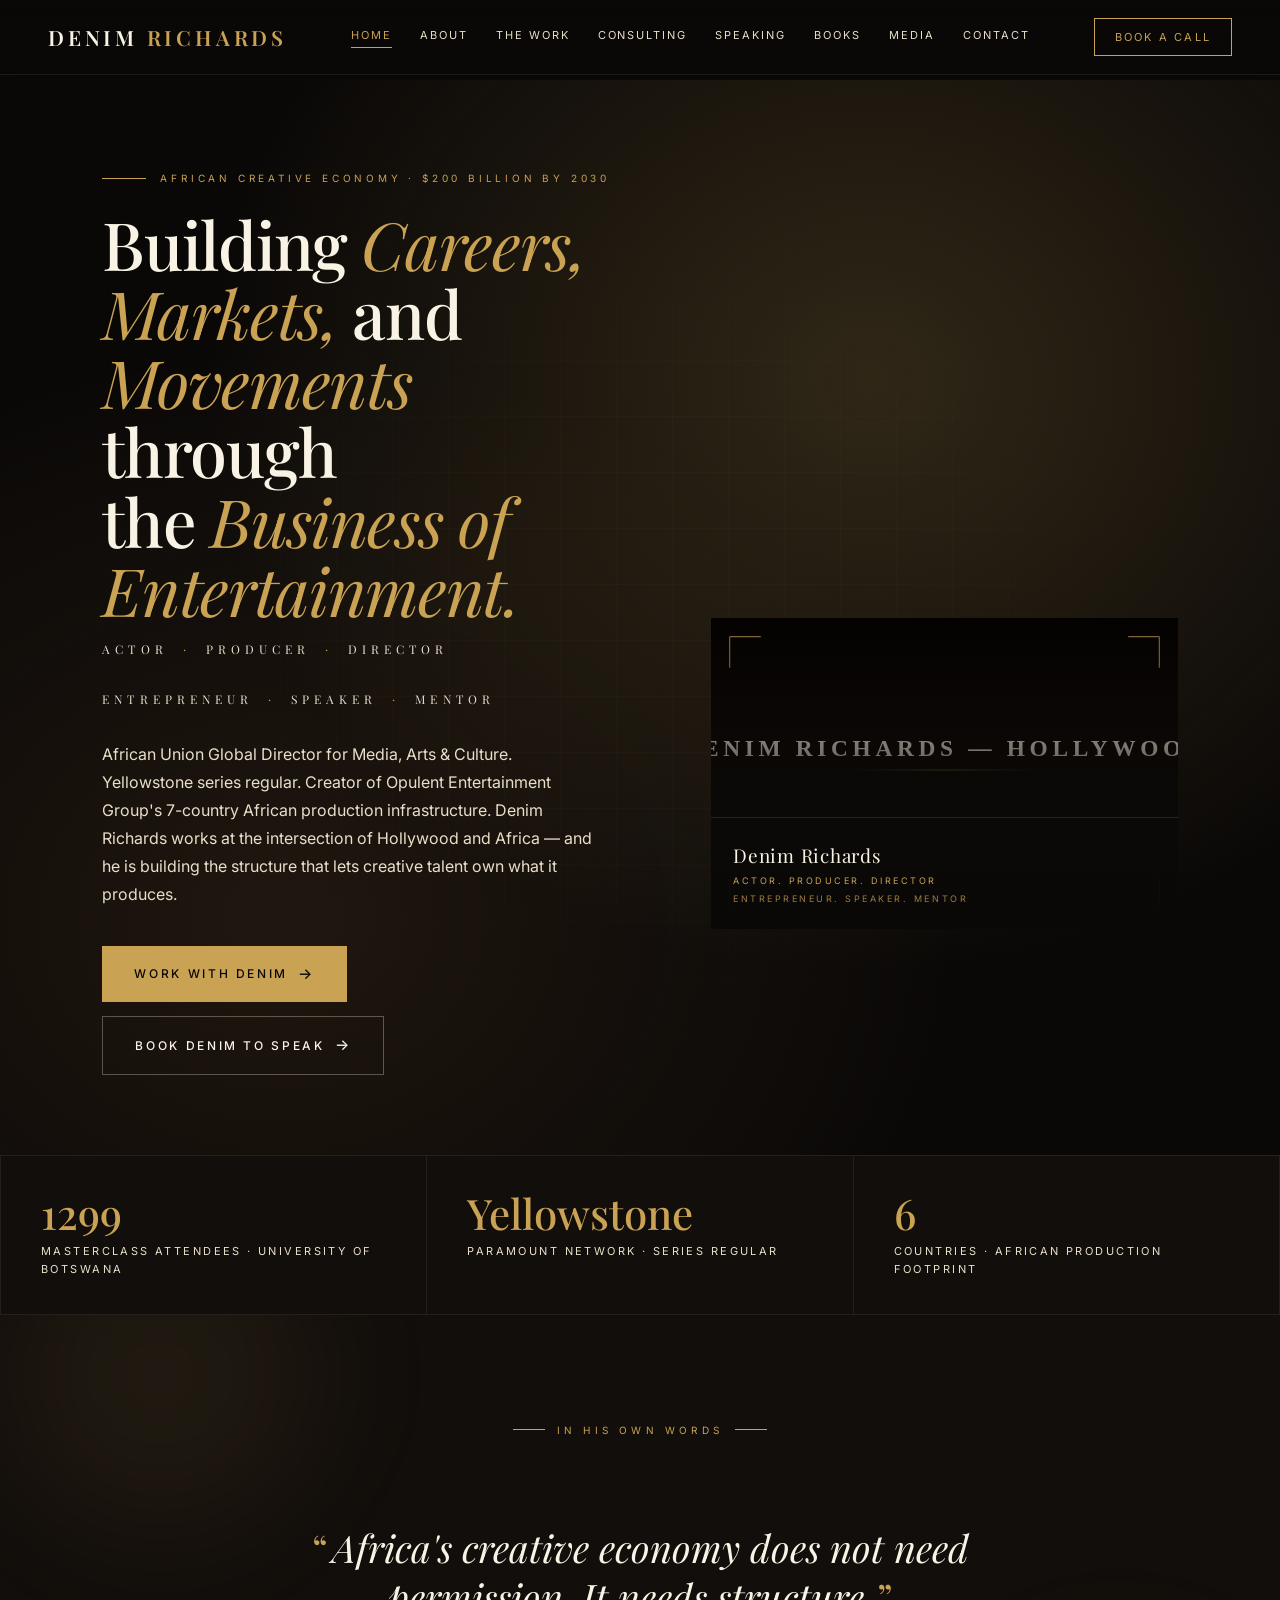
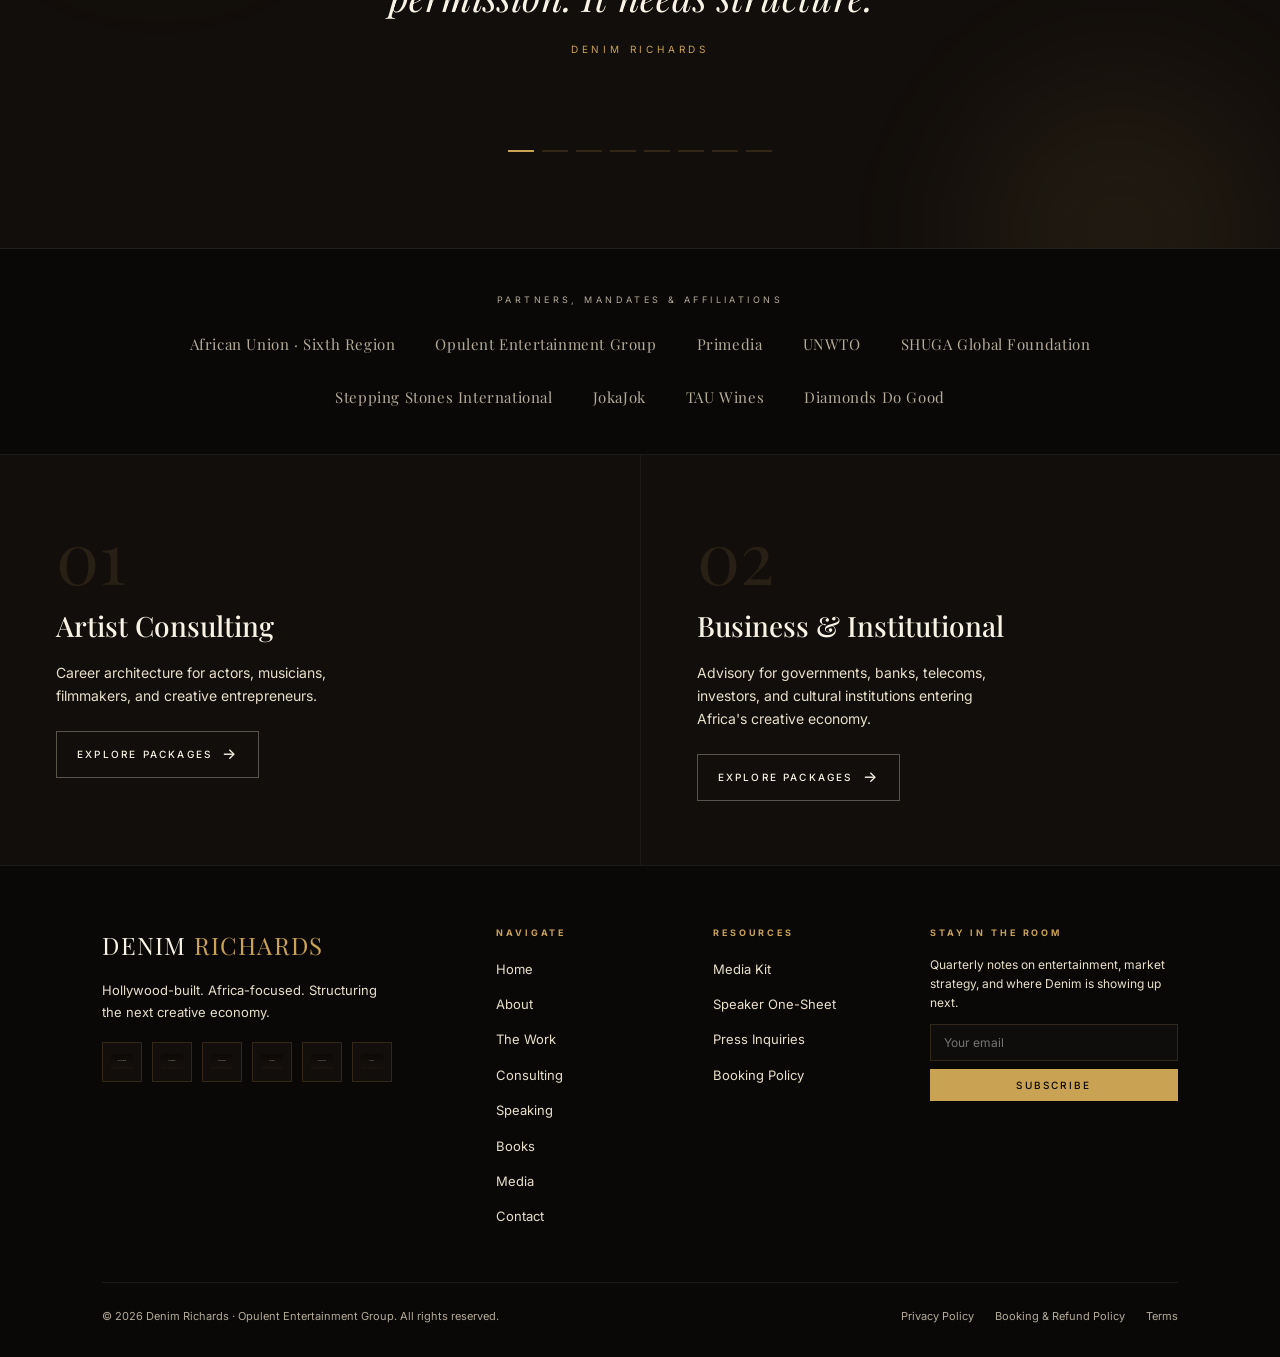
==== commit f988db3f: "Update index.html" ====
--- a/index.html
+++ b/index.html
@@ -4,6 +4,8 @@
 <meta charset="UTF-8" />
 <meta name="viewport" content="width=device-width, initial-scale=1.0" />
 <title>Denim Richards — Actor · Producer · Director · Entrepreneurship</title>
+<link rel="icon" type="image/svg+xml" href="./favicon.svg" />
+<link rel="shortcut icon" href="./favicon.svg" />
 <meta name="description" content="Hollywood-built. Africa-focused. Denim Richards is a Yellowstone actor, producer, and director helping artists, brands, and governments build entertainment infrastructure across Africa." />
 <meta property="og:title" content="Denim Richards — Building Africa's Next Entertainment Economy" />
 <meta property="og:description" content="Hollywood-built. Africa-focused. Structuring the next creative economy." />
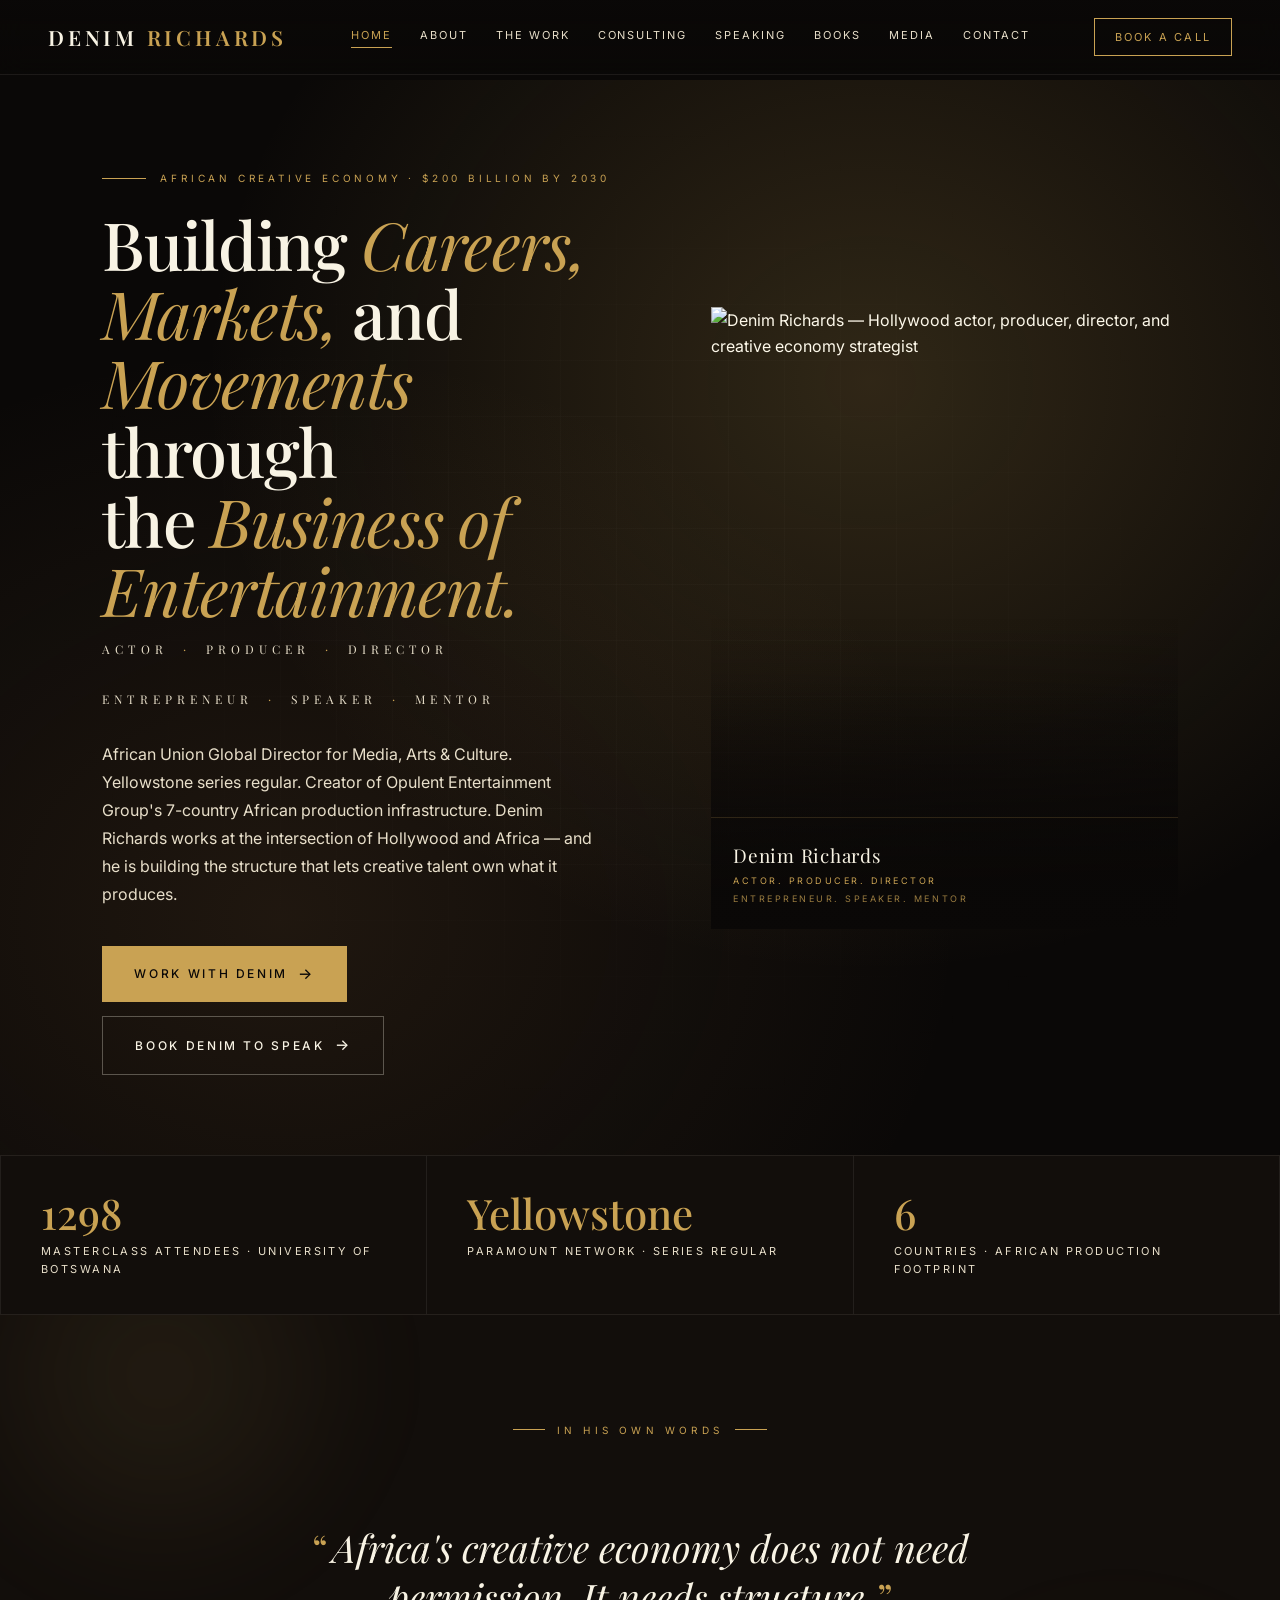
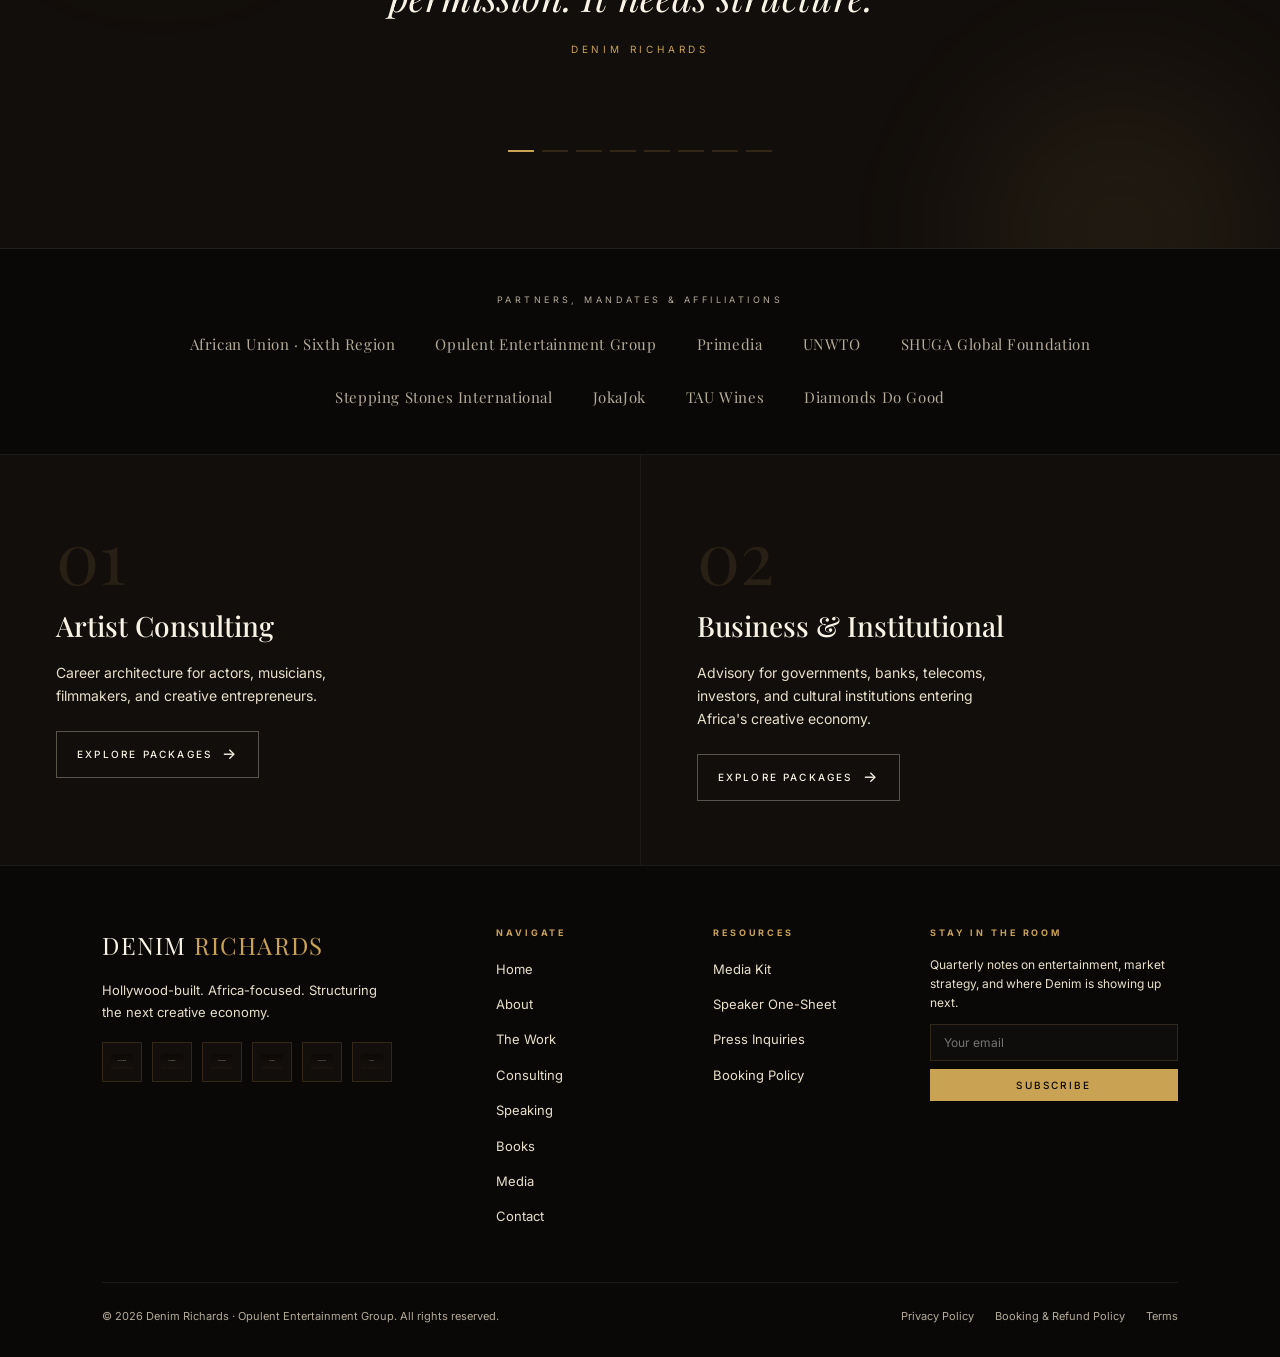
==== commit 02ef3c9f: "index.html" ====
--- a/index.html
+++ b/index.html
@@ -616,7 +616,7 @@
         </div>
       </div>
       <div class="portrait-card"><div style="position:absolute;bottom:0;left:0;right:0;height:40%;background:linear-gradient(to top,var(--bg),transparent);z-index:2;pointer-events:none"></div>
-        <img src="./assets/images/denim-hero-01.png" alt="Denim Richards — Hollywood actor, producer, director, and creative economy strategist" />
+        <img src="./assets/images/denim-hero-potrait-01.jpg" alt="Denim Richards — Hollywood actor, producer, director, and creative economy strategist" />
         <div class="pf1"></div>
         <div class="pf2"></div>
         <div class="portrait-info">
@@ -708,7 +708,7 @@
           <div class="about-img-decor2"></div>
           <div class="about-img" style="border:none;background:transparent;overflow:visible;position:relative">
           <div style="position:absolute;bottom:0;left:0;right:0;height:35%;background:linear-gradient(to top,var(--bg),transparent);z-index:2;pointer-events:none"></div>
-            <img src="./assets/images/denim-hero-02.png" alt="Denim Richards holding an award" />
+            <img src="./assets/images/denim-hero-potrait-02.jpg" alt="Denim Richards holding an award" />
           </div>
         </div>
         <div class="about-copy">
@@ -1175,7 +1175,7 @@
             <div class="pkg-name">The Artistic Mentor</div>
             <div class="pkg-desc">Monthly mentorship designed to build momentum and hold you accountable week to week.</div>
             <ul class="pkg-includes">
-              <li>4 × weekly 1:1 sessions per month</li>
+              <li>1 × weekly 1:1 session</li>
               <li>1 × monthly check-in call</li>
               <li>WhatsApp group &amp; community access</li>
               <li>Opportunity alerts &amp; network referrals</li>
@@ -1191,7 +1191,7 @@
             <div class="pkg-name">The Opulent Guide</div>
             <div class="pkg-desc">Everything in Tier Two, elevated with group accountability and live industry access.</div>
             <ul class="pkg-includes">
-              <li>4 × weekly 1:1 sessions per month</li>
+              <li>1 × weekly 1:1 session</li>
               <li>2 × monthly check-in calls</li>
               <li>WhatsApp group &amp; community access</li>
               <li>Monthly team debrief</li>
@@ -1209,7 +1209,7 @@
             <div class="pkg-name">The Opulent Master</div>
             <div class="pkg-desc">Direct access to Denim. The complete career architecture experience — by application only.</div>
             <ul class="pkg-includes">
-              <li>4 × weekly sessions per month</li>
+              <li>1 × weekly session</li>
               <li>Quarterly 1:1 directly with Denim</li>
               <li>Direct WhatsApp channel to Denim</li>
               <li>Reel review &amp; industry introductions</li>
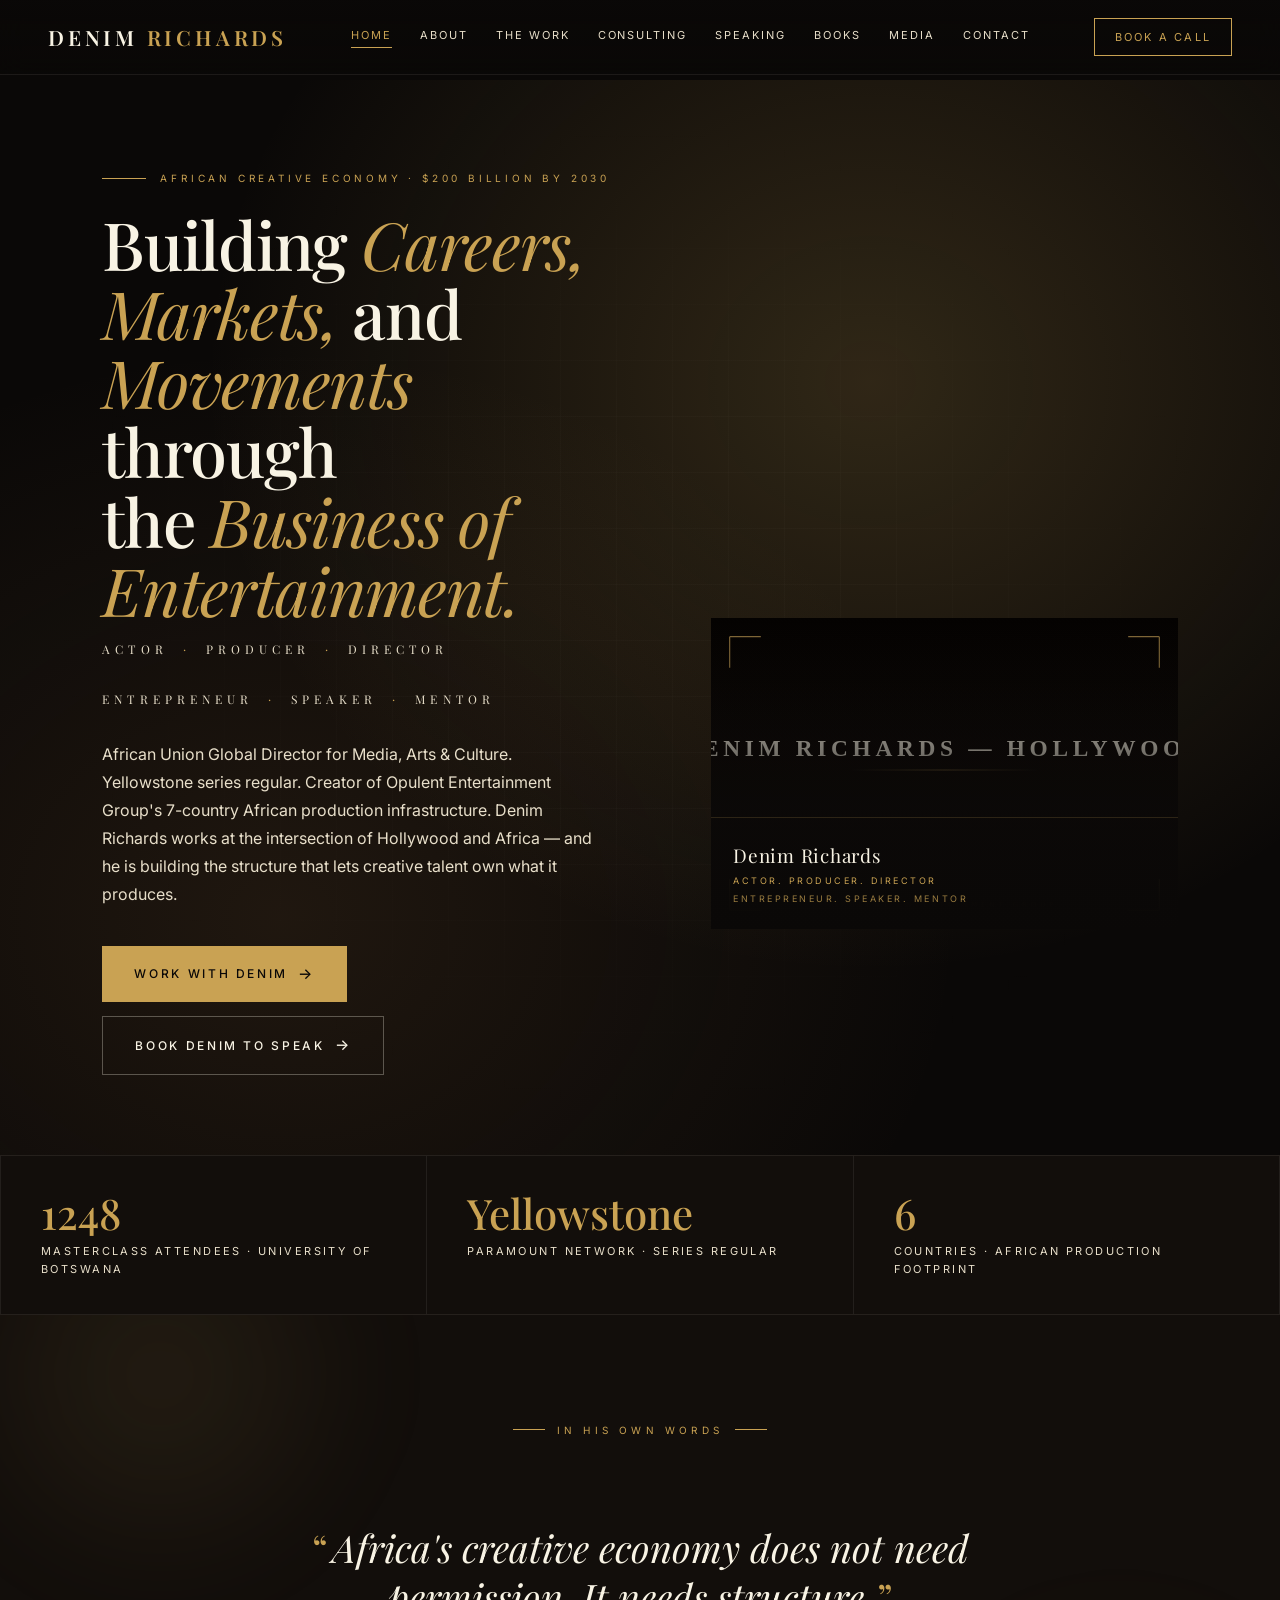
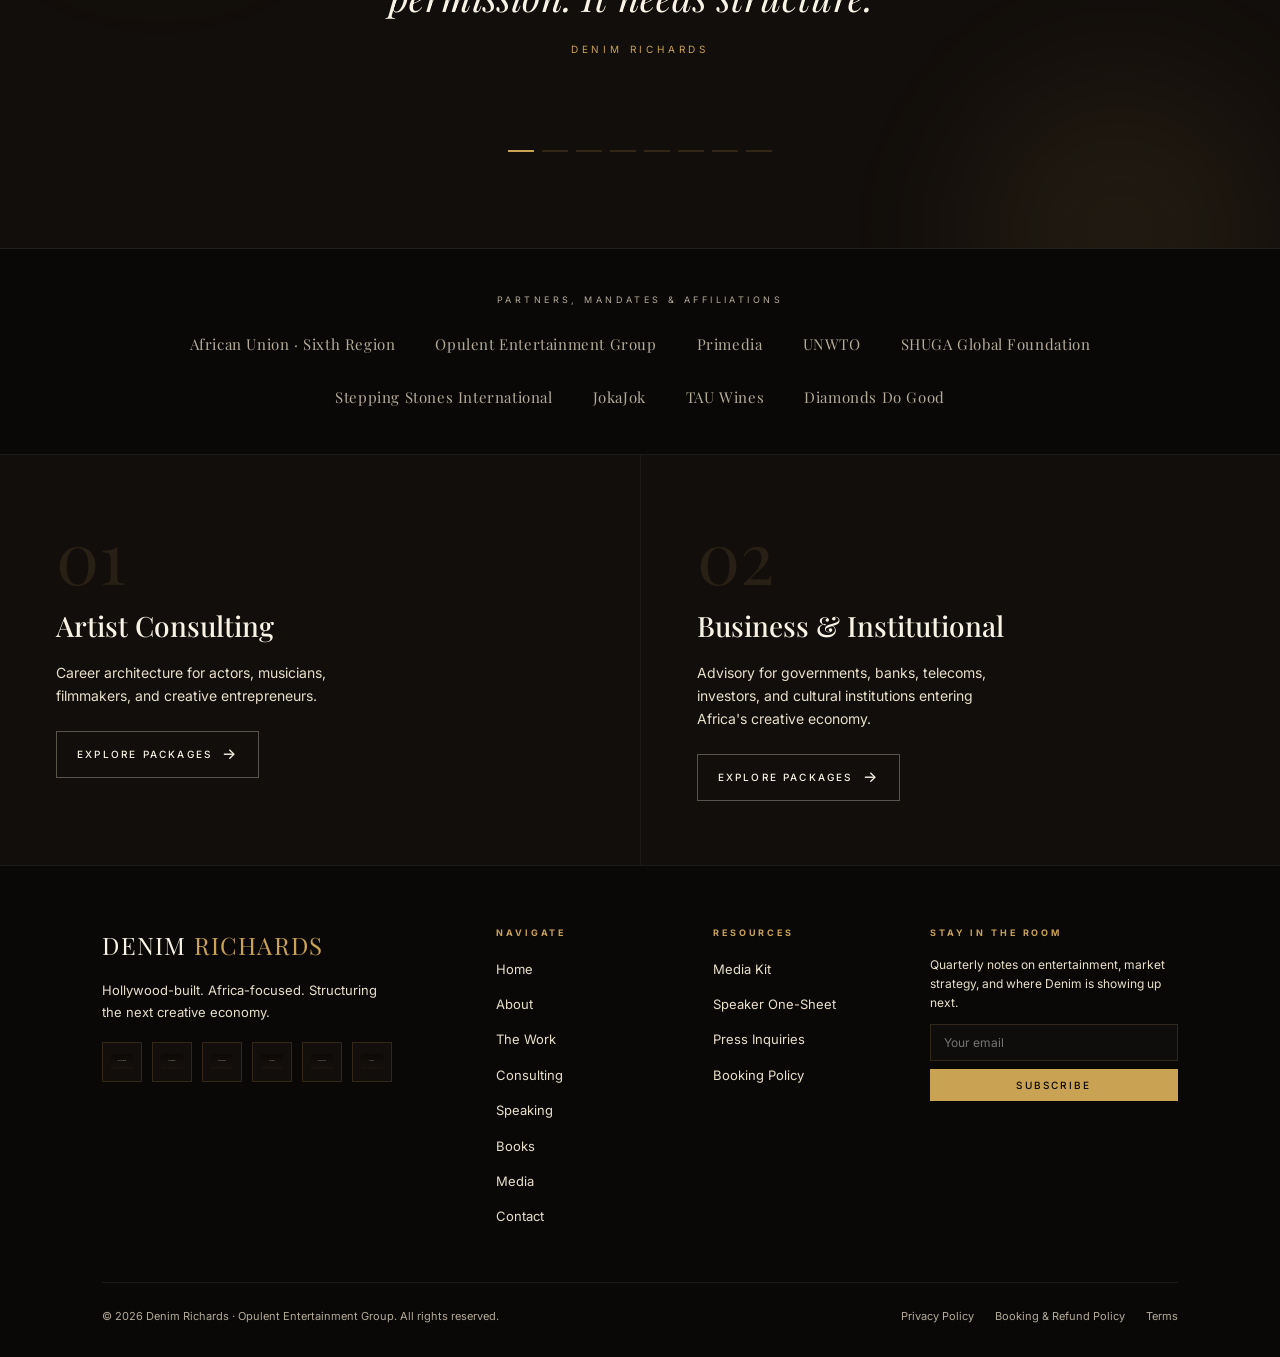
==== commit d10e31cf: "index.html" ====
--- a/index.html
+++ b/index.html
@@ -9,7 +9,7 @@
 <meta name="description" content="Hollywood-built. Africa-focused. Denim Richards is a Yellowstone actor, producer, and director helping artists, brands, and governments build entertainment infrastructure across Africa." />
 <meta property="og:title" content="Denim Richards — Building Africa's Next Entertainment Economy" />
 <meta property="og:description" content="Hollywood-built. Africa-focused. Structuring the next creative economy." />
-<meta property="og:image" content="./assets/images/denim-hero.jpg" />
+<meta property="og:image" content="https://drive.google.com/uc?export=view&id=1bTJqqb9N2IhR2m_OU5WoGVU9GJybyfV3" />
 <meta property="og:type" content="website" />
 <meta name="twitter:card" content="summary_large_image" />
 <link rel="preconnect" href="https://fonts.googleapis.com">
@@ -616,7 +616,7 @@
         </div>
       </div>
       <div class="portrait-card"><div style="position:absolute;bottom:0;left:0;right:0;height:40%;background:linear-gradient(to top,var(--bg),transparent);z-index:2;pointer-events:none"></div>
-        <img src="./assets/images/denim-hero-potrait-01.jpg" alt="Denim Richards — Hollywood actor, producer, director, and creative economy strategist" />
+        <img src="https://drive.google.com/uc?export=view&id=1bTJqqb9N2IhR2m_OU5WoGVU9GJybyfV3" alt="Denim Richards — Hollywood actor, producer, director, and creative economy strategist" />
         <div class="pf1"></div>
         <div class="pf2"></div>
         <div class="portrait-info">
@@ -708,7 +708,7 @@
           <div class="about-img-decor2"></div>
           <div class="about-img" style="border:none;background:transparent;overflow:visible;position:relative">
           <div style="position:absolute;bottom:0;left:0;right:0;height:35%;background:linear-gradient(to top,var(--bg),transparent);z-index:2;pointer-events:none"></div>
-            <img src="./assets/images/denim-hero-potrait-02.jpg" alt="Denim Richards holding an award" />
+            <img src="https://drive.google.com/uc?export=view&id=1-gNtzlq3uiy8VyREmhKxIuPsek63qKgV" alt="Denim Richards holding an award" />
           </div>
         </div>
         <div class="about-copy">
@@ -784,10 +784,10 @@
   <!-- ABOUT IMAGE STRIP -->
   <div class="img-strip">
     <div class="img-strip-inner img-strip-inner-4">
-    <div class="img-strip-cell"><img src="./assets/images/denim-stage-01.jpg" alt="Denim Richards on stage" loading="lazy" /></div>
-    <div class="img-strip-cell"><img src="./assets/images/denim-mentoring.jpg" alt="Denim Richards mentoring" loading="lazy" /></div>
-    <div class="img-strip-cell"><img src="./assets/images/denim-gallery-03.jpg" alt="Denim Richards speaking" loading="lazy" /></div>
-    <div class="img-strip-cell"><img src="./assets/images/denim-with-kelebeng.jpg" alt="Denim Richards with Minister Jacob Kelebeng, Botswana" loading="lazy" /></div>
+    <div class="img-strip-cell"><img src="https://drive.google.com/uc?export=view&id=1eci4qLoc9JGIDfjO2k84mRHTrdBK5xLi" alt="Denim Richards on stage" loading="lazy" /></div>
+    <div class="img-strip-cell"><img src="https://drive.google.com/uc?export=view&id=1OL7qkx1lSw_ZQwrdgjYItauVNJms5l_s" alt="Denim Richards mentoring" loading="lazy" /></div>
+    <div class="img-strip-cell"><img src="https://drive.google.com/uc?export=view&id=1c6aEi_n-6FQOMQGkdg4npW5xWahLacPO" alt="Denim Richards speaking" loading="lazy" /></div>
+    <div class="img-strip-cell"><img src="https://drive.google.com/uc?export=view&id=1LYPIDCkbbvDHxAlcTb2Vjne1gXkAZBzo" alt="Denim Richards with Minister Jacob Kelebeng, Botswana" loading="lazy" /></div>
     </div>
   </div>
 
@@ -1380,11 +1380,11 @@
           <div class="booking-direct-links">
             <div class="booking-direct-label">Prefer to reach us directly?</div>
             <a href="https://wa.me/26776788024" target="_blank" rel="noopener" class="booking-direct-row">
-              <img src="./assets/images/logos/logo-whatsapp.png" alt="WhatsApp"/>
+              <img src="https://drive.google.com/uc?export=view&id=1U7Hs5_StFUuXUPaYM6zZ5IQnFzZ6D-9B" alt="WhatsApp"/>
               <span>WhatsApp &mdash; +267 76 788 024</span>
             </a>
             <a href="mailto:marketing@opulententertainmentgroup.com" class="booking-direct-row">
-              <img src="./assets/images/logos/logo-email.png" alt="Email"/>
+              <img src="https://drive.google.com/uc?export=view&id=1yiRSHN0tUbOSWScG0DSbSso3sz_54Q55" alt="Email"/>
               <span>marketing@opulententertainmentgroup.com</span>
             </a>
           </div>
@@ -1417,7 +1417,7 @@
       <div class="stage-grid" style="grid-template-columns:repeat(2,1fr)">
         <div class="stage-card">
           
-          <img src="./assets/images/denim-speaking-unwto.jpg" alt="Denim Richards keynoting the UNWTO Africa Youth in Tourism Innovation Summit in Namibia" />
+          <img src="https://drive.google.com/uc?export=view&id=16NAzbBNjXR9eOB_VpqHGMVYI19EsNTWp" alt="Denim Richards keynoting the UNWTO Africa Youth in Tourism Innovation Summit in Namibia" />
           <div class="stage-overlay">
             <div class="stage-tag">Keynote</div>
             <div class="stage-title">UNWTO Africa Youth in Tourism Summit</div>
@@ -1426,7 +1426,7 @@
         </div>
         <div class="stage-card">
           
-          <img src="./assets/images/denim-speaking-botswana.jpg" alt="Denim Richards on the Botswana Creative Economy panel with Billboard Africa and Primedia" />
+          <img src="https://drive.google.com/uc?export=view&id=1tupmWeZknYh0pT0rhuIHCXTpTYgah1yJ" alt="Denim Richards on the Botswana Creative Economy panel with Billboard Africa and Primedia" />
           <div class="stage-overlay">
             <div class="stage-tag">Panel</div>
             <div class="stage-title">Creative Economy — A World of Opportunities</div>
@@ -1435,7 +1435,7 @@
         </div>
         <div class="stage-card">
           
-          <img src="./assets/images/denim-mentoring-15.jpg" alt="Denim Richards mentoring creatives — Faculty of Humanities" />
+          <img src="https://drive.google.com/uc?export=view&id=1M2WLyCG5Y-DSEW8wKQ_JSWuwgymKX9AW" alt="Denim Richards mentoring creatives — Faculty of Humanities" />
           <div class="stage-overlay">
             <div class="stage-tag">University</div>
             <div class="stage-title">Faculty of Humanities Address</div>
@@ -1443,7 +1443,7 @@
           </div>
         </div>
         <div class="stage-card">
-          <img src="./assets/images/denim-global-expo.jpg" alt="Denim Richards speaking at the Global Expo 2025" />
+          <img src="https://drive.google.com/uc?export=view&id=1OfSslOYR9NQzNxw9Rj1ZEMoTEPWqrrT9" alt="Denim Richards speaking at the Global Expo 2025" />
           <div class="stage-overlay">
             <div class="stage-tag">Expo &middot; 2025</div>
             <div class="stage-title">Global Expo 2025</div>
@@ -1618,11 +1618,11 @@
           <div class="booking-direct-links">
             <div class="booking-direct-label">Prefer to reach us directly?</div>
             <a href="https://wa.me/26776788024" target="_blank" rel="noopener" class="booking-direct-row">
-              <img src="./assets/images/logos/logo-whatsapp.png" alt="WhatsApp"/>
+              <img src="https://drive.google.com/uc?export=view&id=1U7Hs5_StFUuXUPaYM6zZ5IQnFzZ6D-9B" alt="WhatsApp"/>
               <span>WhatsApp &mdash; +267 76 788 024</span>
             </a>
             <a href="mailto:marketing@opulententertainmentgroup.com" class="booking-direct-row">
-              <img src="./assets/images/logos/logo-email.png" alt="Email"/>
+              <img src="https://drive.google.com/uc?export=view&id=1yiRSHN0tUbOSWScG0DSbSso3sz_54Q55" alt="Email"/>
               <span>marketing@opulententertainmentgroup.com</span>
             </a>
           </div>
@@ -1652,7 +1652,7 @@
 
         <div class="book-card">
           <div class="book-cover">
-            <img src="./assets/images/book-opulent-artist.jpg" alt="The Opulent Artist" />
+            <img src="https://drive.google.com/uc?export=view&id=1jMs5sIL7VXa37chpd7nVKCoDCeFmU3Gb" alt="The Opulent Artist" />
           </div>
           <div class="book-badge paid">
             <svg width="9" height="11" viewBox="0 0 9 11" fill="none"><path d="M4.5 0C3.12 0 2 1.12 2 2.5V4H1a1 1 0 00-1 1v5a1 1 0 001 1h7a1 1 0 001-1V5a1 1 0 00-1-1H7V2.5C7 1.12 5.88 0 4.5 0zm0 1.5c.55 0 1 .45 1 1V4h-2V2.5c0-.55.45-1 1-1zM4.5 7a1 1 0 110 2 1 1 0 010-2z" fill="currentColor"/></svg>
@@ -1666,7 +1666,7 @@
 
         <div class="book-card">
           <div class="book-cover">
-            <img src="./assets/images/book-acting-secrets.jpg" alt="5 Opulent Acting Foundational Secrets" />
+            <img src="https://drive.google.com/uc?export=view&id=15CwFwPBcz9nt8IDUF-8ApsDQSeVa146_" alt="5 Opulent Acting Foundational Secrets" />
           </div>
           <div class="book-badge free">
             <svg width="10" height="11" viewBox="0 0 10 11" fill="none"><path d="M5 0L6.12 3.38H9.51L6.76 5.47L7.88 8.85L5 6.77L2.12 8.85L3.24 5.47L.49 3.38H3.88L5 0Z" fill="currentColor"/></svg>
@@ -1680,7 +1680,7 @@
 
         <div class="book-card">
           <div class="book-cover">
-            <img src="./assets/images/book-opulent-workbook.jpg" alt="Opulent Artist Workbook cover" />
+            <img src="https://drive.google.com/uc?export=view&id=12LOfg_do69r25B9RYFUMYOmOcNvu4YA4" alt="Opulent Artist Workbook cover" />
           </div>
           <div class="book-badge paid">
             <svg width="9" height="11" viewBox="0 0 9 11" fill="none"><path d="M4.5 0C3.12 0 2 1.12 2 2.5V4H1a1 1 0 00-1 1v5a1 1 0 001 1h7a1 1 0 001-1V5a1 1 0 00-1-1H7V2.5C7 1.12 5.88 0 4.5 0zm0 1.5c.55 0 1 .45 1 1V4h-2V2.5c0-.55.45-1 1-1zM4.5 7a1 1 0 110 2 1 1 0 010-2z" fill="currentColor"/></svg>
@@ -1694,7 +1694,7 @@
 
         <div class="book-card">
           <div class="book-cover">
-            <img src="./assets/images/book-mastering-mind.jpg" alt="Mastering Your Mind book cover" />
+            <img src="https://drive.google.com/uc?export=view&id=1WGNEZN-vTCSCgMjLSLdW8a9fM96qjdVm" alt="Mastering Your Mind book cover" />
           </div>
           <div class="book-badge paid">
             <svg width="9" height="11" viewBox="0 0 9 11" fill="none"><path d="M4.5 0C3.12 0 2 1.12 2 2.5V4H1a1 1 0 00-1 1v5a1 1 0 001 1h7a1 1 0 001-1V5a1 1 0 00-1-1H7V2.5C7 1.12 5.88 0 4.5 0zm0 1.5c.55 0 1 .45 1 1V4h-2V2.5c0-.55.45-1 1-1zM4.5 7a1 1 0 110 2 1 1 0 010-2z" fill="currentColor"/></svg>
@@ -1838,14 +1838,14 @@
         <h2 class="h-section">The work, <em>in frame.</em></h2>
       </div>
       <div class="gallery-grid">
-        <div class="gallery-tile"><img src="./assets/images/denim-gallery-01.jpg" alt="Denim Richards" loading="lazy"/></div>
-        <div class="gallery-tile tall"><img src="./assets/images/denim-gallery-02.jpg" alt="Denim Richards" loading="lazy"/></div>
-        <div class="gallery-tile"><img src="./assets/images/denim-gallery-03.jpg" alt="Denim Richards speaking" loading="lazy"/></div>
-        <div class="gallery-tile"><img src="./assets/images/denim-gallery-04.jpg" alt="Denim Richards" loading="lazy"/></div>
-        <div class="gallery-tile"><img src="./assets/images/denim-gallery-05.jpg" alt="Denim Richards mentoring" loading="lazy"/></div>
-        <div class="gallery-tile"><img src="./assets/images/denim-gallery-06.jpg" alt="Denim Richards directing" loading="lazy"/></div>
-        <div class="gallery-tile tall"><img src="./assets/images/denim-gallery-07.jpg" alt="Denim Richards" loading="lazy"/></div>
-        <div class="gallery-tile"><img src="./assets/images/denim-gallery-08.jpg" alt="Denim Richards" loading="lazy"/></div>
+        <div class="gallery-tile"><img src="https://drive.google.com/uc?export=view&id=1cmPjEwAoqaBjb-XgOs2JY4CWPSlXwofA" alt="Denim Richards" loading="lazy"/></div>
+        <div class="gallery-tile tall"><img src="https://drive.google.com/uc?export=view&id=1ESAIpy34NMADXEqOrNl5MKHzn61UdG5a" alt="Denim Richards" loading="lazy"/></div>
+        <div class="gallery-tile"><img src="https://drive.google.com/uc?export=view&id=1c6aEi_n-6FQOMQGkdg4npW5xWahLacPO" alt="Denim Richards speaking" loading="lazy"/></div>
+        <div class="gallery-tile"><img src="https://drive.google.com/uc?export=view&id=1q-6peU0mUnbr4fW4DFTwcDfO0UIUXm5d" alt="Denim Richards" loading="lazy"/></div>
+        <div class="gallery-tile"><img src="https://drive.google.com/uc?export=view&id=1XvWLMIEQv5hFH3k9iOsqUP8UpgNmEqu1" alt="Denim Richards mentoring" loading="lazy"/></div>
+        <div class="gallery-tile"><img src="https://drive.google.com/uc?export=view&id=1kN2g6QxEZNNO8wDOp-chSCTUmInq_e2T" alt="Denim Richards directing" loading="lazy"/></div>
+        <div class="gallery-tile tall"><img src="https://drive.google.com/uc?export=view&id=1pKdntRu8EUgjWVUHpqyzmTMCBE7ZwEae" alt="Denim Richards" loading="lazy"/></div>
+        <div class="gallery-tile"><img src="https://drive.google.com/uc?export=view&id=1Vkw53DPTomHTkrtXdyZqb3UK4uwxQGwe" alt="Denim Richards" loading="lazy"/></div>
       </div>
     </div>
   </section>
@@ -1868,27 +1868,27 @@
       <div class="contact-grid">
         <div class="contact-info">
           <a class="contact-row" href="https://wa.me/26776788024" target="_blank" rel="noopener">
-            <div class="contact-icon"><img src="./assets/images/logos/logo-whatsapp.png" alt="WhatsApp" /></div>
+            <div class="contact-icon"><img src="https://drive.google.com/uc?export=view&id=1U7Hs5_StFUuXUPaYM6zZ5IQnFzZ6D-9B" alt="WhatsApp" /></div>
             <div><div class="contact-label">WhatsApp · Fastest Route</div><div class="contact-val">+267 76 788 024</div></div>
           </a>
           <a class="contact-row" href="mailto:marketing@opulententertainmentgroup.com">
-            <div class="contact-icon"><img src="./assets/images/logos/logo-email.png" alt="Email" /></div>
+            <div class="contact-icon"><img src="https://drive.google.com/uc?export=view&id=1yiRSHN0tUbOSWScG0DSbSso3sz_54Q55" alt="Email" /></div>
             <div><div class="contact-label">Email</div><div class="contact-val">marketing@opulententertainmentgroup.com</div></div>
           </a>
           <a class="contact-row" href="https://www.instagram.com/denimrichards" target="_blank" rel="noopener">
-            <div class="contact-icon"><img src="./assets/images/logos/logo-instagram.png" alt="Instagram" /></div>
+            <div class="contact-icon"><img src="https://drive.google.com/uc?export=view&id=1lQMEjlyu-RAuwtiCz6cMZDOktv7wAI-l" alt="Instagram" /></div>
             <div><div class="contact-label">Instagram</div><div class="contact-val">@denimrichards</div></div>
           </a>
           <a class="contact-row" href="https://www.linkedin.com/in/denim-richards-101a17274/" target="_blank" rel="noopener">
-            <div class="contact-icon"><img src="./assets/images/logos/logo-linkedin.png" alt="LinkedIn" style="width:22px;height:22px;object-fit:contain;opacity:.8" /></div>
+            <div class="contact-icon"><img src="https://drive.google.com/uc?export=view&id=1cQrM05dgY5-JP9nNGJxoo_GbKNiVRqru" alt="LinkedIn" style="width:22px;height:22px;object-fit:contain;opacity:.8" /></div>
             <div><div class="contact-label">LinkedIn</div><div class="contact-val">Denim Richards</div></div>
           </a>
           <a class="contact-row" href="https://www.facebook.com/share/1H2jxU33gq/" target="_blank" rel="noopener">
-            <div class="contact-icon"><img src="./assets/images/logos/logo-facebook.png" alt="Facebook" /></div>
+            <div class="contact-icon"><img src="https://drive.google.com/uc?export=view&id=1VBkbd-FWmI2c2VIj8AlffmQ0QLsBuFu6" alt="Facebook" /></div>
             <div><div class="contact-label">Facebook</div><div class="contact-val">Denim Richards · Public</div></div>
           </a>
           <a class="contact-row" href="https://www.tiktok.com/@dareeldenimrichards" target="_blank" rel="noopener">
-            <div class="contact-icon"><img src="./assets/images/logos/logo-tiktok.png" alt="TikTok" /></div>
+            <div class="contact-icon"><img src="https://drive.google.com/uc?export=view&id=1047HXGioCQrH2iKtcM6jaetYq8q-G1dX" alt="TikTok" /></div>
             <div><div class="contact-label">TikTok</div><div class="contact-val">@dareeldenimrichards</div></div>
           </a>
         </div>
@@ -1952,12 +1952,12 @@
       <div class="foot-brand">DENIM <span>RICHARDS</span></div>
       <p class="foot-tag">Hollywood-built. Africa-focused. Structuring the next creative economy.</p>
       <div class="socials">
-        <a class="social-link" href="https://www.instagram.com/denimrichards" target="_blank" rel="noopener" title="Instagram"><img src="./assets/images/logos/logo-instagram.png" alt="Instagram"/></a>
-        <a class="social-link" href="https://www.linkedin.com/in/denim-richards-101a17274/" target="_blank" rel="noopener" title="LinkedIn"><img src="./assets/images/logos/logo-linkedin.png" alt="LinkedIn"/></a>
-        <a class="social-link" href="https://www.facebook.com/share/1H2jxU33gq/" target="_blank" rel="noopener" title="Facebook"><img src="./assets/images/logos/logo-facebook.png" alt="Facebook"/></a>
-        <a class="social-link" href="https://www.tiktok.com/@dareeldenimrichards" target="_blank" rel="noopener" title="TikTok"><img src="./assets/images/logos/logo-tiktok.png" alt="TikTok"/></a>
-        <a class="social-link" href="https://wa.me/26776788024" target="_blank" rel="noopener" title="WhatsApp"><img src="./assets/images/logos/logo-whatsapp.png" alt="WhatsApp"/></a>
-        <a class="social-link" href="mailto:marketing@opulententertainmentgroup.com" title="Email"><img src="./assets/images/logos/logo-email.png" alt="Email"/></a>
+        <a class="social-link" href="https://www.instagram.com/denimrichards" target="_blank" rel="noopener" title="Instagram"><img src="https://drive.google.com/uc?export=view&id=1lQMEjlyu-RAuwtiCz6cMZDOktv7wAI-l" alt="Instagram"/></a>
+        <a class="social-link" href="https://www.linkedin.com/in/denim-richards-101a17274/" target="_blank" rel="noopener" title="LinkedIn"><img src="https://drive.google.com/uc?export=view&id=1cQrM05dgY5-JP9nNGJxoo_GbKNiVRqru" alt="LinkedIn"/></a>
+        <a class="social-link" href="https://www.facebook.com/share/1H2jxU33gq/" target="_blank" rel="noopener" title="Facebook"><img src="https://drive.google.com/uc?export=view&id=1VBkbd-FWmI2c2VIj8AlffmQ0QLsBuFu6" alt="Facebook"/></a>
+        <a class="social-link" href="https://www.tiktok.com/@dareeldenimrichards" target="_blank" rel="noopener" title="TikTok"><img src="https://drive.google.com/uc?export=view&id=1047HXGioCQrH2iKtcM6jaetYq8q-G1dX" alt="TikTok"/></a>
+        <a class="social-link" href="https://wa.me/26776788024" target="_blank" rel="noopener" title="WhatsApp"><img src="https://drive.google.com/uc?export=view&id=1U7Hs5_StFUuXUPaYM6zZ5IQnFzZ6D-9B" alt="WhatsApp"/></a>
+        <a class="social-link" href="mailto:marketing@opulententertainmentgroup.com" title="Email"><img src="https://drive.google.com/uc?export=view&id=1yiRSHN0tUbOSWScG0DSbSso3sz_54Q55" alt="Email"/></a>
       </div>
     </div>
     <div class="foot-col">
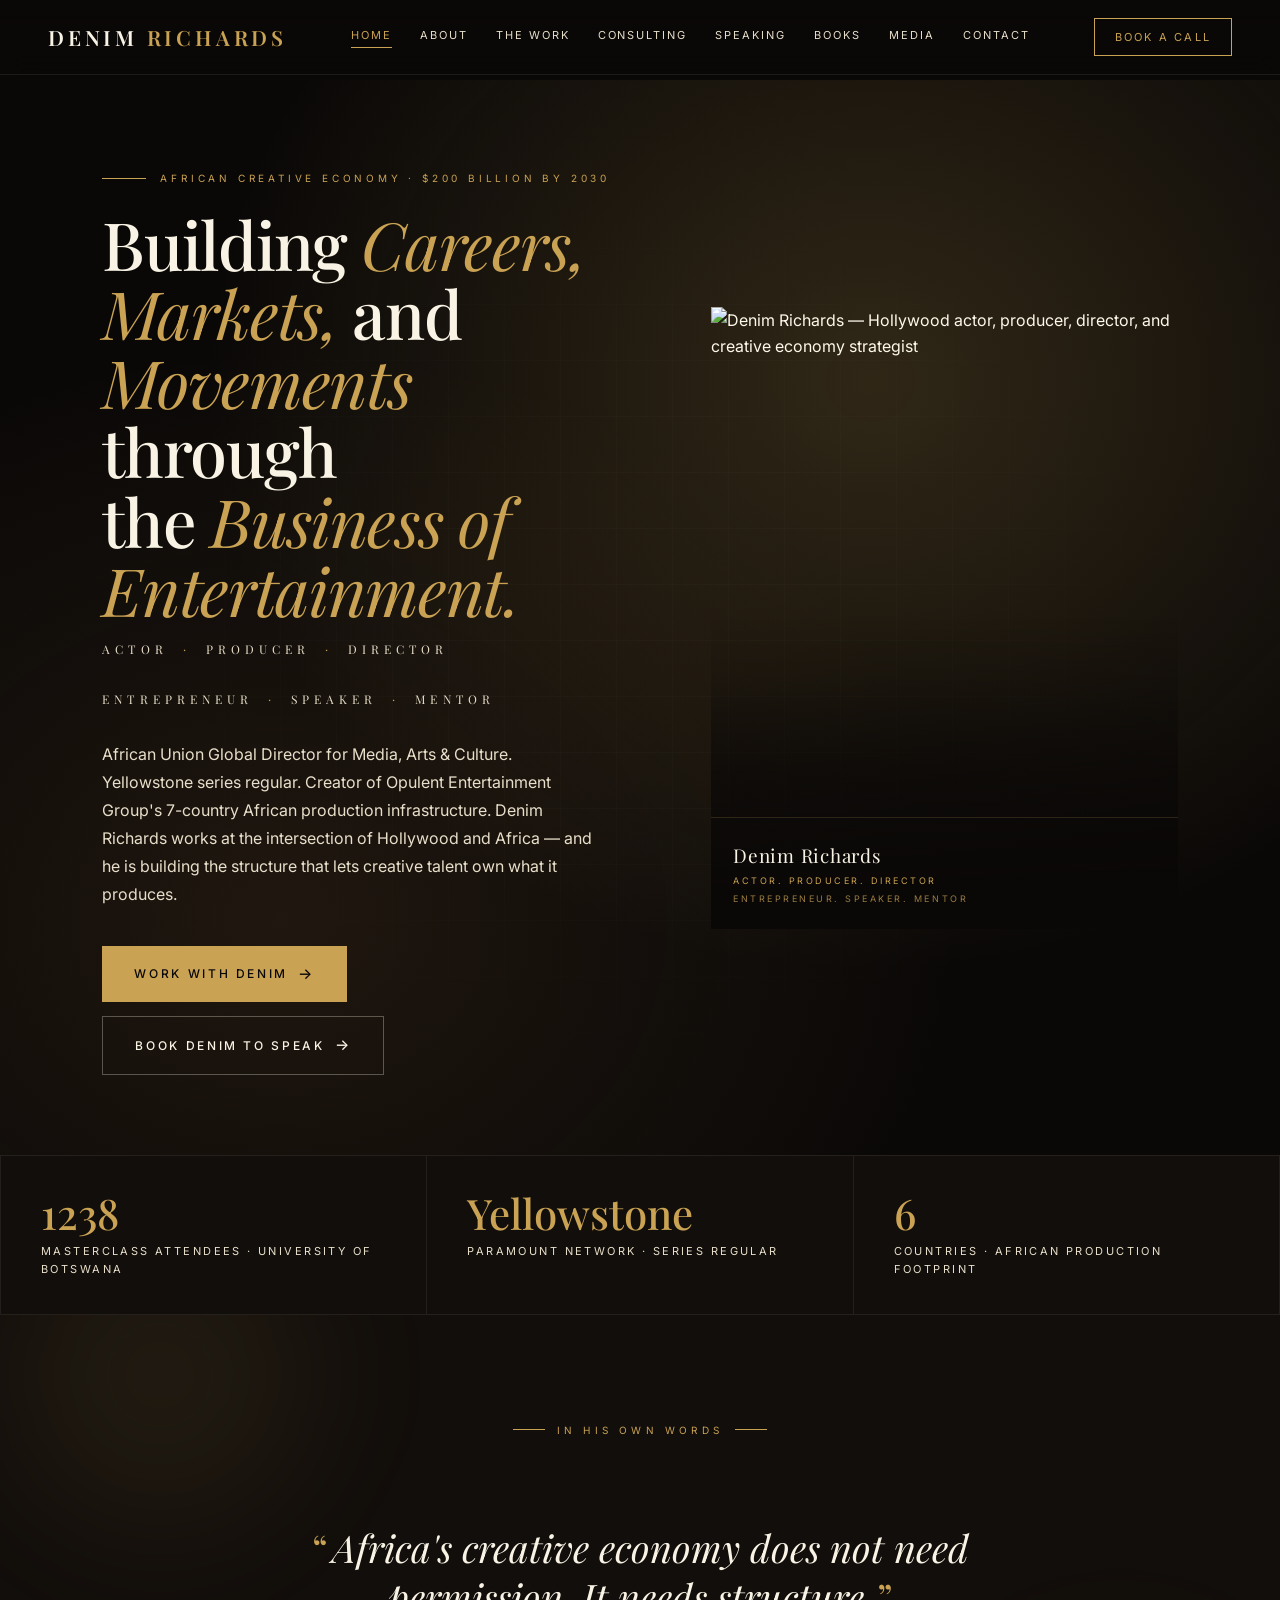
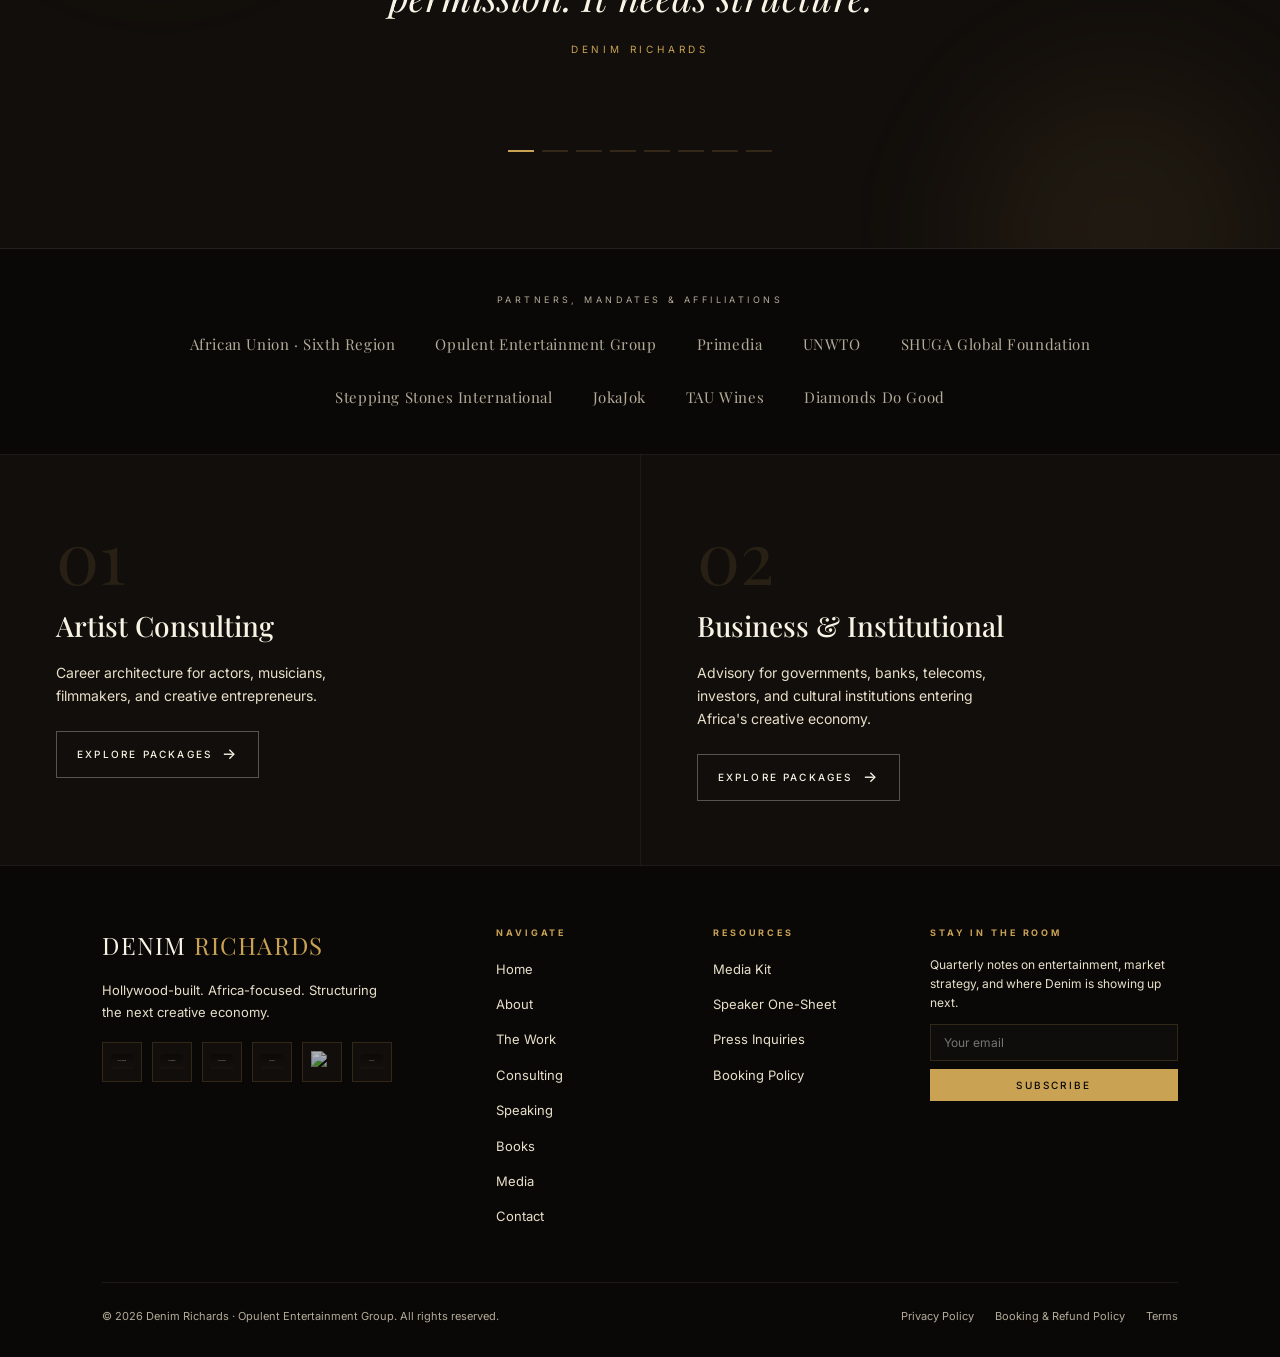
==== commit 5ea2e63e: "index.html" ====
--- a/index.html
+++ b/index.html
@@ -9,7 +9,7 @@
 <meta name="description" content="Hollywood-built. Africa-focused. Denim Richards is a Yellowstone actor, producer, and director helping artists, brands, and governments build entertainment infrastructure across Africa." />
 <meta property="og:title" content="Denim Richards — Building Africa's Next Entertainment Economy" />
 <meta property="og:description" content="Hollywood-built. Africa-focused. Structuring the next creative economy." />
-<meta property="og:image" content="https://drive.google.com/uc?export=view&id=1bTJqqb9N2IhR2m_OU5WoGVU9GJybyfV3" />
+<meta property="og:image" content="https://drive.google.com/thumbnail?id=1bTJqqb9N2IhR2m_OU5WoGVU9GJybyfV3&sz=s2000" />
 <meta property="og:type" content="website" />
 <meta name="twitter:card" content="summary_large_image" />
 <link rel="preconnect" href="https://fonts.googleapis.com">
@@ -616,7 +616,7 @@
         </div>
       </div>
       <div class="portrait-card"><div style="position:absolute;bottom:0;left:0;right:0;height:40%;background:linear-gradient(to top,var(--bg),transparent);z-index:2;pointer-events:none"></div>
-        <img src="https://drive.google.com/uc?export=view&id=1bTJqqb9N2IhR2m_OU5WoGVU9GJybyfV3" alt="Denim Richards — Hollywood actor, producer, director, and creative economy strategist" />
+        <img src="https://drive.google.com/thumbnail?id=1bTJqqb9N2IhR2m_OU5WoGVU9GJybyfV3&sz=s2000" alt="Denim Richards — Hollywood actor, producer, director, and creative economy strategist" />
         <div class="pf1"></div>
         <div class="pf2"></div>
         <div class="portrait-info">
@@ -708,7 +708,7 @@
           <div class="about-img-decor2"></div>
           <div class="about-img" style="border:none;background:transparent;overflow:visible;position:relative">
           <div style="position:absolute;bottom:0;left:0;right:0;height:35%;background:linear-gradient(to top,var(--bg),transparent);z-index:2;pointer-events:none"></div>
-            <img src="https://drive.google.com/uc?export=view&id=1-gNtzlq3uiy8VyREmhKxIuPsek63qKgV" alt="Denim Richards holding an award" />
+            <img src="https://drive.google.com/thumbnail?id=1-gNtzlq3uiy8VyREmhKxIuPsek63qKgV&sz=s2000" alt="Denim Richards holding an award" />
           </div>
         </div>
         <div class="about-copy">
@@ -784,10 +784,10 @@
   <!-- ABOUT IMAGE STRIP -->
   <div class="img-strip">
     <div class="img-strip-inner img-strip-inner-4">
-    <div class="img-strip-cell"><img src="https://drive.google.com/uc?export=view&id=1eci4qLoc9JGIDfjO2k84mRHTrdBK5xLi" alt="Denim Richards on stage" loading="lazy" /></div>
-    <div class="img-strip-cell"><img src="https://drive.google.com/uc?export=view&id=1OL7qkx1lSw_ZQwrdgjYItauVNJms5l_s" alt="Denim Richards mentoring" loading="lazy" /></div>
-    <div class="img-strip-cell"><img src="https://drive.google.com/uc?export=view&id=1c6aEi_n-6FQOMQGkdg4npW5xWahLacPO" alt="Denim Richards speaking" loading="lazy" /></div>
-    <div class="img-strip-cell"><img src="https://drive.google.com/uc?export=view&id=1LYPIDCkbbvDHxAlcTb2Vjne1gXkAZBzo" alt="Denim Richards with Minister Jacob Kelebeng, Botswana" loading="lazy" /></div>
+    <div class="img-strip-cell"><img src="https://drive.google.com/thumbnail?id=1eci4qLoc9JGIDfjO2k84mRHTrdBK5xLi&sz=s2000" alt="Denim Richards on stage" loading="lazy" /></div>
+    <div class="img-strip-cell"><img src="https://drive.google.com/thumbnail?id=1OL7qkx1lSw_ZQwrdgjYItauVNJms5l_s&sz=s2000" alt="Denim Richards mentoring" loading="lazy" /></div>
+    <div class="img-strip-cell"><img src="https://drive.google.com/thumbnail?id=1c6aEi_n-6FQOMQGkdg4npW5xWahLacPO&sz=s2000" alt="Denim Richards speaking" loading="lazy" /></div>
+    <div class="img-strip-cell"><img src="https://drive.google.com/thumbnail?id=1LYPIDCkbbvDHxAlcTb2Vjne1gXkAZBzo&sz=s2000" alt="Denim Richards with Minister Jacob Kelebeng, Botswana" loading="lazy" /></div>
     </div>
   </div>
 
@@ -1380,11 +1380,11 @@
           <div class="booking-direct-links">
             <div class="booking-direct-label">Prefer to reach us directly?</div>
             <a href="https://wa.me/26776788024" target="_blank" rel="noopener" class="booking-direct-row">
-              <img src="https://drive.google.com/uc?export=view&id=1U7Hs5_StFUuXUPaYM6zZ5IQnFzZ6D-9B" alt="WhatsApp"/>
+              <img src="https://drive.google.com/thumbnail?id=1U7Hs5_StFUuXUPaYM6zZ5IQnFzZ6D-9B&sz=s2000" alt="WhatsApp"/>
               <span>WhatsApp &mdash; +267 76 788 024</span>
             </a>
             <a href="mailto:marketing@opulententertainmentgroup.com" class="booking-direct-row">
-              <img src="https://drive.google.com/uc?export=view&id=1yiRSHN0tUbOSWScG0DSbSso3sz_54Q55" alt="Email"/>
+              <img src="https://drive.google.com/thumbnail?id=1yiRSHN0tUbOSWScG0DSbSso3sz_54Q55&sz=s2000" alt="Email"/>
               <span>marketing@opulententertainmentgroup.com</span>
             </a>
           </div>
@@ -1417,7 +1417,7 @@
       <div class="stage-grid" style="grid-template-columns:repeat(2,1fr)">
         <div class="stage-card">
           
-          <img src="https://drive.google.com/uc?export=view&id=16NAzbBNjXR9eOB_VpqHGMVYI19EsNTWp" alt="Denim Richards keynoting the UNWTO Africa Youth in Tourism Innovation Summit in Namibia" />
+          <img src="https://drive.google.com/thumbnail?id=16NAzbBNjXR9eOB_VpqHGMVYI19EsNTWp&sz=s2000" alt="Denim Richards keynoting the UNWTO Africa Youth in Tourism Innovation Summit in Namibia" />
           <div class="stage-overlay">
             <div class="stage-tag">Keynote</div>
             <div class="stage-title">UNWTO Africa Youth in Tourism Summit</div>
@@ -1426,7 +1426,7 @@
         </div>
         <div class="stage-card">
           
-          <img src="https://drive.google.com/uc?export=view&id=1tupmWeZknYh0pT0rhuIHCXTpTYgah1yJ" alt="Denim Richards on the Botswana Creative Economy panel with Billboard Africa and Primedia" />
+          <img src="https://drive.google.com/thumbnail?id=1tupmWeZknYh0pT0rhuIHCXTpTYgah1yJ&sz=s2000" alt="Denim Richards on the Botswana Creative Economy panel with Billboard Africa and Primedia" />
           <div class="stage-overlay">
             <div class="stage-tag">Panel</div>
             <div class="stage-title">Creative Economy — A World of Opportunities</div>
@@ -1435,7 +1435,7 @@
         </div>
         <div class="stage-card">
           
-          <img src="https://drive.google.com/uc?export=view&id=1M2WLyCG5Y-DSEW8wKQ_JSWuwgymKX9AW" alt="Denim Richards mentoring creatives — Faculty of Humanities" />
+          <img src="https://drive.google.com/thumbnail?id=1M2WLyCG5Y-DSEW8wKQ_JSWuwgymKX9AW&sz=s2000" alt="Denim Richards mentoring creatives — Faculty of Humanities" />
           <div class="stage-overlay">
             <div class="stage-tag">University</div>
             <div class="stage-title">Faculty of Humanities Address</div>
@@ -1443,7 +1443,7 @@
           </div>
         </div>
         <div class="stage-card">
-          <img src="https://drive.google.com/uc?export=view&id=1OfSslOYR9NQzNxw9Rj1ZEMoTEPWqrrT9" alt="Denim Richards speaking at the Global Expo 2025" />
+          <img src="https://drive.google.com/thumbnail?id=1OfSslOYR9NQzNxw9Rj1ZEMoTEPWqrrT9&sz=s2000" alt="Denim Richards speaking at the Global Expo 2025" />
           <div class="stage-overlay">
             <div class="stage-tag">Expo &middot; 2025</div>
             <div class="stage-title">Global Expo 2025</div>
@@ -1618,11 +1618,11 @@
           <div class="booking-direct-links">
             <div class="booking-direct-label">Prefer to reach us directly?</div>
             <a href="https://wa.me/26776788024" target="_blank" rel="noopener" class="booking-direct-row">
-              <img src="https://drive.google.com/uc?export=view&id=1U7Hs5_StFUuXUPaYM6zZ5IQnFzZ6D-9B" alt="WhatsApp"/>
+              <img src="https://drive.google.com/thumbnail?id=1U7Hs5_StFUuXUPaYM6zZ5IQnFzZ6D-9B&sz=s2000" alt="WhatsApp"/>
               <span>WhatsApp &mdash; +267 76 788 024</span>
             </a>
             <a href="mailto:marketing@opulententertainmentgroup.com" class="booking-direct-row">
-              <img src="https://drive.google.com/uc?export=view&id=1yiRSHN0tUbOSWScG0DSbSso3sz_54Q55" alt="Email"/>
+              <img src="https://drive.google.com/thumbnail?id=1yiRSHN0tUbOSWScG0DSbSso3sz_54Q55&sz=s2000" alt="Email"/>
               <span>marketing@opulententertainmentgroup.com</span>
             </a>
           </div>
@@ -1652,7 +1652,7 @@
 
         <div class="book-card">
           <div class="book-cover">
-            <img src="https://drive.google.com/uc?export=view&id=1jMs5sIL7VXa37chpd7nVKCoDCeFmU3Gb" alt="The Opulent Artist" />
+            <img src="https://drive.google.com/thumbnail?id=1jMs5sIL7VXa37chpd7nVKCoDCeFmU3Gb&sz=s2000" alt="The Opulent Artist" />
           </div>
           <div class="book-badge paid">
             <svg width="9" height="11" viewBox="0 0 9 11" fill="none"><path d="M4.5 0C3.12 0 2 1.12 2 2.5V4H1a1 1 0 00-1 1v5a1 1 0 001 1h7a1 1 0 001-1V5a1 1 0 00-1-1H7V2.5C7 1.12 5.88 0 4.5 0zm0 1.5c.55 0 1 .45 1 1V4h-2V2.5c0-.55.45-1 1-1zM4.5 7a1 1 0 110 2 1 1 0 010-2z" fill="currentColor"/></svg>
@@ -1666,7 +1666,7 @@
 
         <div class="book-card">
           <div class="book-cover">
-            <img src="https://drive.google.com/uc?export=view&id=15CwFwPBcz9nt8IDUF-8ApsDQSeVa146_" alt="5 Opulent Acting Foundational Secrets" />
+            <img src="https://drive.google.com/thumbnail?id=15CwFwPBcz9nt8IDUF-8ApsDQSeVa146_&sz=s2000" alt="5 Opulent Acting Foundational Secrets" />
           </div>
           <div class="book-badge free">
             <svg width="10" height="11" viewBox="0 0 10 11" fill="none"><path d="M5 0L6.12 3.38H9.51L6.76 5.47L7.88 8.85L5 6.77L2.12 8.85L3.24 5.47L.49 3.38H3.88L5 0Z" fill="currentColor"/></svg>
@@ -1680,7 +1680,7 @@
 
         <div class="book-card">
           <div class="book-cover">
-            <img src="https://drive.google.com/uc?export=view&id=12LOfg_do69r25B9RYFUMYOmOcNvu4YA4" alt="Opulent Artist Workbook cover" />
+            <img src="https://drive.google.com/thumbnail?id=12LOfg_do69r25B9RYFUMYOmOcNvu4YA4&sz=s2000" alt="Opulent Artist Workbook cover" />
           </div>
           <div class="book-badge paid">
             <svg width="9" height="11" viewBox="0 0 9 11" fill="none"><path d="M4.5 0C3.12 0 2 1.12 2 2.5V4H1a1 1 0 00-1 1v5a1 1 0 001 1h7a1 1 0 001-1V5a1 1 0 00-1-1H7V2.5C7 1.12 5.88 0 4.5 0zm0 1.5c.55 0 1 .45 1 1V4h-2V2.5c0-.55.45-1 1-1zM4.5 7a1 1 0 110 2 1 1 0 010-2z" fill="currentColor"/></svg>
@@ -1694,7 +1694,7 @@
 
         <div class="book-card">
           <div class="book-cover">
-            <img src="https://drive.google.com/uc?export=view&id=1WGNEZN-vTCSCgMjLSLdW8a9fM96qjdVm" alt="Mastering Your Mind book cover" />
+            <img src="https://drive.google.com/thumbnail?id=1WGNEZN-vTCSCgMjLSLdW8a9fM96qjdVm&sz=s2000" alt="Mastering Your Mind book cover" />
           </div>
           <div class="book-badge paid">
             <svg width="9" height="11" viewBox="0 0 9 11" fill="none"><path d="M4.5 0C3.12 0 2 1.12 2 2.5V4H1a1 1 0 00-1 1v5a1 1 0 001 1h7a1 1 0 001-1V5a1 1 0 00-1-1H7V2.5C7 1.12 5.88 0 4.5 0zm0 1.5c.55 0 1 .45 1 1V4h-2V2.5c0-.55.45-1 1-1zM4.5 7a1 1 0 110 2 1 1 0 010-2z" fill="currentColor"/></svg>
@@ -1838,14 +1838,14 @@
         <h2 class="h-section">The work, <em>in frame.</em></h2>
       </div>
       <div class="gallery-grid">
-        <div class="gallery-tile"><img src="https://drive.google.com/uc?export=view&id=1cmPjEwAoqaBjb-XgOs2JY4CWPSlXwofA" alt="Denim Richards" loading="lazy"/></div>
-        <div class="gallery-tile tall"><img src="https://drive.google.com/uc?export=view&id=1ESAIpy34NMADXEqOrNl5MKHzn61UdG5a" alt="Denim Richards" loading="lazy"/></div>
-        <div class="gallery-tile"><img src="https://drive.google.com/uc?export=view&id=1c6aEi_n-6FQOMQGkdg4npW5xWahLacPO" alt="Denim Richards speaking" loading="lazy"/></div>
-        <div class="gallery-tile"><img src="https://drive.google.com/uc?export=view&id=1q-6peU0mUnbr4fW4DFTwcDfO0UIUXm5d" alt="Denim Richards" loading="lazy"/></div>
-        <div class="gallery-tile"><img src="https://drive.google.com/uc?export=view&id=1XvWLMIEQv5hFH3k9iOsqUP8UpgNmEqu1" alt="Denim Richards mentoring" loading="lazy"/></div>
-        <div class="gallery-tile"><img src="https://drive.google.com/uc?export=view&id=1kN2g6QxEZNNO8wDOp-chSCTUmInq_e2T" alt="Denim Richards directing" loading="lazy"/></div>
-        <div class="gallery-tile tall"><img src="https://drive.google.com/uc?export=view&id=1pKdntRu8EUgjWVUHpqyzmTMCBE7ZwEae" alt="Denim Richards" loading="lazy"/></div>
-        <div class="gallery-tile"><img src="https://drive.google.com/uc?export=view&id=1Vkw53DPTomHTkrtXdyZqb3UK4uwxQGwe" alt="Denim Richards" loading="lazy"/></div>
+        <div class="gallery-tile"><img src="https://drive.google.com/thumbnail?id=1cmPjEwAoqaBjb-XgOs2JY4CWPSlXwofA&sz=s2000" alt="Denim Richards" loading="lazy"/></div>
+        <div class="gallery-tile tall"><img src="https://drive.google.com/thumbnail?id=1ESAIpy34NMADXEqOrNl5MKHzn61UdG5a&sz=s2000" alt="Denim Richards" loading="lazy"/></div>
+        <div class="gallery-tile"><img src="https://drive.google.com/thumbnail?id=1c6aEi_n-6FQOMQGkdg4npW5xWahLacPO&sz=s2000" alt="Denim Richards speaking" loading="lazy"/></div>
+        <div class="gallery-tile"><img src="https://drive.google.com/thumbnail?id=1q-6peU0mUnbr4fW4DFTwcDfO0UIUXm5d&sz=s2000" alt="Denim Richards" loading="lazy"/></div>
+        <div class="gallery-tile"><img src="https://drive.google.com/thumbnail?id=1XvWLMIEQv5hFH3k9iOsqUP8UpgNmEqu1&sz=s2000" alt="Denim Richards mentoring" loading="lazy"/></div>
+        <div class="gallery-tile"><img src="https://drive.google.com/thumbnail?id=1kN2g6QxEZNNO8wDOp-chSCTUmInq_e2T&sz=s2000" alt="Denim Richards directing" loading="lazy"/></div>
+        <div class="gallery-tile tall"><img src="https://drive.google.com/thumbnail?id=1pKdntRu8EUgjWVUHpqyzmTMCBE7ZwEae&sz=s2000" alt="Denim Richards" loading="lazy"/></div>
+        <div class="gallery-tile"><img src="https://drive.google.com/thumbnail?id=1Vkw53DPTomHTkrtXdyZqb3UK4uwxQGwe&sz=s2000" alt="Denim Richards" loading="lazy"/></div>
       </div>
     </div>
   </section>
@@ -1868,27 +1868,27 @@
       <div class="contact-grid">
         <div class="contact-info">
           <a class="contact-row" href="https://wa.me/26776788024" target="_blank" rel="noopener">
-            <div class="contact-icon"><img src="https://drive.google.com/uc?export=view&id=1U7Hs5_StFUuXUPaYM6zZ5IQnFzZ6D-9B" alt="WhatsApp" /></div>
+            <div class="contact-icon"><img src="https://drive.google.com/thumbnail?id=1U7Hs5_StFUuXUPaYM6zZ5IQnFzZ6D-9B&sz=s2000" alt="WhatsApp" /></div>
             <div><div class="contact-label">WhatsApp · Fastest Route</div><div class="contact-val">+267 76 788 024</div></div>
           </a>
           <a class="contact-row" href="mailto:marketing@opulententertainmentgroup.com">
-            <div class="contact-icon"><img src="https://drive.google.com/uc?export=view&id=1yiRSHN0tUbOSWScG0DSbSso3sz_54Q55" alt="Email" /></div>
+            <div class="contact-icon"><img src="https://drive.google.com/thumbnail?id=1yiRSHN0tUbOSWScG0DSbSso3sz_54Q55&sz=s2000" alt="Email" /></div>
             <div><div class="contact-label">Email</div><div class="contact-val">marketing@opulententertainmentgroup.com</div></div>
           </a>
           <a class="contact-row" href="https://www.instagram.com/denimrichards" target="_blank" rel="noopener">
-            <div class="contact-icon"><img src="https://drive.google.com/uc?export=view&id=1lQMEjlyu-RAuwtiCz6cMZDOktv7wAI-l" alt="Instagram" /></div>
+            <div class="contact-icon"><img src="https://drive.google.com/thumbnail?id=1lQMEjlyu-RAuwtiCz6cMZDOktv7wAI-l&sz=s2000" alt="Instagram" /></div>
             <div><div class="contact-label">Instagram</div><div class="contact-val">@denimrichards</div></div>
           </a>
           <a class="contact-row" href="https://www.linkedin.com/in/denim-richards-101a17274/" target="_blank" rel="noopener">
-            <div class="contact-icon"><img src="https://drive.google.com/uc?export=view&id=1cQrM05dgY5-JP9nNGJxoo_GbKNiVRqru" alt="LinkedIn" style="width:22px;height:22px;object-fit:contain;opacity:.8" /></div>
+            <div class="contact-icon"><img src="https://drive.google.com/thumbnail?id=1cQrM05dgY5-JP9nNGJxoo_GbKNiVRqru&sz=s2000" alt="LinkedIn" style="width:22px;height:22px;object-fit:contain;opacity:.8" /></div>
             <div><div class="contact-label">LinkedIn</div><div class="contact-val">Denim Richards</div></div>
           </a>
           <a class="contact-row" href="https://www.facebook.com/share/1H2jxU33gq/" target="_blank" rel="noopener">
-            <div class="contact-icon"><img src="https://drive.google.com/uc?export=view&id=1VBkbd-FWmI2c2VIj8AlffmQ0QLsBuFu6" alt="Facebook" /></div>
+            <div class="contact-icon"><img src="https://drive.google.com/thumbnail?id=1VBkbd-FWmI2c2VIj8AlffmQ0QLsBuFu6&sz=s2000" alt="Facebook" /></div>
             <div><div class="contact-label">Facebook</div><div class="contact-val">Denim Richards · Public</div></div>
           </a>
           <a class="contact-row" href="https://www.tiktok.com/@dareeldenimrichards" target="_blank" rel="noopener">
-            <div class="contact-icon"><img src="https://drive.google.com/uc?export=view&id=1047HXGioCQrH2iKtcM6jaetYq8q-G1dX" alt="TikTok" /></div>
+            <div class="contact-icon"><img src="https://drive.google.com/thumbnail?id=1047HXGioCQrH2iKtcM6jaetYq8q-G1dX&sz=s2000" alt="TikTok" /></div>
             <div><div class="contact-label">TikTok</div><div class="contact-val">@dareeldenimrichards</div></div>
           </a>
         </div>
@@ -1952,12 +1952,12 @@
       <div class="foot-brand">DENIM <span>RICHARDS</span></div>
       <p class="foot-tag">Hollywood-built. Africa-focused. Structuring the next creative economy.</p>
       <div class="socials">
-        <a class="social-link" href="https://www.instagram.com/denimrichards" target="_blank" rel="noopener" title="Instagram"><img src="https://drive.google.com/uc?export=view&id=1lQMEjlyu-RAuwtiCz6cMZDOktv7wAI-l" alt="Instagram"/></a>
-        <a class="social-link" href="https://www.linkedin.com/in/denim-richards-101a17274/" target="_blank" rel="noopener" title="LinkedIn"><img src="https://drive.google.com/uc?export=view&id=1cQrM05dgY5-JP9nNGJxoo_GbKNiVRqru" alt="LinkedIn"/></a>
-        <a class="social-link" href="https://www.facebook.com/share/1H2jxU33gq/" target="_blank" rel="noopener" title="Facebook"><img src="https://drive.google.com/uc?export=view&id=1VBkbd-FWmI2c2VIj8AlffmQ0QLsBuFu6" alt="Facebook"/></a>
-        <a class="social-link" href="https://www.tiktok.com/@dareeldenimrichards" target="_blank" rel="noopener" title="TikTok"><img src="https://drive.google.com/uc?export=view&id=1047HXGioCQrH2iKtcM6jaetYq8q-G1dX" alt="TikTok"/></a>
-        <a class="social-link" href="https://wa.me/26776788024" target="_blank" rel="noopener" title="WhatsApp"><img src="https://drive.google.com/uc?export=view&id=1U7Hs5_StFUuXUPaYM6zZ5IQnFzZ6D-9B" alt="WhatsApp"/></a>
-        <a class="social-link" href="mailto:marketing@opulententertainmentgroup.com" title="Email"><img src="https://drive.google.com/uc?export=view&id=1yiRSHN0tUbOSWScG0DSbSso3sz_54Q55" alt="Email"/></a>
+        <a class="social-link" href="https://www.instagram.com/denimrichards" target="_blank" rel="noopener" title="Instagram"><img src="https://drive.google.com/thumbnail?id=1lQMEjlyu-RAuwtiCz6cMZDOktv7wAI-l&sz=s2000" alt="Instagram"/></a>
+        <a class="social-link" href="https://www.linkedin.com/in/denim-richards-101a17274/" target="_blank" rel="noopener" title="LinkedIn"><img src="https://drive.google.com/thumbnail?id=1cQrM05dgY5-JP9nNGJxoo_GbKNiVRqru&sz=s2000" alt="LinkedIn"/></a>
+        <a class="social-link" href="https://www.facebook.com/share/1H2jxU33gq/" target="_blank" rel="noopener" title="Facebook"><img src="https://drive.google.com/thumbnail?id=1VBkbd-FWmI2c2VIj8AlffmQ0QLsBuFu6&sz=s2000" alt="Facebook"/></a>
+        <a class="social-link" href="https://www.tiktok.com/@dareeldenimrichards" target="_blank" rel="noopener" title="TikTok"><img src="https://drive.google.com/thumbnail?id=1047HXGioCQrH2iKtcM6jaetYq8q-G1dX&sz=s2000" alt="TikTok"/></a>
+        <a class="social-link" href="https://wa.me/26776788024" target="_blank" rel="noopener" title="WhatsApp"><img src="https://drive.google.com/thumbnail?id=1U7Hs5_StFUuXUPaYM6zZ5IQnFzZ6D-9B&sz=s2000" alt="WhatsApp"/></a>
+        <a class="social-link" href="mailto:marketing@opulententertainmentgroup.com" title="Email"><img src="https://drive.google.com/thumbnail?id=1yiRSHN0tUbOSWScG0DSbSso3sz_54Q55&sz=s2000" alt="Email"/></a>
       </div>
     </div>
     <div class="foot-col">
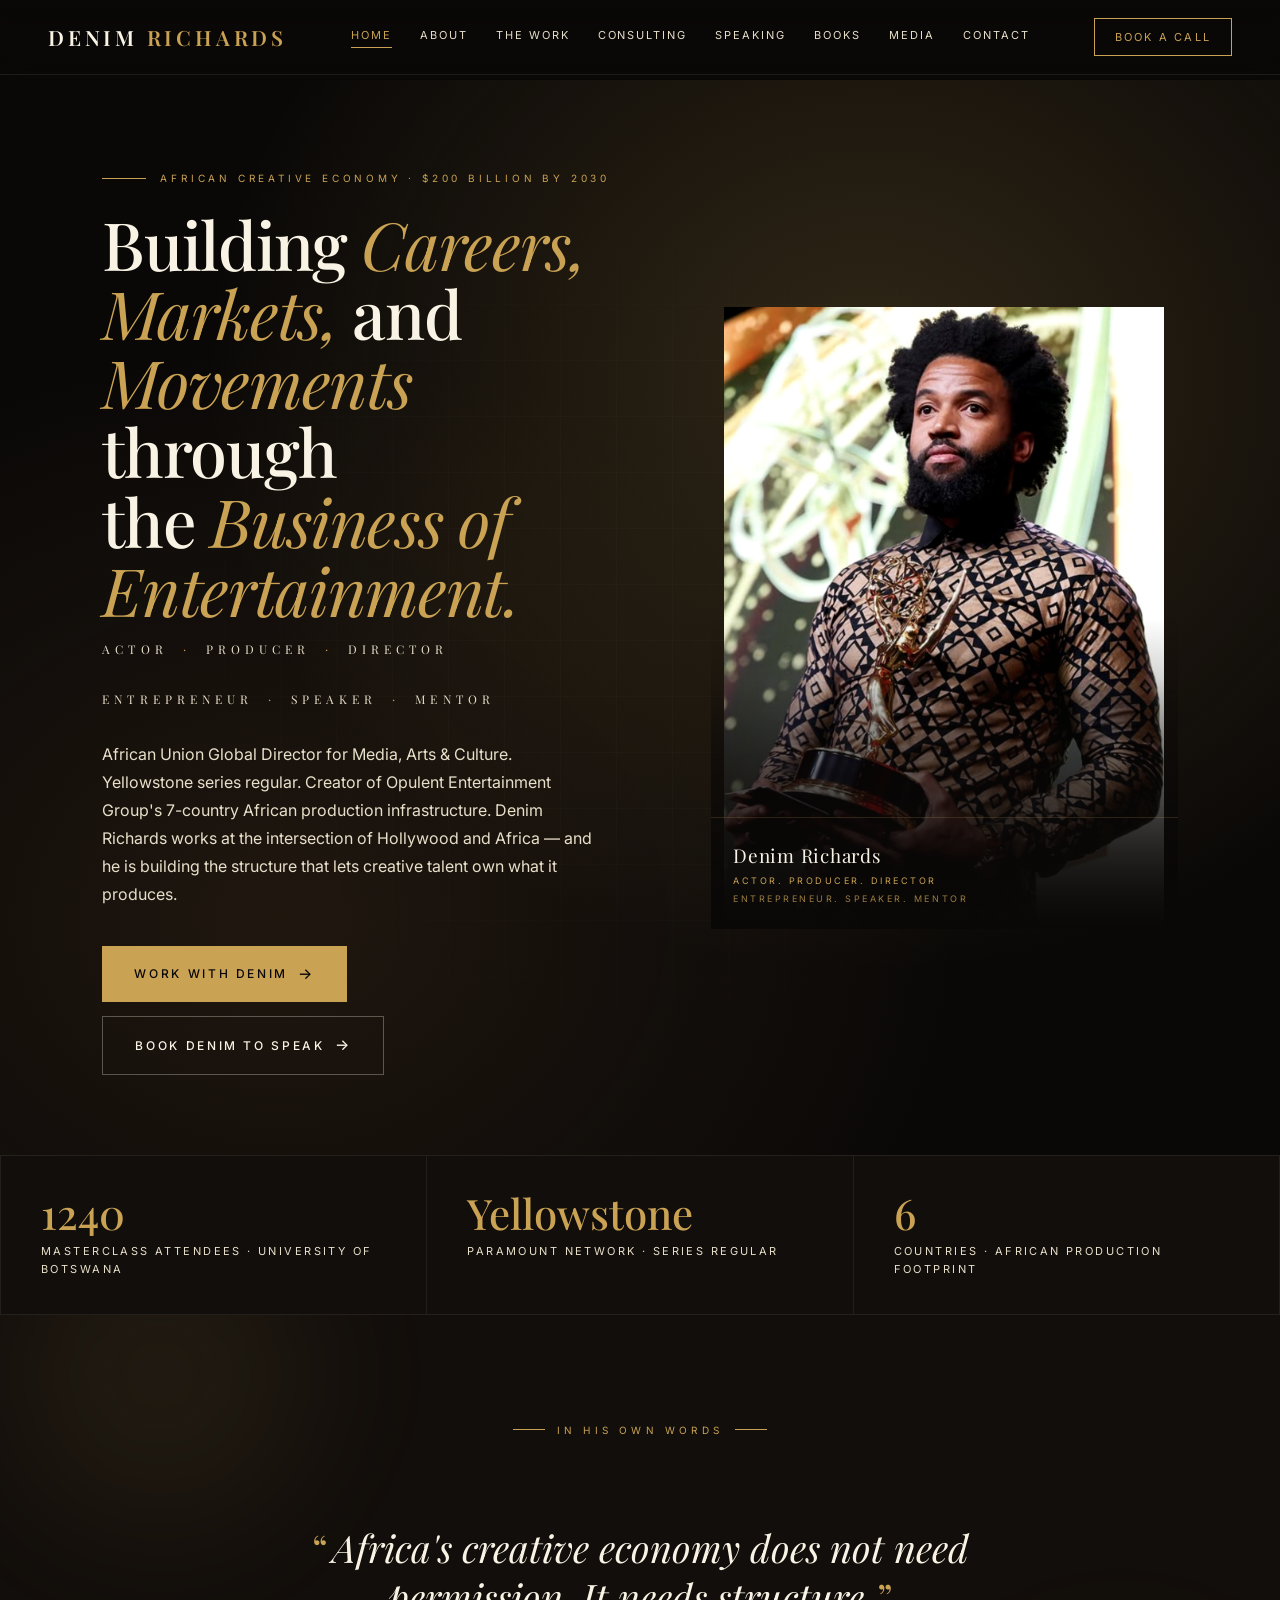
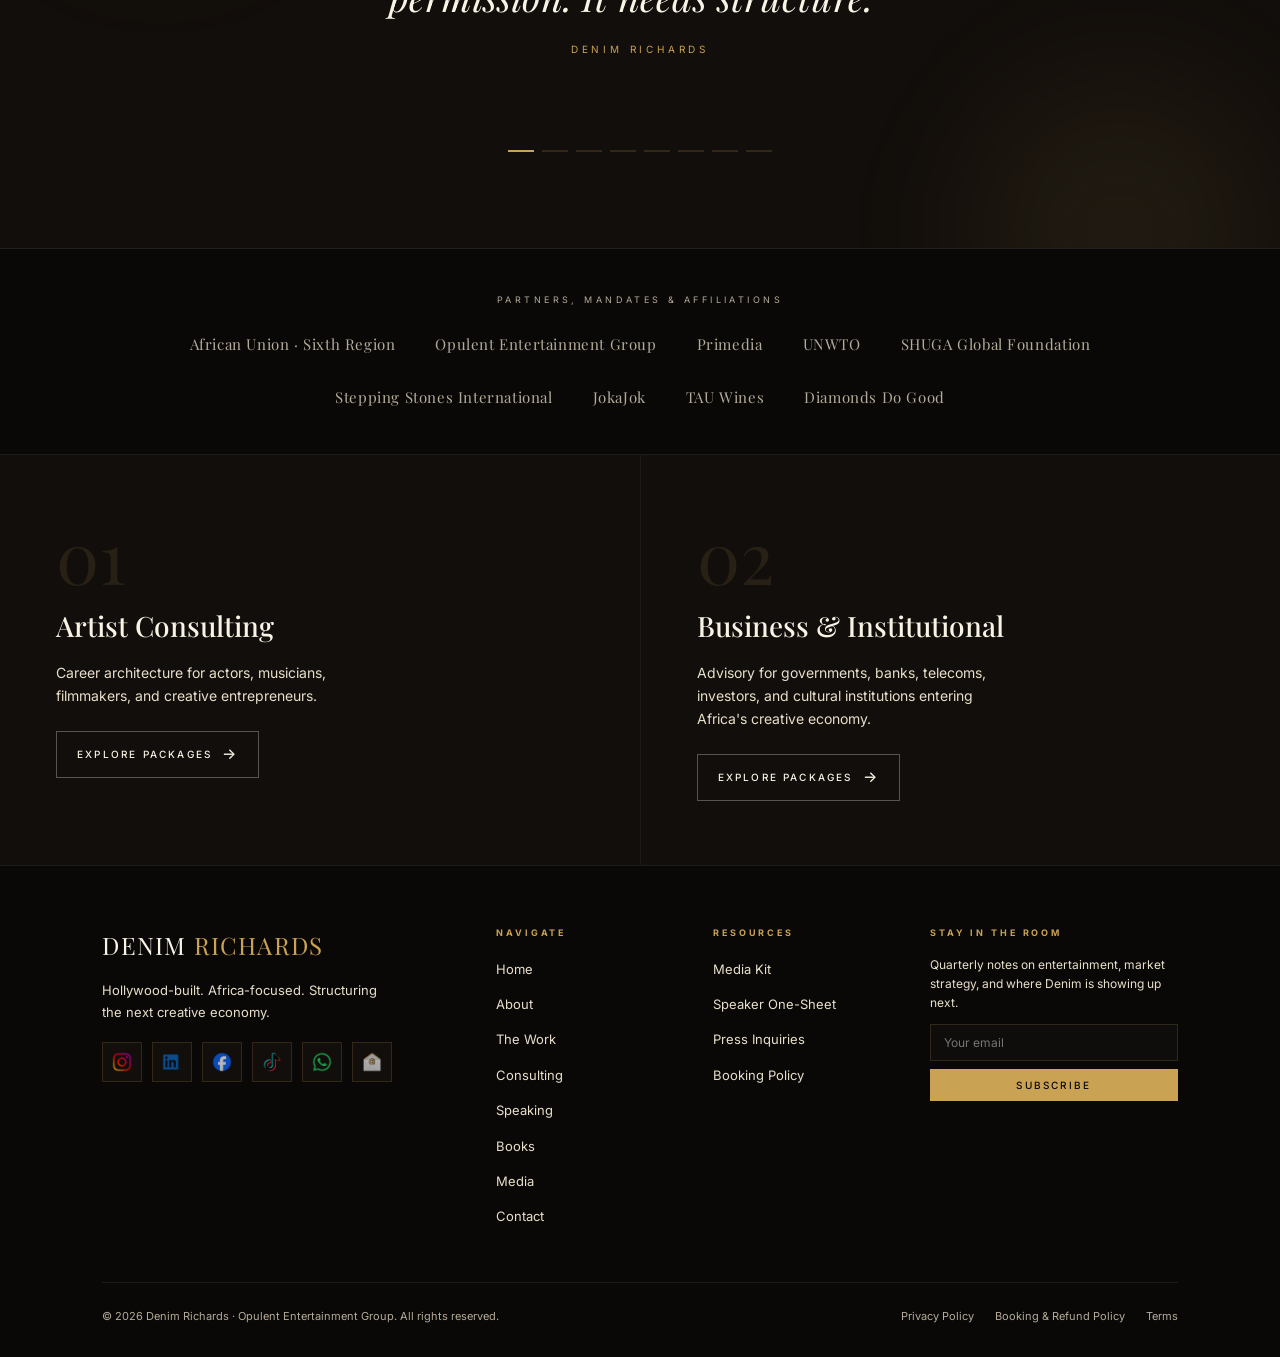
==== commit 77674c1d: "Add all image assets with correct folder structure and local paths - Moved all images into assets/im" ====
--- a/index.html
+++ b/index.html
@@ -1,4 +1,4 @@
-<!DOCTYPE html>
+﻿<!DOCTYPE html>
 <html lang="en">
 <head>
 <meta charset="UTF-8" />
@@ -9,7 +9,7 @@
 <meta name="description" content="Hollywood-built. Africa-focused. Denim Richards is a Yellowstone actor, producer, and director helping artists, brands, and governments build entertainment infrastructure across Africa." />
 <meta property="og:title" content="Denim Richards — Building Africa's Next Entertainment Economy" />
 <meta property="og:description" content="Hollywood-built. Africa-focused. Structuring the next creative economy." />
-<meta property="og:image" content="https://drive.google.com/thumbnail?id=1bTJqqb9N2IhR2m_OU5WoGVU9GJybyfV3&sz=s2000" />
+<meta property="og:image" content="./assets/images/denim-hero-potrait-01.jpg" />
 <meta property="og:type" content="website" />
 <meta name="twitter:card" content="summary_large_image" />
 <link rel="preconnect" href="https://fonts.googleapis.com">
@@ -616,7 +616,7 @@
         </div>
       </div>
       <div class="portrait-card"><div style="position:absolute;bottom:0;left:0;right:0;height:40%;background:linear-gradient(to top,var(--bg),transparent);z-index:2;pointer-events:none"></div>
-        <img src="https://drive.google.com/thumbnail?id=1bTJqqb9N2IhR2m_OU5WoGVU9GJybyfV3&sz=s2000" alt="Denim Richards — Hollywood actor, producer, director, and creative economy strategist" />
+        <img src="./assets/images/denim-hero-potrait-01.jpg" alt="Denim Richards — Hollywood actor, producer, director, and creative economy strategist" />
         <div class="pf1"></div>
         <div class="pf2"></div>
         <div class="portrait-info">
@@ -708,7 +708,7 @@
           <div class="about-img-decor2"></div>
           <div class="about-img" style="border:none;background:transparent;overflow:visible;position:relative">
           <div style="position:absolute;bottom:0;left:0;right:0;height:35%;background:linear-gradient(to top,var(--bg),transparent);z-index:2;pointer-events:none"></div>
-            <img src="https://drive.google.com/thumbnail?id=1-gNtzlq3uiy8VyREmhKxIuPsek63qKgV&sz=s2000" alt="Denim Richards holding an award" />
+            <img src="./assets/images/denim-hero-potrait-02.jpg" alt="Denim Richards holding an award" />
           </div>
         </div>
         <div class="about-copy">
@@ -784,10 +784,10 @@
   <!-- ABOUT IMAGE STRIP -->
   <div class="img-strip">
     <div class="img-strip-inner img-strip-inner-4">
-    <div class="img-strip-cell"><img src="https://drive.google.com/thumbnail?id=1eci4qLoc9JGIDfjO2k84mRHTrdBK5xLi&sz=s2000" alt="Denim Richards on stage" loading="lazy" /></div>
-    <div class="img-strip-cell"><img src="https://drive.google.com/thumbnail?id=1OL7qkx1lSw_ZQwrdgjYItauVNJms5l_s&sz=s2000" alt="Denim Richards mentoring" loading="lazy" /></div>
-    <div class="img-strip-cell"><img src="https://drive.google.com/thumbnail?id=1c6aEi_n-6FQOMQGkdg4npW5xWahLacPO&sz=s2000" alt="Denim Richards speaking" loading="lazy" /></div>
-    <div class="img-strip-cell"><img src="https://drive.google.com/thumbnail?id=1LYPIDCkbbvDHxAlcTb2Vjne1gXkAZBzo&sz=s2000" alt="Denim Richards with Minister Jacob Kelebeng, Botswana" loading="lazy" /></div>
+    <div class="img-strip-cell"><img src="./assets/images/denim-stage-01.jpg" alt="Denim Richards on stage" loading="lazy" /></div>
+    <div class="img-strip-cell"><img src="./assets/images/denim-mentoring.jpg" alt="Denim Richards mentoring" loading="lazy" /></div>
+    <div class="img-strip-cell"><img src="./assets/images/denim-gallery-03.jpg" alt="Denim Richards speaking" loading="lazy" /></div>
+    <div class="img-strip-cell"><img src="./assets/images/denim-with-kelebeng.jpg" alt="Denim Richards with Minister Jacob Kelebeng, Botswana" loading="lazy" /></div>
     </div>
   </div>
 
@@ -1380,11 +1380,11 @@
           <div class="booking-direct-links">
             <div class="booking-direct-label">Prefer to reach us directly?</div>
             <a href="https://wa.me/26776788024" target="_blank" rel="noopener" class="booking-direct-row">
-              <img src="https://drive.google.com/thumbnail?id=1U7Hs5_StFUuXUPaYM6zZ5IQnFzZ6D-9B&sz=s2000" alt="WhatsApp"/>
+              <img src="./assets/images/logos/logo-whatsapp.png" alt="WhatsApp"/>
               <span>WhatsApp &mdash; +267 76 788 024</span>
             </a>
             <a href="mailto:marketing@opulententertainmentgroup.com" class="booking-direct-row">
-              <img src="https://drive.google.com/thumbnail?id=1yiRSHN0tUbOSWScG0DSbSso3sz_54Q55&sz=s2000" alt="Email"/>
+              <img src="./assets/images/logos/logo-email.png" alt="Email"/>
               <span>marketing@opulententertainmentgroup.com</span>
             </a>
           </div>
@@ -1417,7 +1417,7 @@
       <div class="stage-grid" style="grid-template-columns:repeat(2,1fr)">
         <div class="stage-card">
           
-          <img src="https://drive.google.com/thumbnail?id=16NAzbBNjXR9eOB_VpqHGMVYI19EsNTWp&sz=s2000" alt="Denim Richards keynoting the UNWTO Africa Youth in Tourism Innovation Summit in Namibia" />
+          <img src="./assets/images/denim-speaking-unwto.jpg" alt="Denim Richards keynoting the UNWTO Africa Youth in Tourism Innovation Summit in Namibia" />
           <div class="stage-overlay">
             <div class="stage-tag">Keynote</div>
             <div class="stage-title">UNWTO Africa Youth in Tourism Summit</div>
@@ -1426,7 +1426,7 @@
         </div>
         <div class="stage-card">
           
-          <img src="https://drive.google.com/thumbnail?id=1tupmWeZknYh0pT0rhuIHCXTpTYgah1yJ&sz=s2000" alt="Denim Richards on the Botswana Creative Economy panel with Billboard Africa and Primedia" />
+          <img src="./assets/images/denim-speaking-botswana.jpg" alt="Denim Richards on the Botswana Creative Economy panel with Billboard Africa and Primedia" />
           <div class="stage-overlay">
             <div class="stage-tag">Panel</div>
             <div class="stage-title">Creative Economy — A World of Opportunities</div>
@@ -1435,7 +1435,7 @@
         </div>
         <div class="stage-card">
           
-          <img src="https://drive.google.com/thumbnail?id=1M2WLyCG5Y-DSEW8wKQ_JSWuwgymKX9AW&sz=s2000" alt="Denim Richards mentoring creatives — Faculty of Humanities" />
+          <img src="./assets/images/denim-mentoring-15.jpg" alt="Denim Richards mentoring creatives — Faculty of Humanities" />
           <div class="stage-overlay">
             <div class="stage-tag">University</div>
             <div class="stage-title">Faculty of Humanities Address</div>
@@ -1443,7 +1443,7 @@
           </div>
         </div>
         <div class="stage-card">
-          <img src="https://drive.google.com/thumbnail?id=1OfSslOYR9NQzNxw9Rj1ZEMoTEPWqrrT9&sz=s2000" alt="Denim Richards speaking at the Global Expo 2025" />
+          <img src="./assets/images/denim-global-expo.jpg" alt="Denim Richards speaking at the Global Expo 2025" />
           <div class="stage-overlay">
             <div class="stage-tag">Expo &middot; 2025</div>
             <div class="stage-title">Global Expo 2025</div>
@@ -1618,11 +1618,11 @@
           <div class="booking-direct-links">
             <div class="booking-direct-label">Prefer to reach us directly?</div>
             <a href="https://wa.me/26776788024" target="_blank" rel="noopener" class="booking-direct-row">
-              <img src="https://drive.google.com/thumbnail?id=1U7Hs5_StFUuXUPaYM6zZ5IQnFzZ6D-9B&sz=s2000" alt="WhatsApp"/>
+              <img src="./assets/images/logos/logo-whatsapp.png" alt="WhatsApp"/>
               <span>WhatsApp &mdash; +267 76 788 024</span>
             </a>
             <a href="mailto:marketing@opulententertainmentgroup.com" class="booking-direct-row">
-              <img src="https://drive.google.com/thumbnail?id=1yiRSHN0tUbOSWScG0DSbSso3sz_54Q55&sz=s2000" alt="Email"/>
+              <img src="./assets/images/logos/logo-email.png" alt="Email"/>
               <span>marketing@opulententertainmentgroup.com</span>
             </a>
           </div>
@@ -1652,7 +1652,7 @@
 
         <div class="book-card">
           <div class="book-cover">
-            <img src="https://drive.google.com/thumbnail?id=1jMs5sIL7VXa37chpd7nVKCoDCeFmU3Gb&sz=s2000" alt="The Opulent Artist" />
+            <img src="./assets/images/book-opulent-artist.jpg" alt="The Opulent Artist" />
           </div>
           <div class="book-badge paid">
             <svg width="9" height="11" viewBox="0 0 9 11" fill="none"><path d="M4.5 0C3.12 0 2 1.12 2 2.5V4H1a1 1 0 00-1 1v5a1 1 0 001 1h7a1 1 0 001-1V5a1 1 0 00-1-1H7V2.5C7 1.12 5.88 0 4.5 0zm0 1.5c.55 0 1 .45 1 1V4h-2V2.5c0-.55.45-1 1-1zM4.5 7a1 1 0 110 2 1 1 0 010-2z" fill="currentColor"/></svg>
@@ -1666,7 +1666,7 @@
 
         <div class="book-card">
           <div class="book-cover">
-            <img src="https://drive.google.com/thumbnail?id=15CwFwPBcz9nt8IDUF-8ApsDQSeVa146_&sz=s2000" alt="5 Opulent Acting Foundational Secrets" />
+            <img src="./assets/images/book-acting-secrets.jpg" alt="5 Opulent Acting Foundational Secrets" />
           </div>
           <div class="book-badge free">
             <svg width="10" height="11" viewBox="0 0 10 11" fill="none"><path d="M5 0L6.12 3.38H9.51L6.76 5.47L7.88 8.85L5 6.77L2.12 8.85L3.24 5.47L.49 3.38H3.88L5 0Z" fill="currentColor"/></svg>
@@ -1680,7 +1680,7 @@
 
         <div class="book-card">
           <div class="book-cover">
-            <img src="https://drive.google.com/thumbnail?id=12LOfg_do69r25B9RYFUMYOmOcNvu4YA4&sz=s2000" alt="Opulent Artist Workbook cover" />
+            <img src="./assets/images/book-opulent-workbook.jpg" alt="Opulent Artist Workbook cover" />
           </div>
           <div class="book-badge paid">
             <svg width="9" height="11" viewBox="0 0 9 11" fill="none"><path d="M4.5 0C3.12 0 2 1.12 2 2.5V4H1a1 1 0 00-1 1v5a1 1 0 001 1h7a1 1 0 001-1V5a1 1 0 00-1-1H7V2.5C7 1.12 5.88 0 4.5 0zm0 1.5c.55 0 1 .45 1 1V4h-2V2.5c0-.55.45-1 1-1zM4.5 7a1 1 0 110 2 1 1 0 010-2z" fill="currentColor"/></svg>
@@ -1694,7 +1694,7 @@
 
         <div class="book-card">
           <div class="book-cover">
-            <img src="https://drive.google.com/thumbnail?id=1WGNEZN-vTCSCgMjLSLdW8a9fM96qjdVm&sz=s2000" alt="Mastering Your Mind book cover" />
+            <img src="./assets/images/book-mastering-mind.jpg" alt="Mastering Your Mind book cover" />
           </div>
           <div class="book-badge paid">
             <svg width="9" height="11" viewBox="0 0 9 11" fill="none"><path d="M4.5 0C3.12 0 2 1.12 2 2.5V4H1a1 1 0 00-1 1v5a1 1 0 001 1h7a1 1 0 001-1V5a1 1 0 00-1-1H7V2.5C7 1.12 5.88 0 4.5 0zm0 1.5c.55 0 1 .45 1 1V4h-2V2.5c0-.55.45-1 1-1zM4.5 7a1 1 0 110 2 1 1 0 010-2z" fill="currentColor"/></svg>
@@ -1838,14 +1838,14 @@
         <h2 class="h-section">The work, <em>in frame.</em></h2>
       </div>
       <div class="gallery-grid">
-        <div class="gallery-tile"><img src="https://drive.google.com/thumbnail?id=1cmPjEwAoqaBjb-XgOs2JY4CWPSlXwofA&sz=s2000" alt="Denim Richards" loading="lazy"/></div>
-        <div class="gallery-tile tall"><img src="https://drive.google.com/thumbnail?id=1ESAIpy34NMADXEqOrNl5MKHzn61UdG5a&sz=s2000" alt="Denim Richards" loading="lazy"/></div>
-        <div class="gallery-tile"><img src="https://drive.google.com/thumbnail?id=1c6aEi_n-6FQOMQGkdg4npW5xWahLacPO&sz=s2000" alt="Denim Richards speaking" loading="lazy"/></div>
-        <div class="gallery-tile"><img src="https://drive.google.com/thumbnail?id=1q-6peU0mUnbr4fW4DFTwcDfO0UIUXm5d&sz=s2000" alt="Denim Richards" loading="lazy"/></div>
-        <div class="gallery-tile"><img src="https://drive.google.com/thumbnail?id=1XvWLMIEQv5hFH3k9iOsqUP8UpgNmEqu1&sz=s2000" alt="Denim Richards mentoring" loading="lazy"/></div>
-        <div class="gallery-tile"><img src="https://drive.google.com/thumbnail?id=1kN2g6QxEZNNO8wDOp-chSCTUmInq_e2T&sz=s2000" alt="Denim Richards directing" loading="lazy"/></div>
-        <div class="gallery-tile tall"><img src="https://drive.google.com/thumbnail?id=1pKdntRu8EUgjWVUHpqyzmTMCBE7ZwEae&sz=s2000" alt="Denim Richards" loading="lazy"/></div>
-        <div class="gallery-tile"><img src="https://drive.google.com/thumbnail?id=1Vkw53DPTomHTkrtXdyZqb3UK4uwxQGwe&sz=s2000" alt="Denim Richards" loading="lazy"/></div>
+        <div class="gallery-tile"><img src="./assets/images/denim-gallery-01.jpg" alt="Denim Richards" loading="lazy"/></div>
+        <div class="gallery-tile tall"><img src="./assets/images/denim-gallery-02.jpg" alt="Denim Richards" loading="lazy"/></div>
+        <div class="gallery-tile"><img src="./assets/images/denim-gallery-03.jpg" alt="Denim Richards speaking" loading="lazy"/></div>
+        <div class="gallery-tile"><img src="./assets/images/denim-gallery-04.jpg" alt="Denim Richards" loading="lazy"/></div>
+        <div class="gallery-tile"><img src="./assets/images/denim-gallery-05.jpg" alt="Denim Richards mentoring" loading="lazy"/></div>
+        <div class="gallery-tile"><img src="./assets/images/denim-gallery-06.jpg" alt="Denim Richards directing" loading="lazy"/></div>
+        <div class="gallery-tile tall"><img src="./assets/images/denim-gallery-07.jpg" alt="Denim Richards" loading="lazy"/></div>
+        <div class="gallery-tile"><img src="./assets/images/denim-gallery-08.jpg" alt="Denim Richards" loading="lazy"/></div>
       </div>
     </div>
   </section>
@@ -1868,27 +1868,27 @@
       <div class="contact-grid">
         <div class="contact-info">
           <a class="contact-row" href="https://wa.me/26776788024" target="_blank" rel="noopener">
-            <div class="contact-icon"><img src="https://drive.google.com/thumbnail?id=1U7Hs5_StFUuXUPaYM6zZ5IQnFzZ6D-9B&sz=s2000" alt="WhatsApp" /></div>
+            <div class="contact-icon"><img src="./assets/images/logos/logo-whatsapp.png" alt="WhatsApp" /></div>
             <div><div class="contact-label">WhatsApp · Fastest Route</div><div class="contact-val">+267 76 788 024</div></div>
           </a>
           <a class="contact-row" href="mailto:marketing@opulententertainmentgroup.com">
-            <div class="contact-icon"><img src="https://drive.google.com/thumbnail?id=1yiRSHN0tUbOSWScG0DSbSso3sz_54Q55&sz=s2000" alt="Email" /></div>
+            <div class="contact-icon"><img src="./assets/images/logos/logo-email.png" alt="Email" /></div>
             <div><div class="contact-label">Email</div><div class="contact-val">marketing@opulententertainmentgroup.com</div></div>
           </a>
           <a class="contact-row" href="https://www.instagram.com/denimrichards" target="_blank" rel="noopener">
-            <div class="contact-icon"><img src="https://drive.google.com/thumbnail?id=1lQMEjlyu-RAuwtiCz6cMZDOktv7wAI-l&sz=s2000" alt="Instagram" /></div>
+            <div class="contact-icon"><img src="./assets/images/logos/logo-instagram.png" alt="Instagram" /></div>
             <div><div class="contact-label">Instagram</div><div class="contact-val">@denimrichards</div></div>
           </a>
           <a class="contact-row" href="https://www.linkedin.com/in/denim-richards-101a17274/" target="_blank" rel="noopener">
-            <div class="contact-icon"><img src="https://drive.google.com/thumbnail?id=1cQrM05dgY5-JP9nNGJxoo_GbKNiVRqru&sz=s2000" alt="LinkedIn" style="width:22px;height:22px;object-fit:contain;opacity:.8" /></div>
+            <div class="contact-icon"><img src="./assets/images/logos/logo-linkedin.png" alt="LinkedIn" style="width:22px;height:22px;object-fit:contain;opacity:.8" /></div>
             <div><div class="contact-label">LinkedIn</div><div class="contact-val">Denim Richards</div></div>
           </a>
           <a class="contact-row" href="https://www.facebook.com/share/1H2jxU33gq/" target="_blank" rel="noopener">
-            <div class="contact-icon"><img src="https://drive.google.com/thumbnail?id=1VBkbd-FWmI2c2VIj8AlffmQ0QLsBuFu6&sz=s2000" alt="Facebook" /></div>
+            <div class="contact-icon"><img src="./assets/images/logos/logo-facebook.png" alt="Facebook" /></div>
             <div><div class="contact-label">Facebook</div><div class="contact-val">Denim Richards · Public</div></div>
           </a>
           <a class="contact-row" href="https://www.tiktok.com/@dareeldenimrichards" target="_blank" rel="noopener">
-            <div class="contact-icon"><img src="https://drive.google.com/thumbnail?id=1047HXGioCQrH2iKtcM6jaetYq8q-G1dX&sz=s2000" alt="TikTok" /></div>
+            <div class="contact-icon"><img src="./assets/images/logos/logo-tiktok.png" alt="TikTok" /></div>
             <div><div class="contact-label">TikTok</div><div class="contact-val">@dareeldenimrichards</div></div>
           </a>
         </div>
@@ -1952,12 +1952,12 @@
       <div class="foot-brand">DENIM <span>RICHARDS</span></div>
       <p class="foot-tag">Hollywood-built. Africa-focused. Structuring the next creative economy.</p>
       <div class="socials">
-        <a class="social-link" href="https://www.instagram.com/denimrichards" target="_blank" rel="noopener" title="Instagram"><img src="https://drive.google.com/thumbnail?id=1lQMEjlyu-RAuwtiCz6cMZDOktv7wAI-l&sz=s2000" alt="Instagram"/></a>
-        <a class="social-link" href="https://www.linkedin.com/in/denim-richards-101a17274/" target="_blank" rel="noopener" title="LinkedIn"><img src="https://drive.google.com/thumbnail?id=1cQrM05dgY5-JP9nNGJxoo_GbKNiVRqru&sz=s2000" alt="LinkedIn"/></a>
-        <a class="social-link" href="https://www.facebook.com/share/1H2jxU33gq/" target="_blank" rel="noopener" title="Facebook"><img src="https://drive.google.com/thumbnail?id=1VBkbd-FWmI2c2VIj8AlffmQ0QLsBuFu6&sz=s2000" alt="Facebook"/></a>
-        <a class="social-link" href="https://www.tiktok.com/@dareeldenimrichards" target="_blank" rel="noopener" title="TikTok"><img src="https://drive.google.com/thumbnail?id=1047HXGioCQrH2iKtcM6jaetYq8q-G1dX&sz=s2000" alt="TikTok"/></a>
-        <a class="social-link" href="https://wa.me/26776788024" target="_blank" rel="noopener" title="WhatsApp"><img src="https://drive.google.com/thumbnail?id=1U7Hs5_StFUuXUPaYM6zZ5IQnFzZ6D-9B&sz=s2000" alt="WhatsApp"/></a>
-        <a class="social-link" href="mailto:marketing@opulententertainmentgroup.com" title="Email"><img src="https://drive.google.com/thumbnail?id=1yiRSHN0tUbOSWScG0DSbSso3sz_54Q55&sz=s2000" alt="Email"/></a>
+        <a class="social-link" href="https://www.instagram.com/denimrichards" target="_blank" rel="noopener" title="Instagram"><img src="./assets/images/logos/logo-instagram.png" alt="Instagram"/></a>
+        <a class="social-link" href="https://www.linkedin.com/in/denim-richards-101a17274/" target="_blank" rel="noopener" title="LinkedIn"><img src="./assets/images/logos/logo-linkedin.png" alt="LinkedIn"/></a>
+        <a class="social-link" href="https://www.facebook.com/share/1H2jxU33gq/" target="_blank" rel="noopener" title="Facebook"><img src="./assets/images/logos/logo-facebook.png" alt="Facebook"/></a>
+        <a class="social-link" href="https://www.tiktok.com/@dareeldenimrichards" target="_blank" rel="noopener" title="TikTok"><img src="./assets/images/logos/logo-tiktok.png" alt="TikTok"/></a>
+        <a class="social-link" href="https://wa.me/26776788024" target="_blank" rel="noopener" title="WhatsApp"><img src="./assets/images/logos/logo-whatsapp.png" alt="WhatsApp"/></a>
+        <a class="social-link" href="mailto:marketing@opulententertainmentgroup.com" title="Email"><img src="./assets/images/logos/logo-email.png" alt="Email"/></a>
       </div>
     </div>
     <div class="foot-col">
@@ -2514,4 +2514,4 @@
 <script src="https://assets.calendly.com/assets/external/widget.js" type="text/javascript" async></script>
 
 </body>
-</html>
+</html>
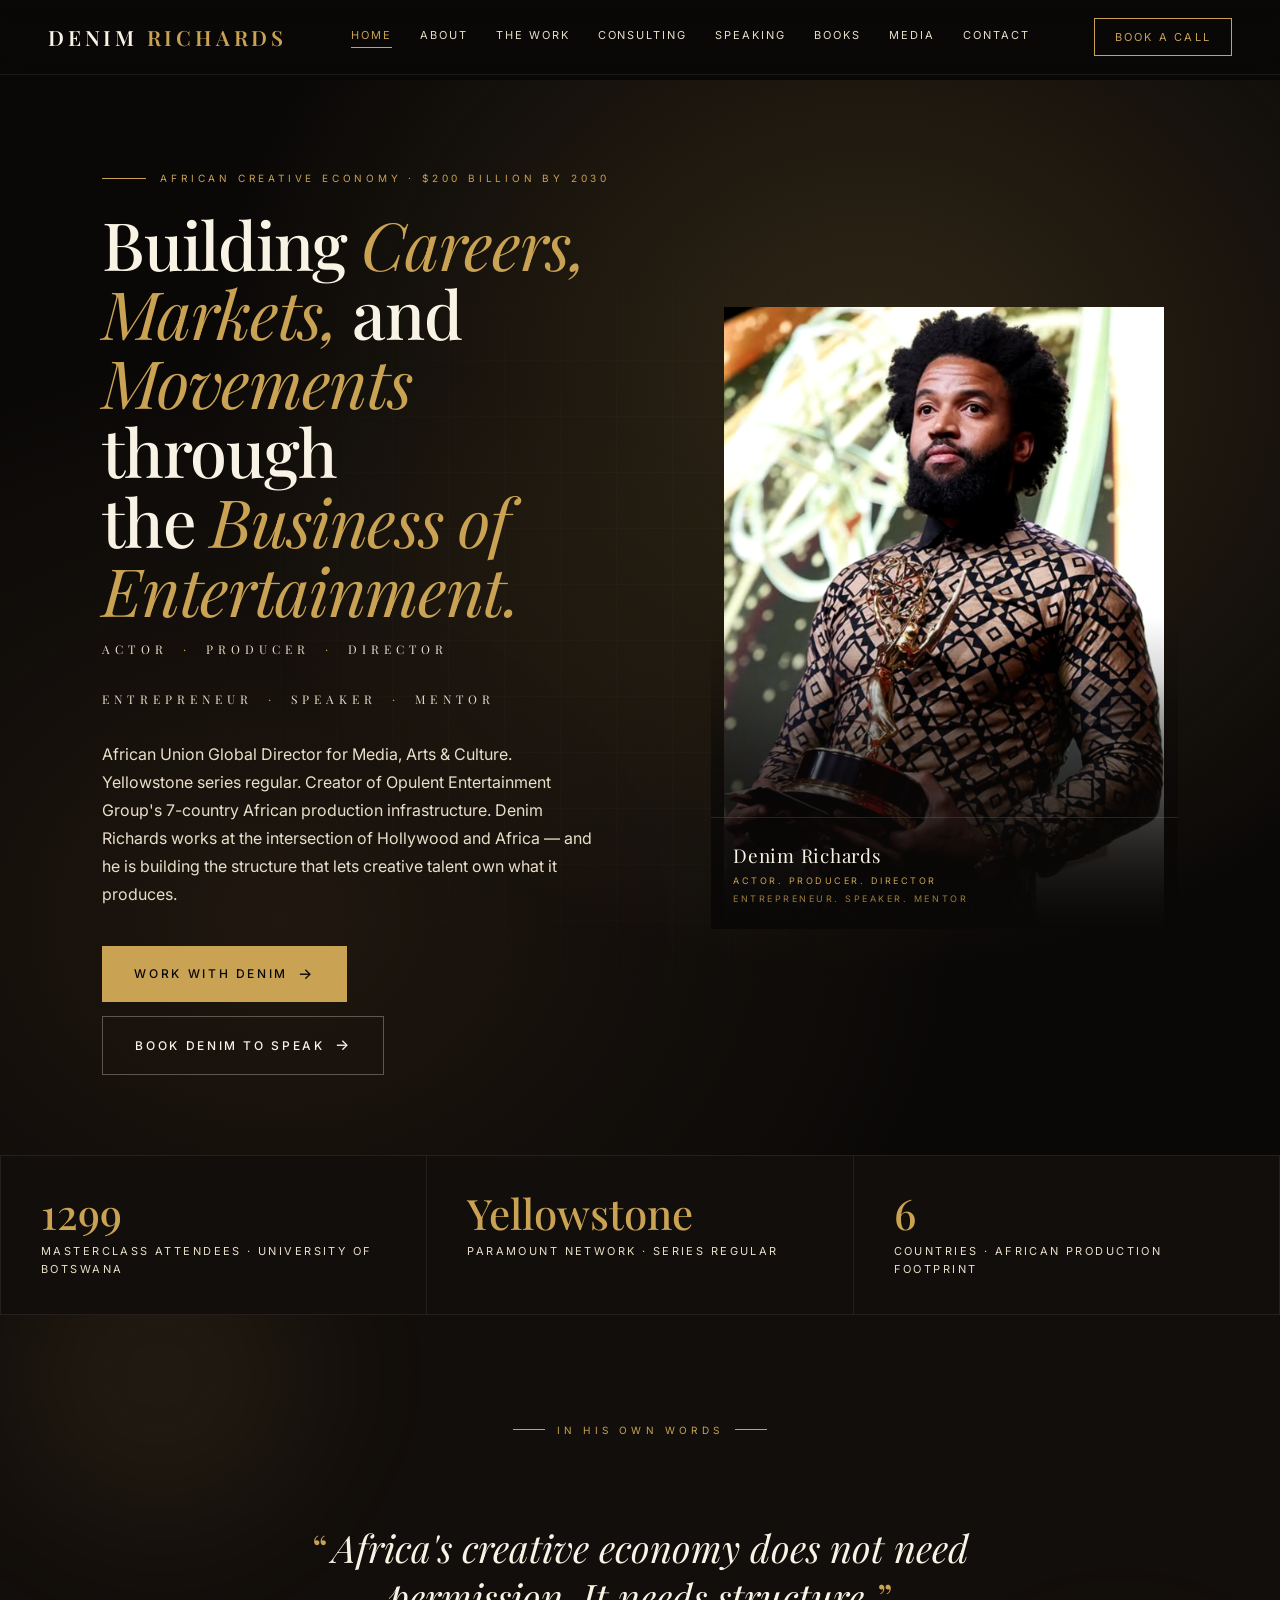
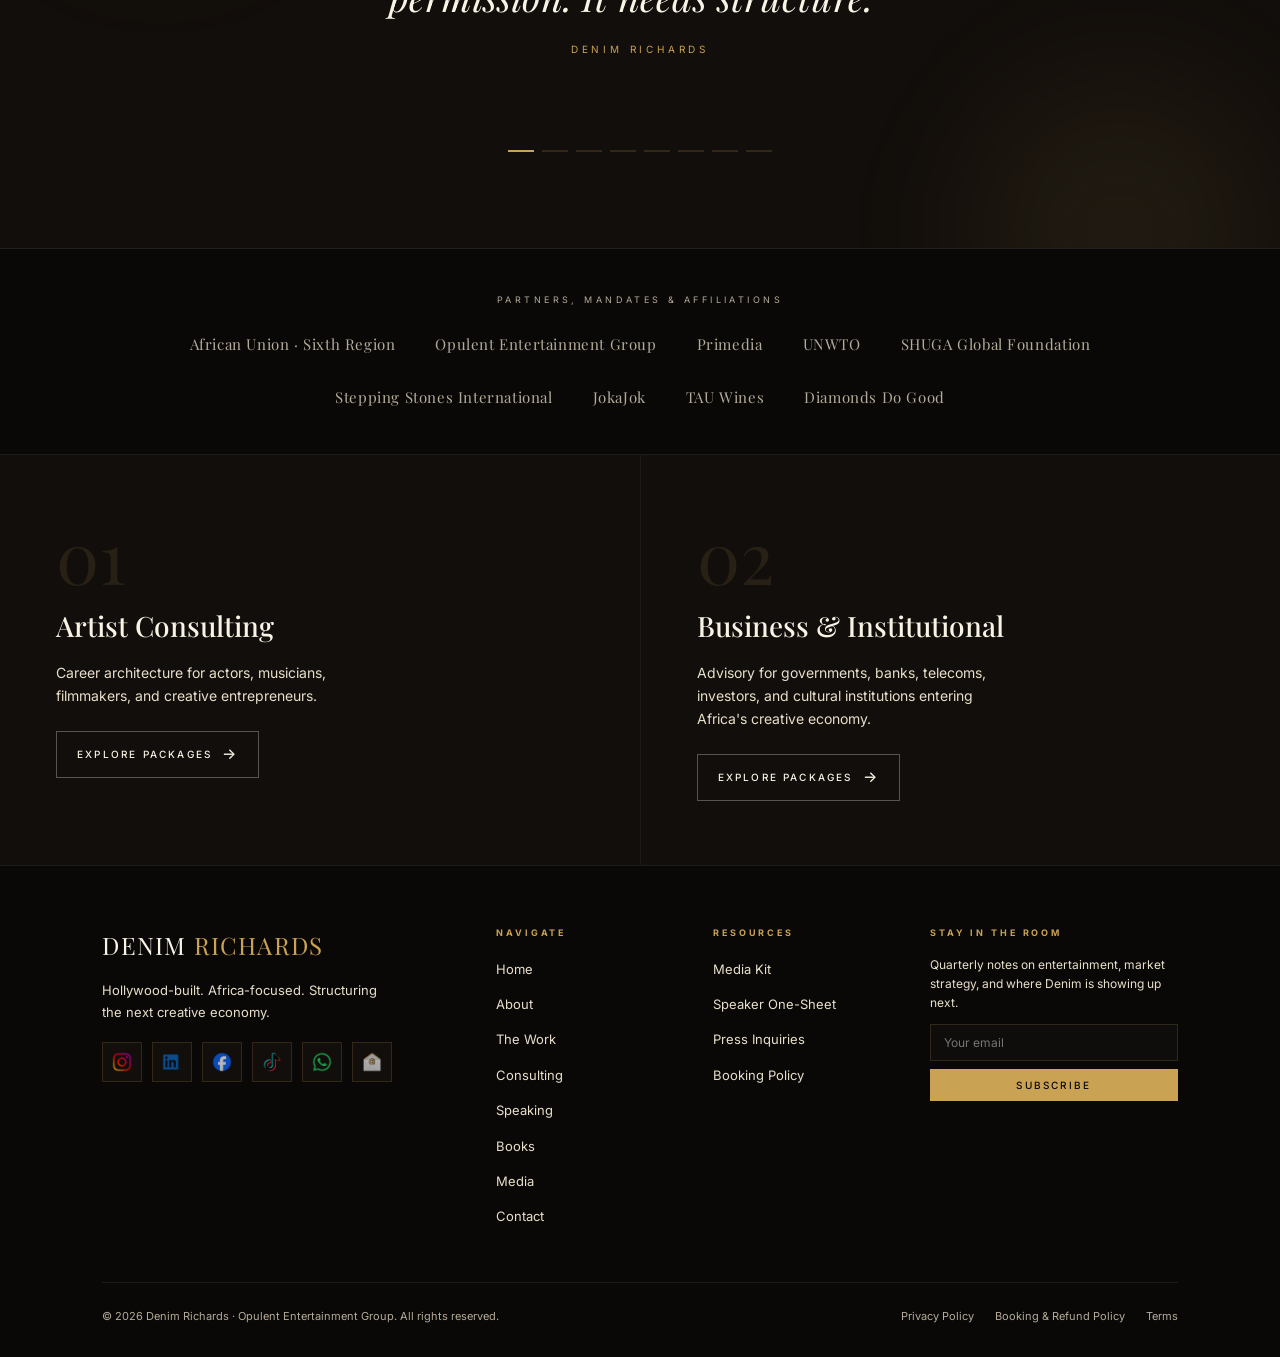
==== commit 0b65ffab: "Update index.html" ====
--- a/index.html
+++ b/index.html
@@ -1652,7 +1652,7 @@
 
         <div class="book-card">
           <div class="book-cover">
-            <img src="./assets/images/book-opulent-artist.jpg" alt="The Opulent Artist" />
+            <img src="./assets/images/book-opulent-artist.png" alt="The Opulent Artist" />
           </div>
           <div class="book-badge paid">
             <svg width="9" height="11" viewBox="0 0 9 11" fill="none"><path d="M4.5 0C3.12 0 2 1.12 2 2.5V4H1a1 1 0 00-1 1v5a1 1 0 001 1h7a1 1 0 001-1V5a1 1 0 00-1-1H7V2.5C7 1.12 5.88 0 4.5 0zm0 1.5c.55 0 1 .45 1 1V4h-2V2.5c0-.55.45-1 1-1zM4.5 7a1 1 0 110 2 1 1 0 010-2z" fill="currentColor"/></svg>
@@ -2514,4 +2514,4 @@
 <script src="https://assets.calendly.com/assets/external/widget.js" type="text/javascript" async></script>
 
 </body>
-</html>+</html>
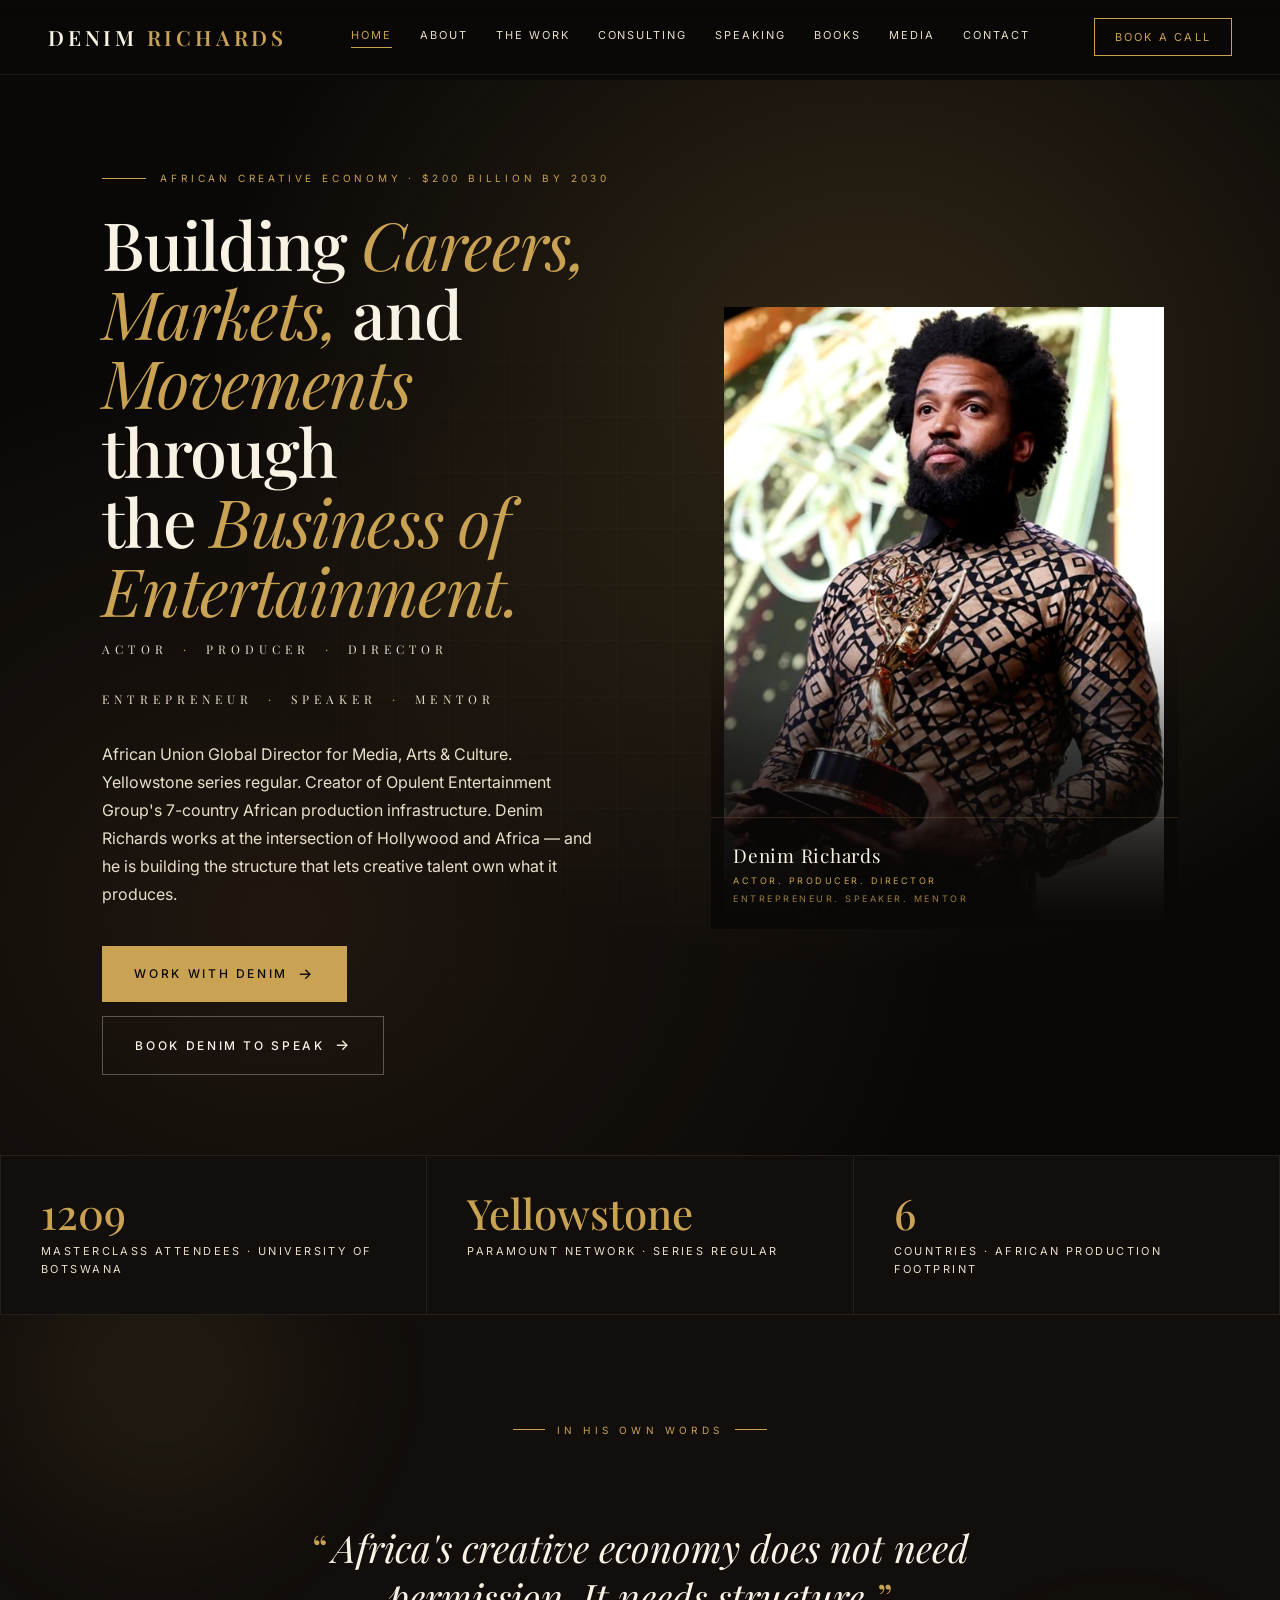
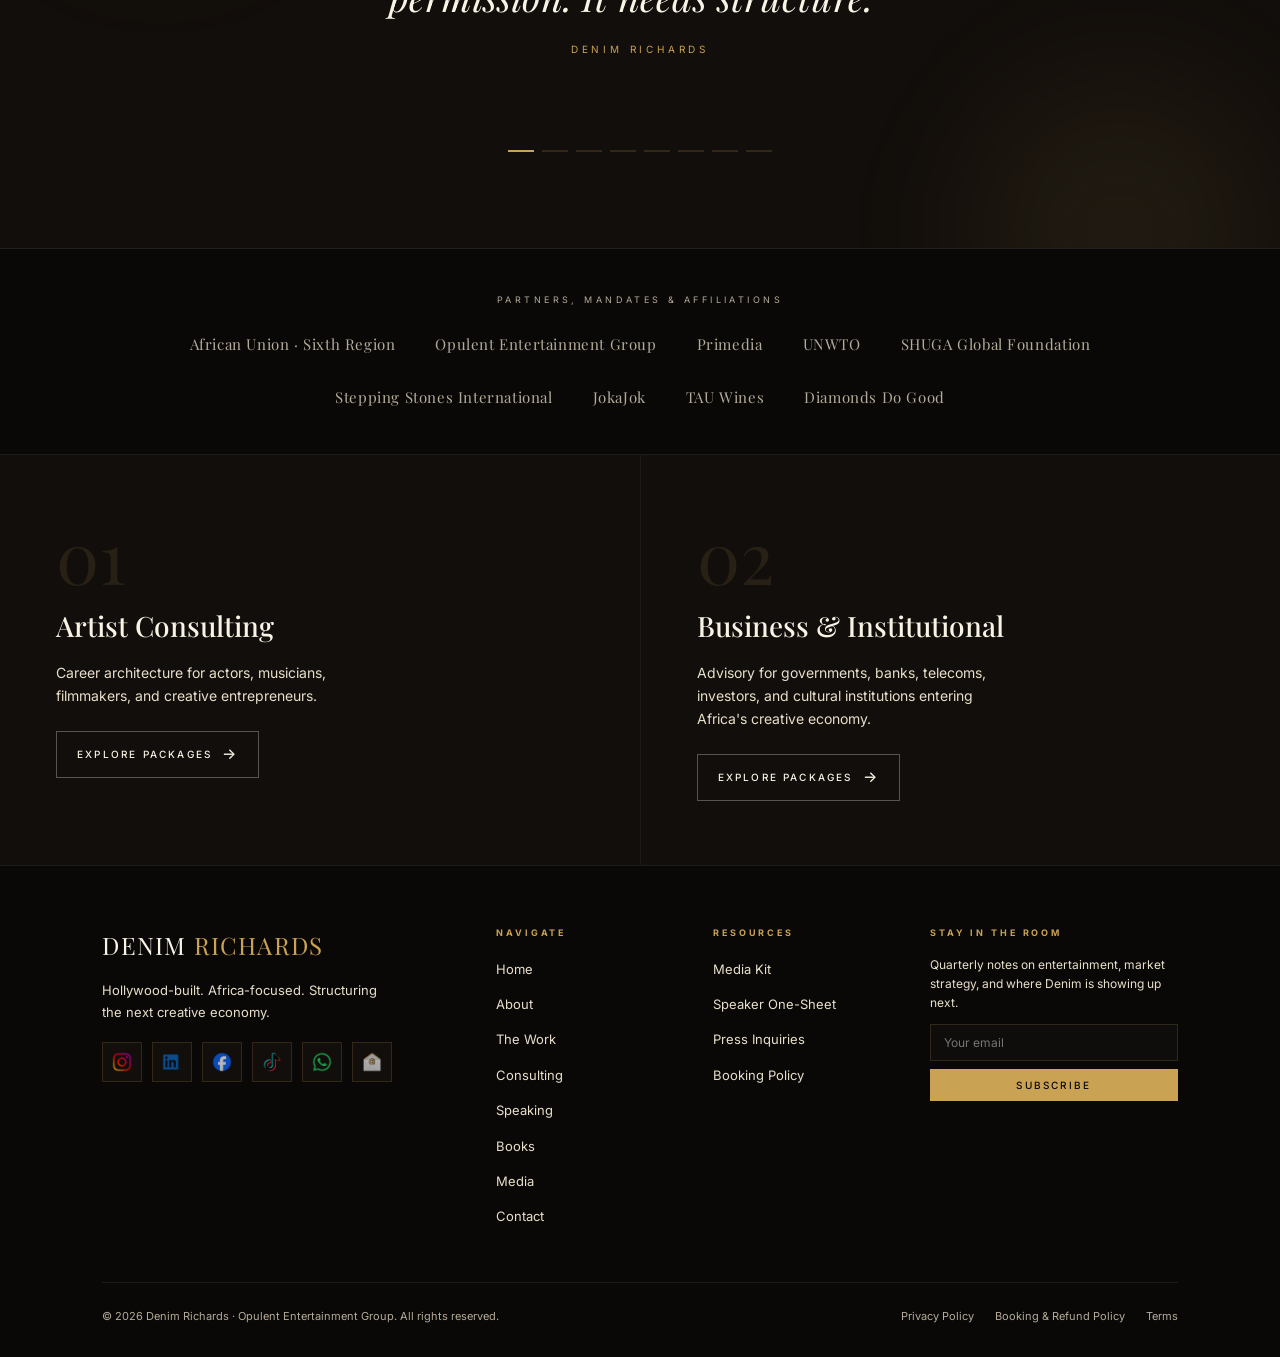
==== commit b622292b: "Update Calendly URL in index.html" ====
--- a/index.html
+++ b/index.html
@@ -2122,7 +2122,7 @@
 
 /* ══ CUSTOM CALENDAR ══ */
 function createCalendar(prefix, getterName) {
-  var calendarURL = 'https://calendly.com/YOUR-CALENDLY-URL';
+  var calendarURL = 'https://calendly.com/denim-richards8';
   var today = new Date();
   var curY = today.getFullYear();
   var curM = today.getMonth();
@@ -2196,7 +2196,7 @@
   var service = (document.getElementById('bk-service') || {}).value || '';
   var message = (document.getElementById('bk-msg') || {}).value || '';
   var a1 = [company, service, message].filter(Boolean).join(' | ');
-  var calURL = 'https://calendly.com/YOUR-CALENDLY-URL';
+  var calURL = 'https://calendly.com/denim-richards8';
   var url = calURL + '?name=' + encodeURIComponent(name) + '&email=' + encodeURIComponent(email) + '&a1=' + encodeURIComponent(a1);
   var sel = window.getSelectedDate ? window.getSelectedDate() : null;
   if (sel) {
@@ -2215,7 +2215,7 @@
   var service = (document.getElementById('sp-service') || {}).value || '';
   var message = (document.getElementById('sp-msg') || {}).value || '';
   var a1 = [company, service, message].filter(Boolean).join(' | ');
-  var calURL = 'https://calendly.com/YOUR-CALENDLY-URL';
+  var calURL = 'https://calendly.com/denim-richards8';
   var url = calURL + '?name=' + encodeURIComponent(name) + '&email=' + encodeURIComponent(email) + '&a1=' + encodeURIComponent(a1);
   var sel = window.getSpSelectedDate ? window.getSpSelectedDate() : null;
   if (sel) {
